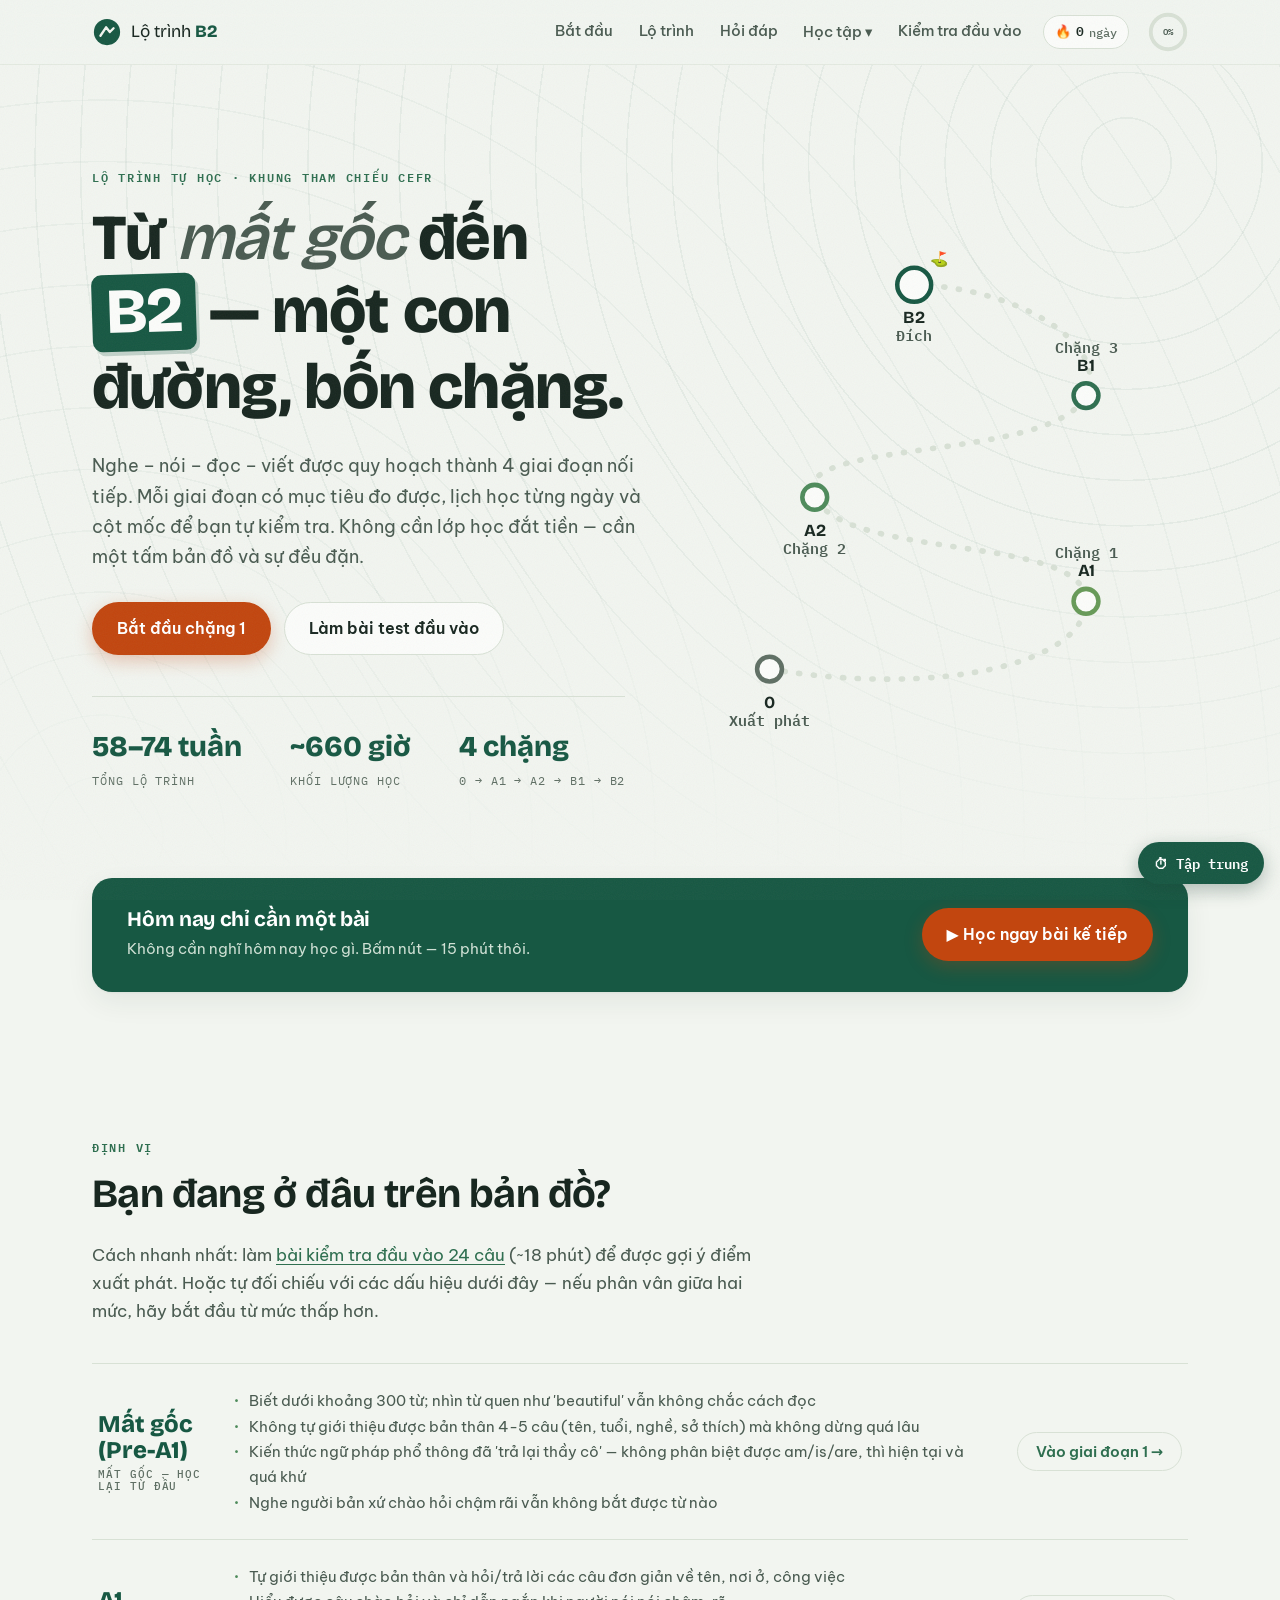
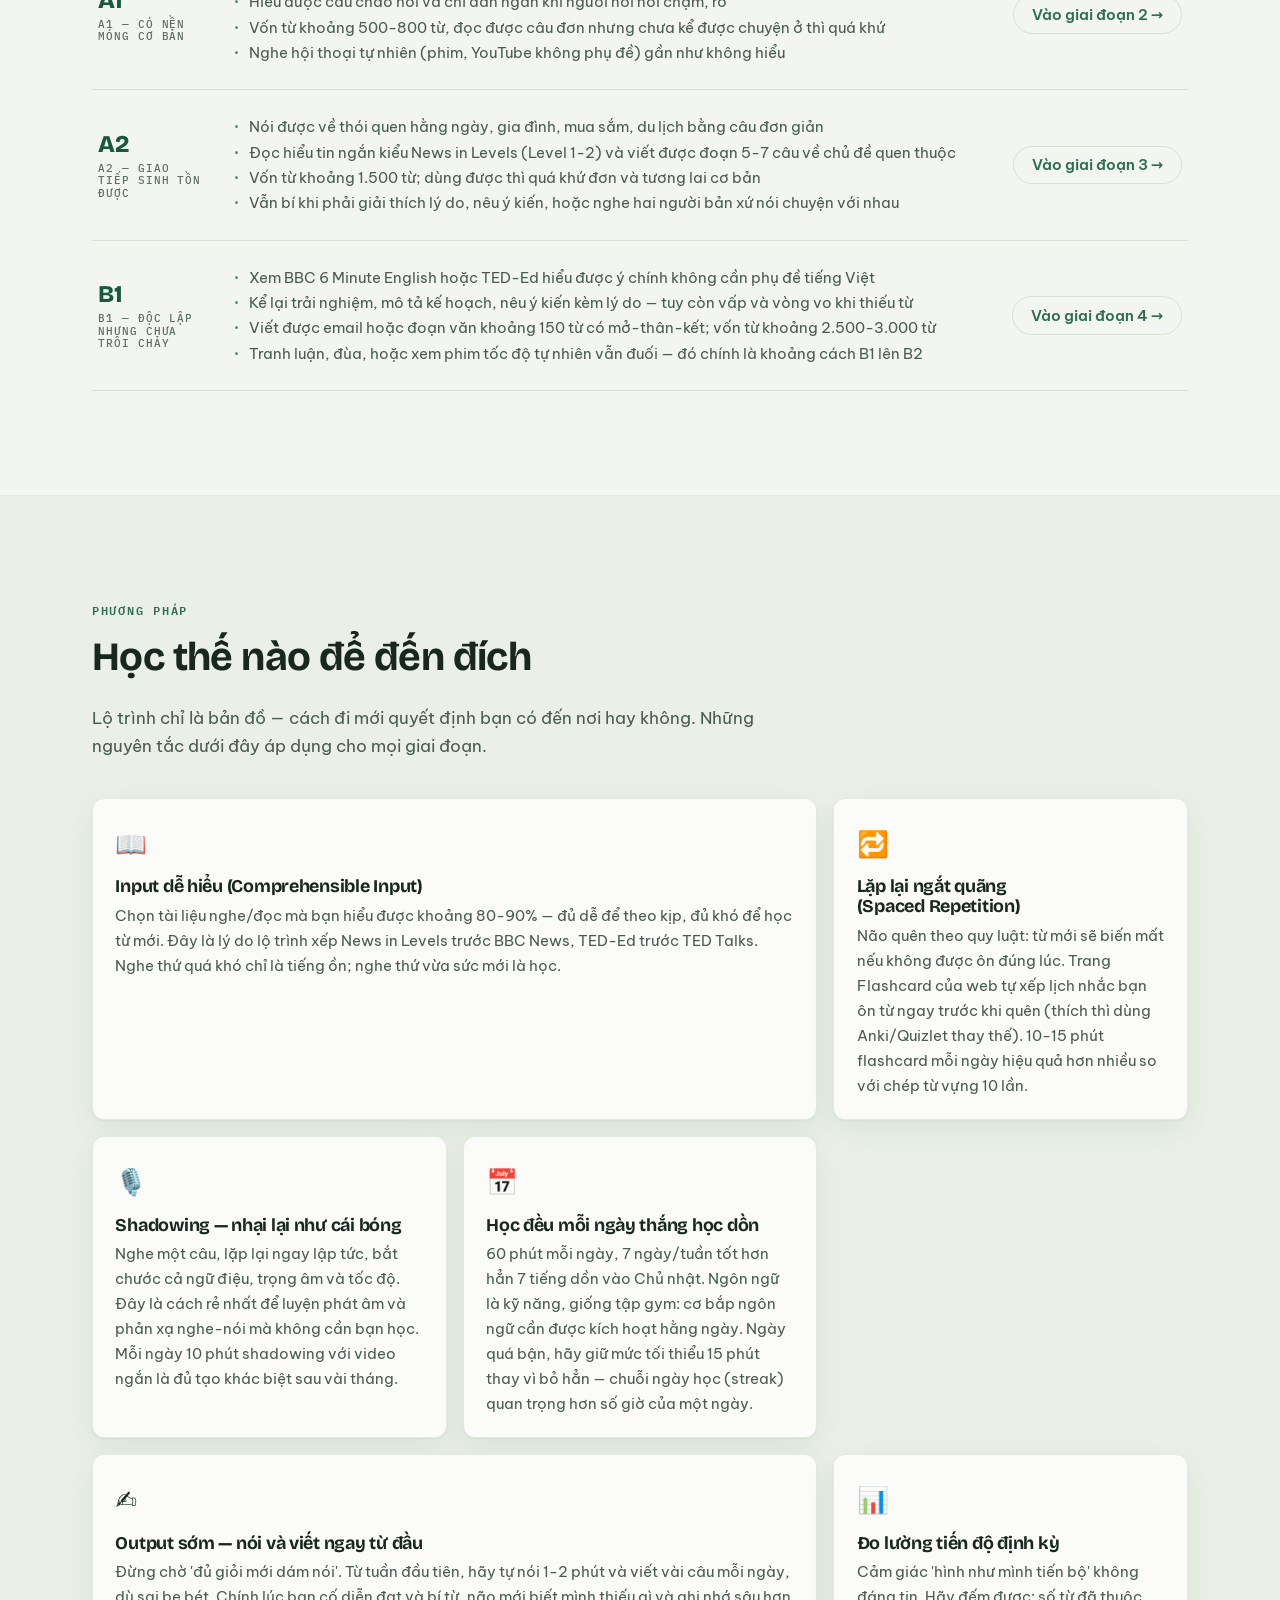
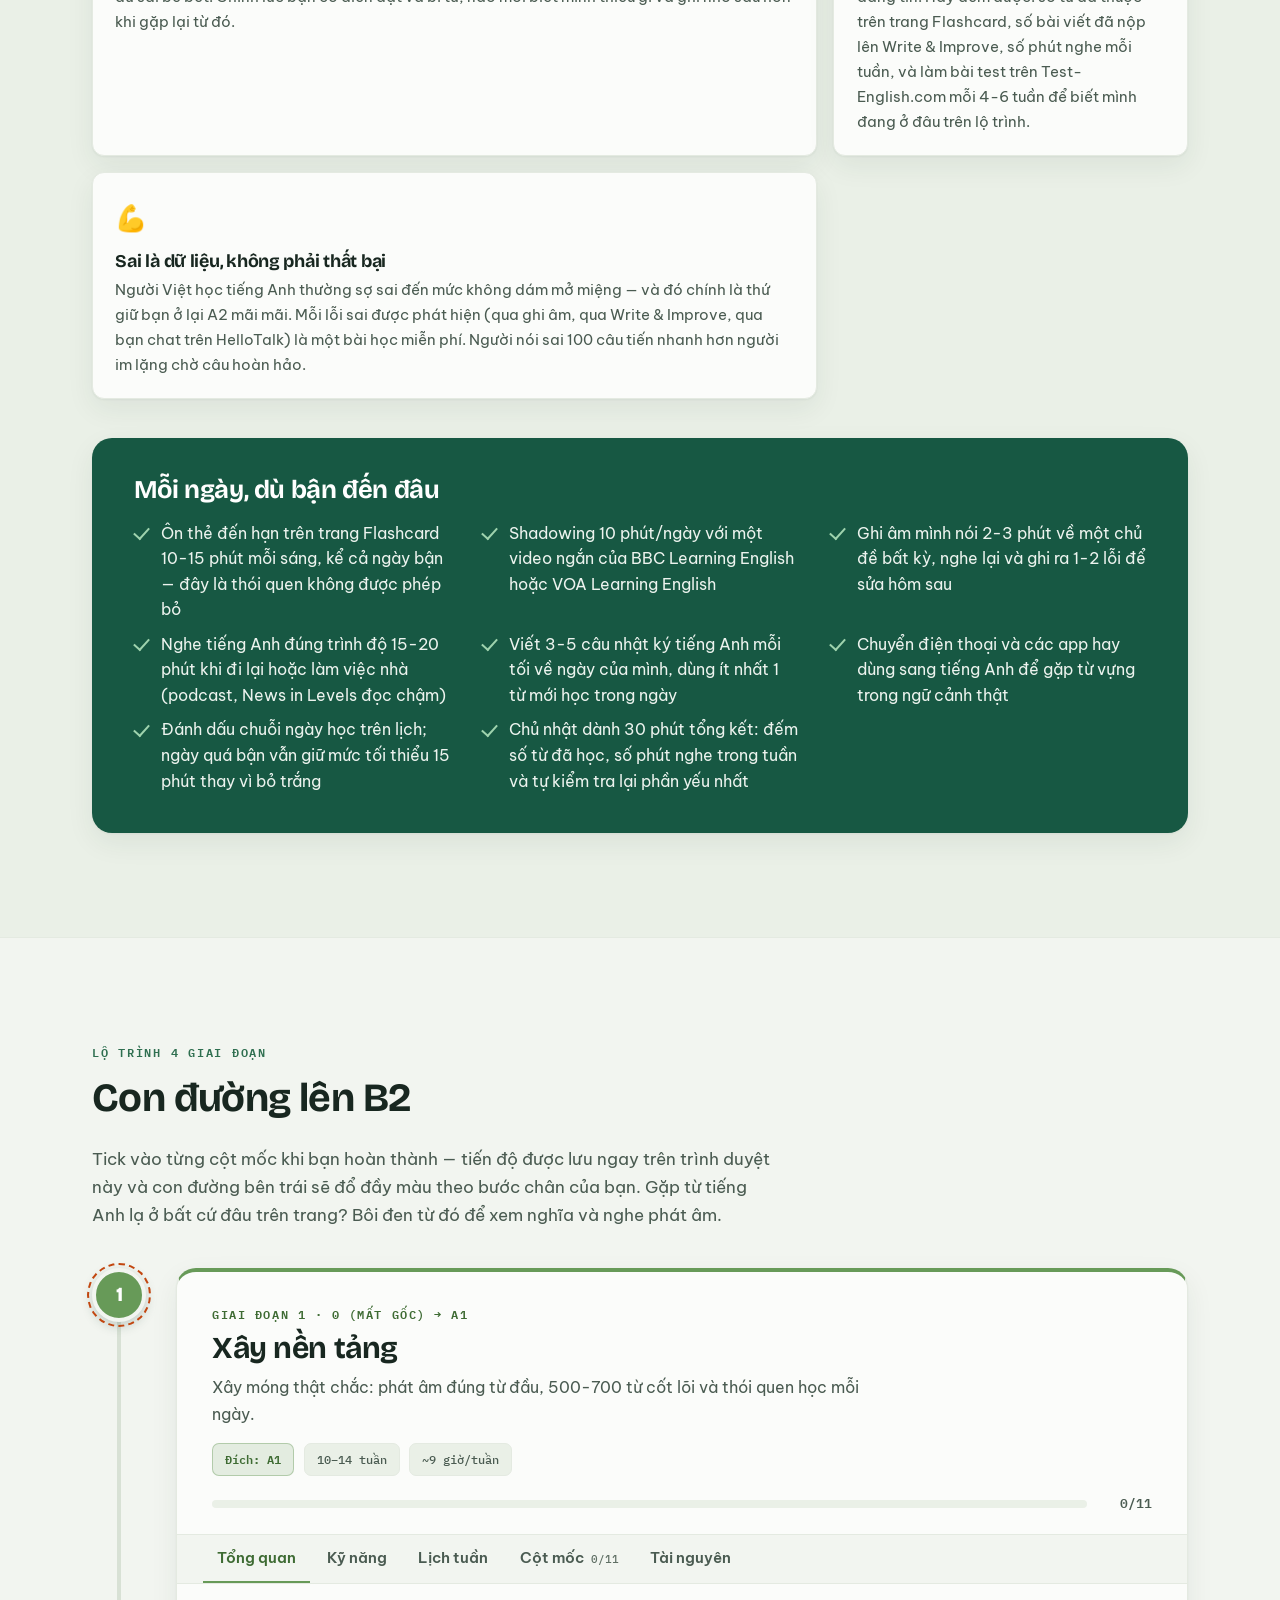
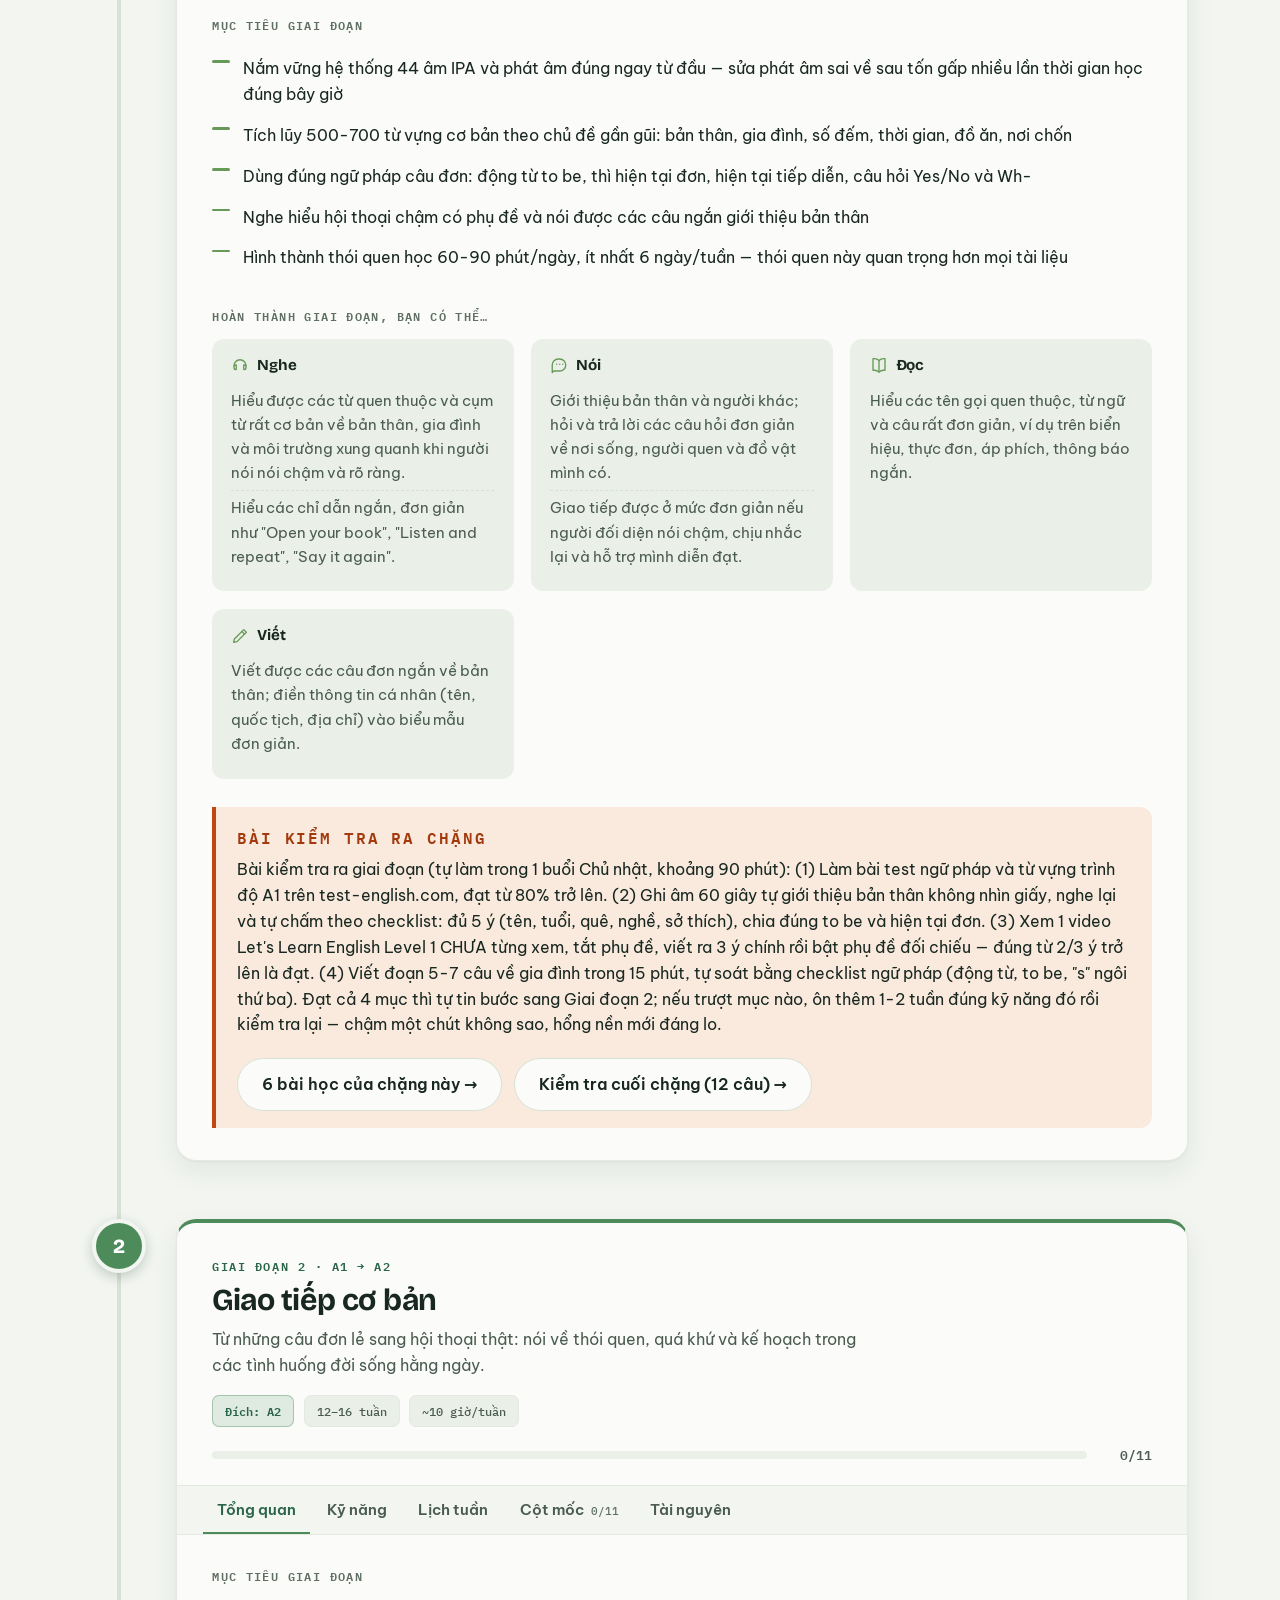
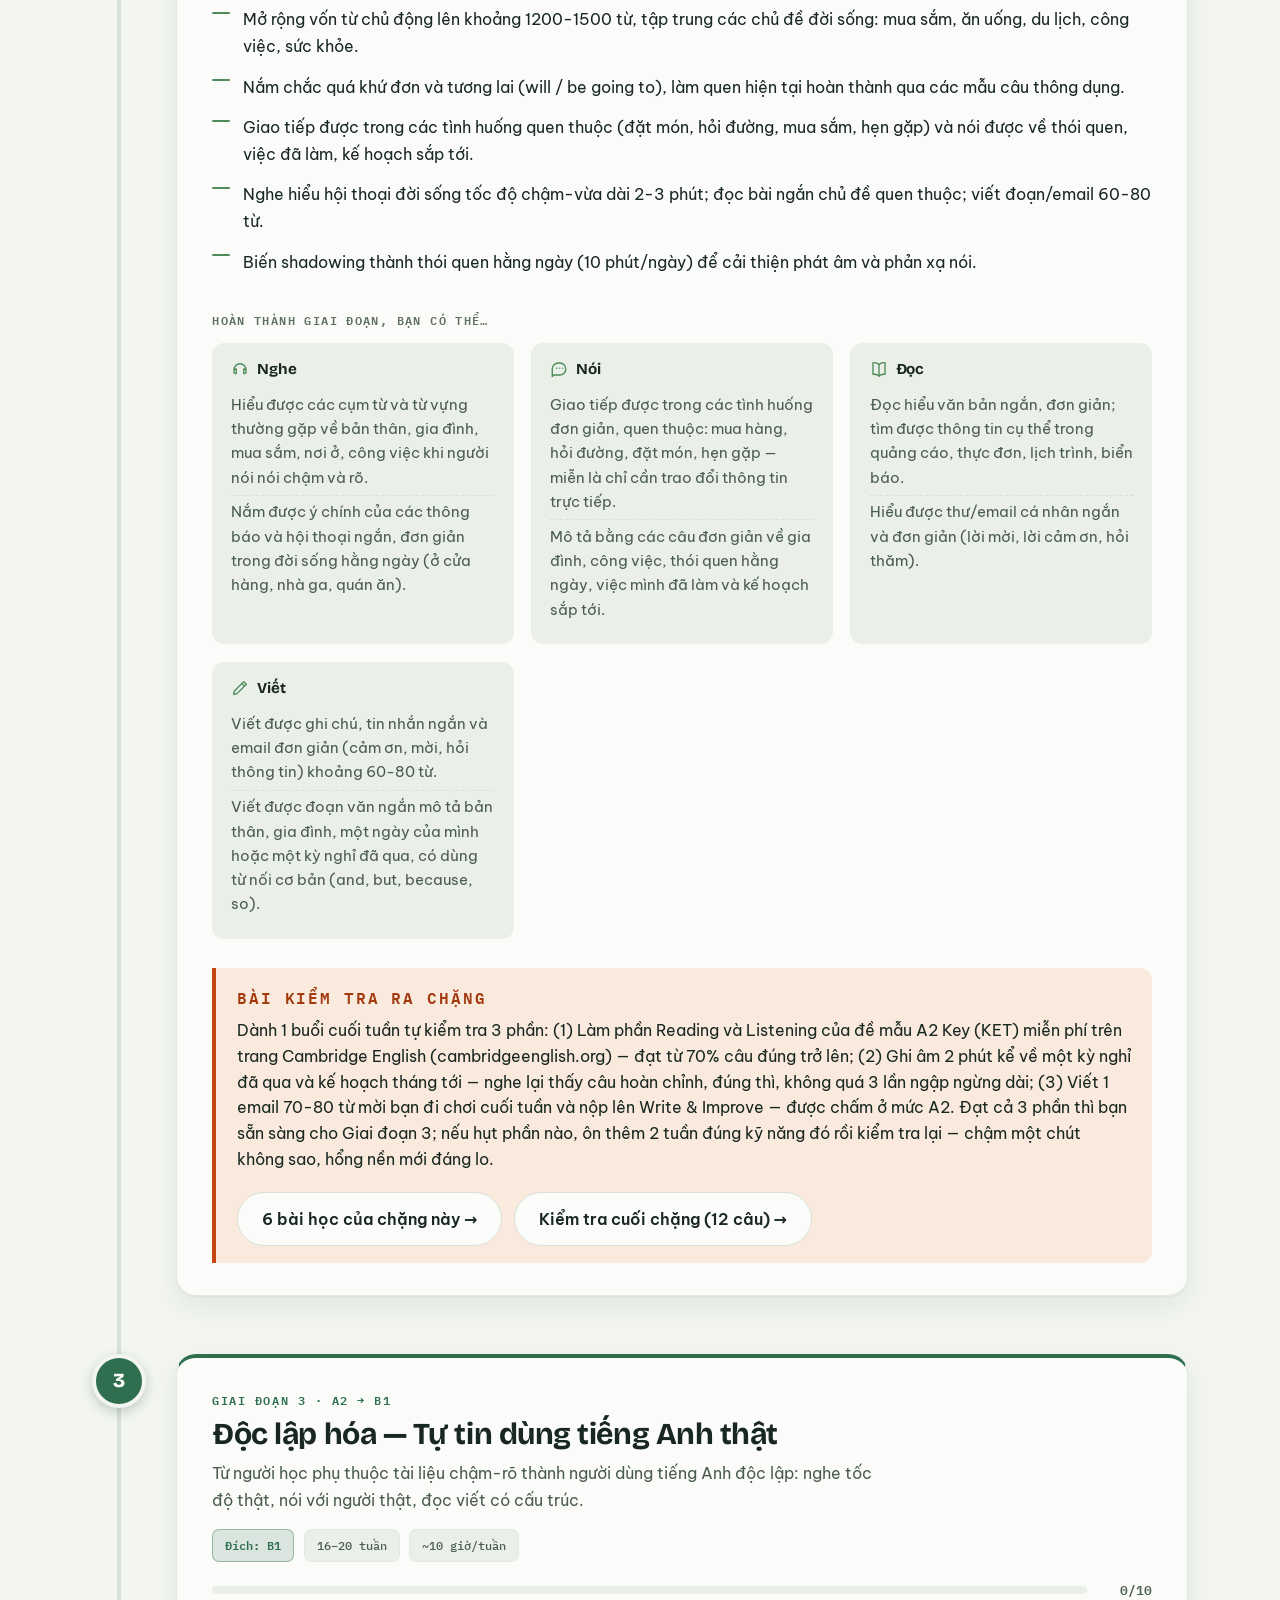
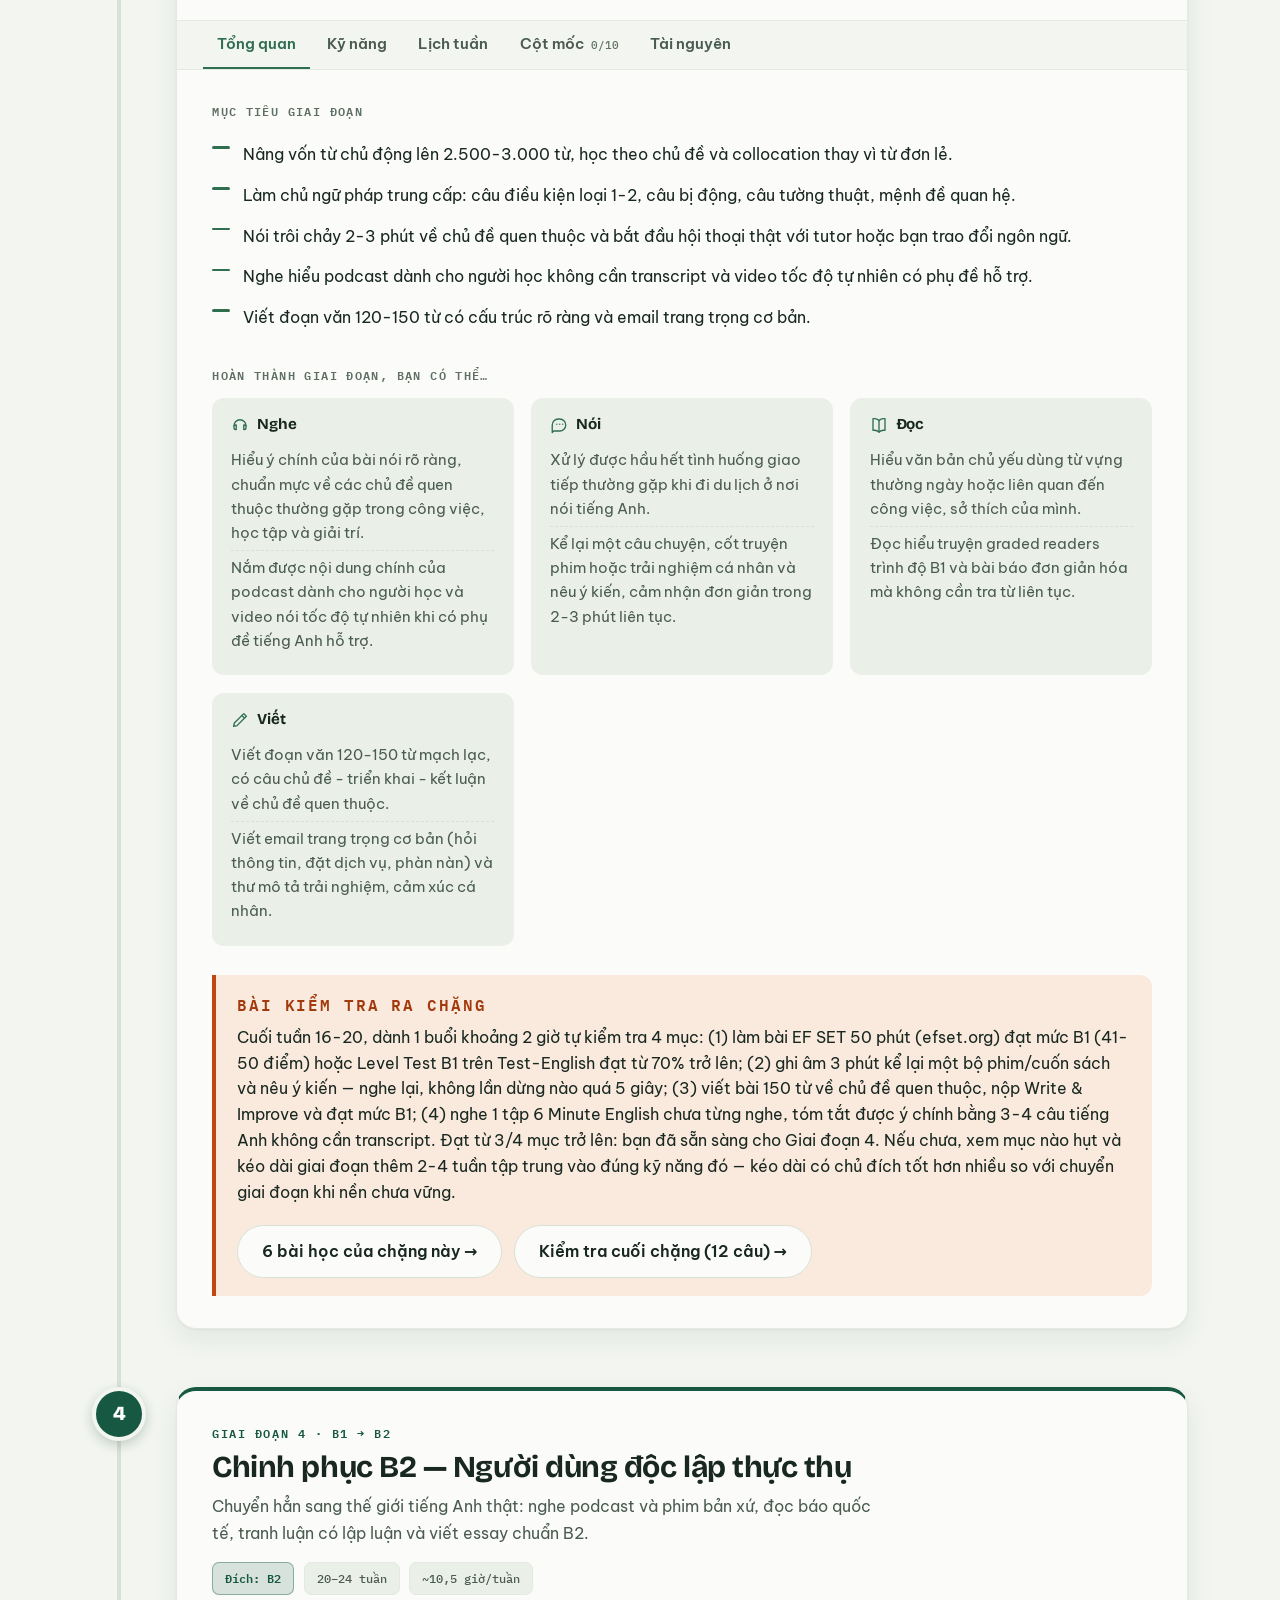
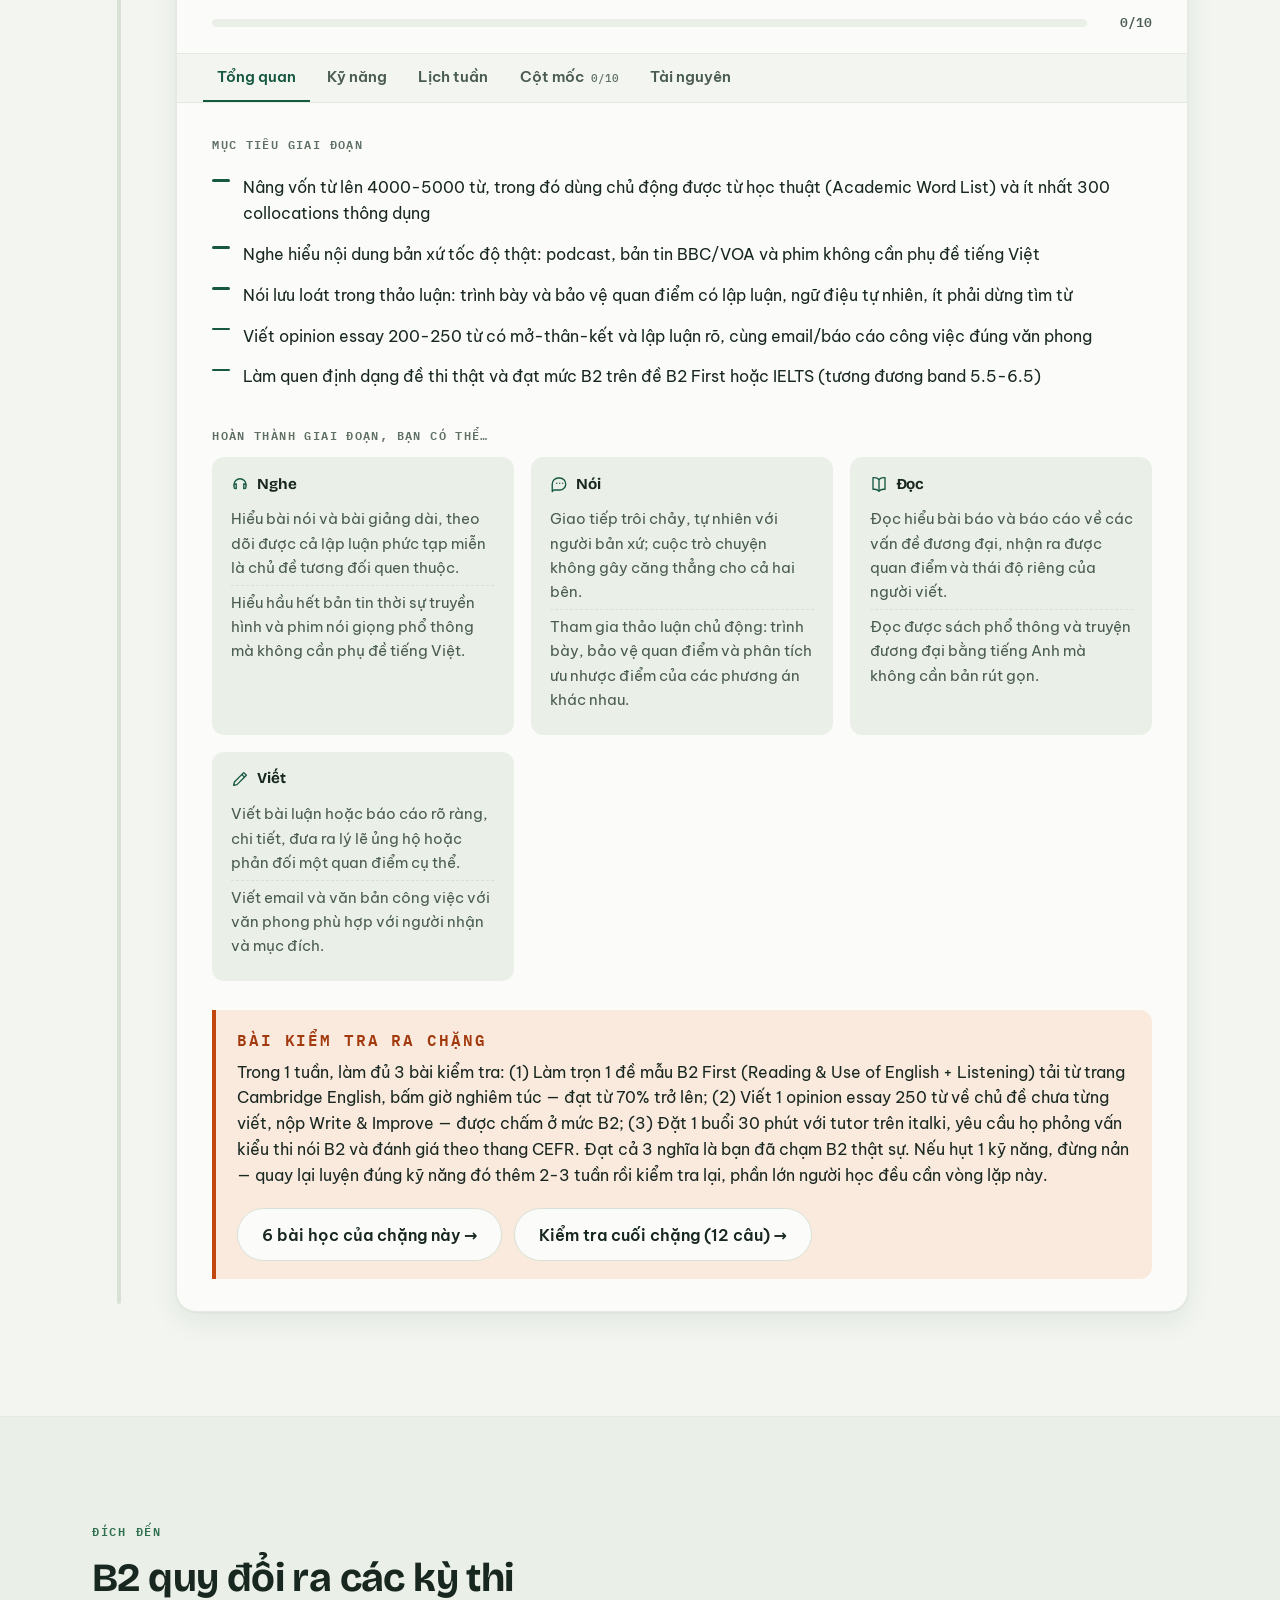
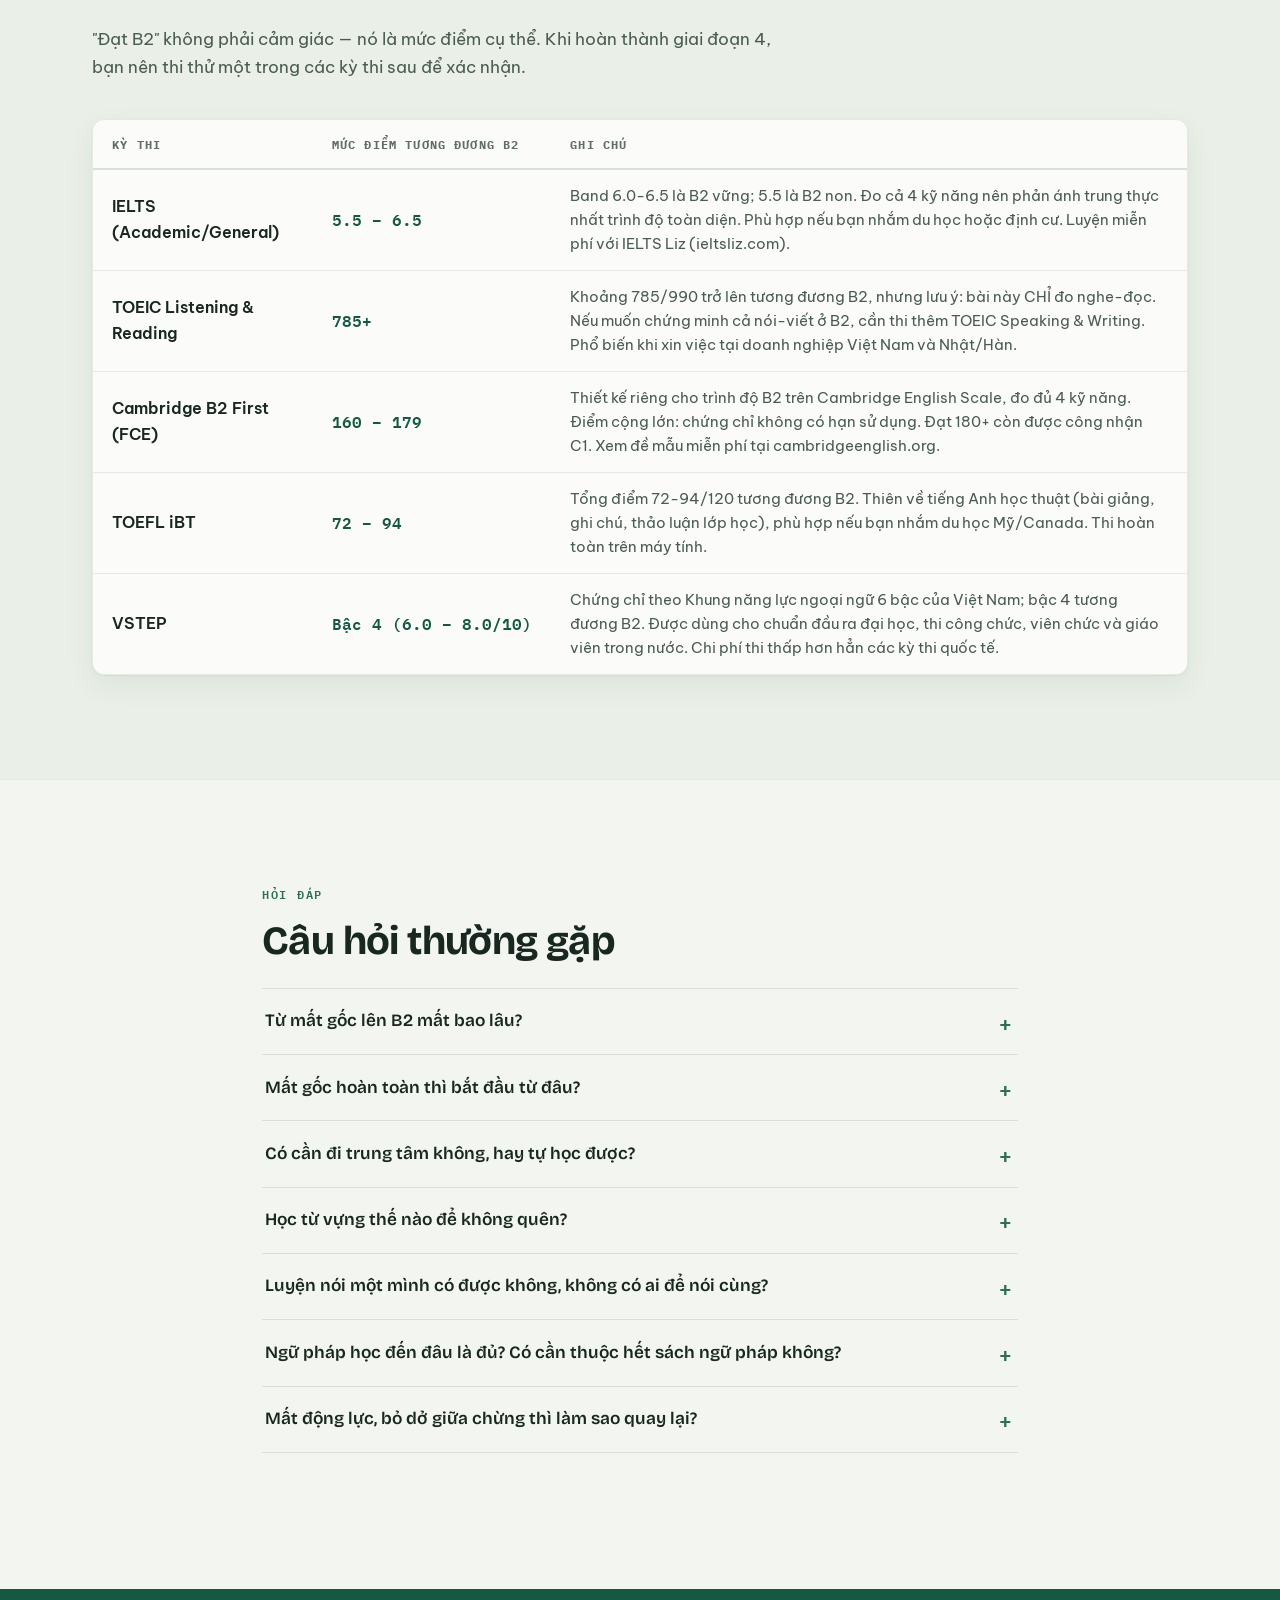
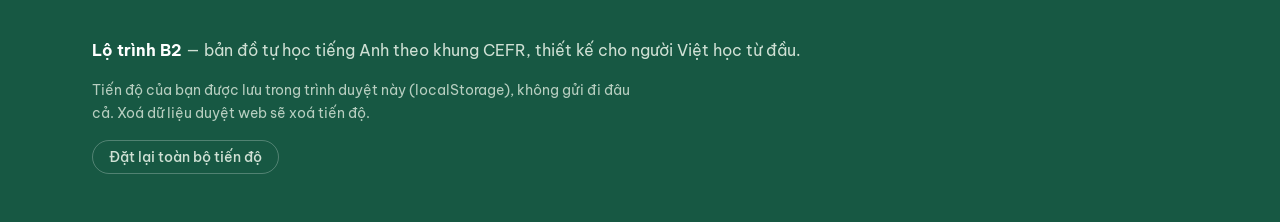
==== index.html @ 48dca8b5 "feat: english learning roadmap website (0 to B2)" ====
<!DOCTYPE html>
<html lang="vi">
<head>
  <meta charset="UTF-8">
  <meta name="viewport" content="width=device-width, initial-scale=1.0">
  <title>Lộ trình B2 — Tự học tiếng Anh từ mất gốc đến B2</title>
  <meta name="description" content="Lộ trình tự học tiếng Anh theo khung CEFR: 4 giai đoạn từ mất gốc đến B2, có lịch học từng ngày, cột mốc đo được và tài nguyên miễn phí.">
  <link rel="preconnect" href="https://fonts.googleapis.com">
  <link rel="preconnect" href="https://fonts.gstatic.com" crossorigin>
  <link href="https://fonts.googleapis.com/css2?family=Be+Vietnam+Pro:ital,wght@0,400;0,500;0,600;0,700;1,400&family=Bricolage+Grotesque:opsz,wght@12..96,400..800&family=IBM+Plex+Mono:wght@400;500;600&display=swap" rel="stylesheet">
  <link rel="stylesheet" href="styles.css">
  <link rel="icon" href="data:image/svg+xml,%3Csvg xmlns='http://www.w3.org/2000/svg' viewBox='0 0 32 32'%3E%3Ccircle cx='16' cy='16' r='14' fill='%23145A43'/%3E%3Cpath d='M9 20 L15 11 L19 16 L23 12' stroke='%23F3F6F2' stroke-width='2.5' fill='none' stroke-linecap='round' stroke-linejoin='round'/%3E%3C/svg%3E">
</head>
<body id="top">

  <header class="site-header">
    <div class="wrap header-inner">
      <a class="brand" href="#top" aria-label="Lộ trình B2 — về đầu trang">
        <svg class="brand-mark" viewBox="0 0 32 32" aria-hidden="true">
          <circle cx="16" cy="16" r="14" />
          <path d="M9 20 L15 11 L19 16 L23 12" />
        </svg>
        <span class="brand-name">Lộ trình <b>B2</b></span>
      </a>
      <nav class="site-nav" aria-label="Điều hướng chính">
        <a href="#bat-dau">Bắt đầu</a>
        <a href="#lo-trinh">Lộ trình</a>
        <a href="#faq">Hỏi đáp</a>
        <div class="nav-group">
          <button type="button" class="nav-group-btn" aria-expanded="false">Học tập ▾</button>
          <div class="nav-drop" hidden>
            <a href="lessons.html">Bài học</a>
            <a href="practice.html">Luyện kỹ năng</a>
            <a href="flashcards.html">Flashcard</a>
            <a href="ipa.html">Phát âm &amp; phương pháp</a>
            <a href="video.html">Video song ngữ</a>
          </div>
        </div>
        <a href="placement-test.html">Kiểm tra đầu vào</a>
      </nav>
      <div class="header-progress" id="header-progress" role="img" aria-label="Tiến độ toàn lộ trình: 0%" title="Tiến độ toàn lộ trình — lưu trên trình duyệt này">
        <svg viewBox="0 0 36 36" aria-hidden="true">
          <circle class="ring-track" cx="18" cy="18" r="15.5" />
          <circle class="ring-fill" cx="18" cy="18" r="15.5" />
        </svg>
        <span class="header-progress-num" id="header-progress-num">0%</span>
      </div>
    </div>
  </header>

  <main>
    <!-- ====== HERO ====== -->
    <section class="hero">
      <div class="hero-contours" aria-hidden="true"></div>
      <div class="wrap hero-grid">
        <div class="hero-copy">
          <p class="eyebrow">Lộ trình tự học · Khung tham chiếu CEFR</p>
          <h1>Từ <em>mất gốc</em> đến <span class="lvl-b2">B2</span> — một con đường, bốn chặng.</h1>
          <p class="lede">Nghe – nói – đọc – viết được quy hoạch thành 4 giai đoạn nối tiếp. Mỗi giai đoạn có mục tiêu đo được, lịch học từng ngày và cột mốc để bạn tự kiểm tra. Không cần lớp học đắt tiền — cần một tấm bản đồ và sự đều đặn.</p>
          <div class="hero-actions">
            <a class="btn btn-primary" href="#lo-trinh">Bắt đầu chặng 1</a>
            <a class="btn btn-ghost" href="placement-test.html">Làm bài test đầu vào</a>
          </div>
          <dl class="hero-stats" id="hero-stats">
            <!-- filled by app.js from roadmap data -->
          </dl>
        </div>
        <div class="hero-map" aria-hidden="true">
          <svg id="hero-trail" viewBox="0 0 420 462">
            <!-- trail drawn by app.js -->
          </svg>
        </div>
      </div>
    </section>

    <!-- ====== HÔM NAY: một việc duy nhất, không phải chọn ====== -->
    <section class="section" style="padding-block: 0;">
      <div class="wrap">
        <div class="today-card">
          <div style="flex:1; min-width: 240px;">
            <h2>Hôm nay chỉ cần một bài</h2>
            <p id="today-streak">Không cần nghĩ hôm nay học gì. Bấm nút — 15 phút thôi.</p>
          </div>
          <a class="btn btn-primary" href="lessons.html#next">▶ Học ngay bài kế tiếp</a>
        </div>
      </div>
    </section>

    <!-- ====== PLACEMENT ====== -->
    <section class="section" id="bat-dau">
      <div class="wrap">
        <p class="eyebrow">Định vị</p>
        <h2>Bạn đang ở đâu trên bản đồ?</h2>
        <p class="section-lede">Cách nhanh nhất: làm <a href="placement-test.html">bài kiểm tra đầu vào 24 câu</a> (~18 phút) để được gợi ý điểm xuất phát. Hoặc tự đối chiếu với các dấu hiệu dưới đây — nếu phân vân giữa hai mức, hãy bắt đầu từ mức thấp hơn.</p>
        <div class="placement-list" id="placement-list"></div>
        <div class="placement-saved" id="placement-saved" hidden></div>
      </div>
    </section>

    <!-- ====== METHOD ====== -->
    <section class="section section-tinted" id="phuong-phap">
      <div class="wrap">
        <p class="eyebrow">Phương pháp</p>
        <h2>Học thế nào để đến đích</h2>
        <p class="section-lede">Lộ trình chỉ là bản đồ — cách đi mới quyết định bạn có đến nơi hay không. Những nguyên tắc dưới đây áp dụng cho mọi giai đoạn.</p>
        <div class="principles-grid" id="principles-grid"></div>
        <div class="habits-strip" id="habits-strip">
          <h3>Mỗi ngày, dù bận đến đâu</h3>
          <ul id="habits-list"></ul>
        </div>
      </div>
    </section>

    <!-- ====== ROADMAP ====== -->
    <section class="section" id="lo-trinh">
      <div class="wrap">
        <p class="eyebrow">Lộ trình 4 giai đoạn</p>
        <h2>Con đường lên B2</h2>
        <p class="section-lede">Tick vào từng cột mốc khi bạn hoàn thành — tiến độ được lưu ngay trên trình duyệt này và con đường bên trái sẽ đổ đầy màu theo bước chân của bạn. Gặp từ tiếng Anh lạ ở bất cứ đâu trên trang? Bôi đen từ đó để xem nghĩa và nghe phát âm.</p>
      </div>
      <div class="wrap roadmap" id="roadmap">
        <div class="spine" aria-hidden="true">
          <div class="spine-fill" id="spine-fill"></div>
        </div>
        <div class="stages" id="stages"></div>
      </div>
    </section>

    <!-- ====== B2 BENCHMARKS ====== -->
    <section class="section section-tinted" id="chuan-b2">
      <div class="wrap">
        <p class="eyebrow">Đích đến</p>
        <h2>B2 quy đổi ra các kỳ thi</h2>
        <p class="section-lede">"Đạt B2" không phải cảm giác — nó là mức điểm cụ thể. Khi hoàn thành giai đoạn 4, bạn nên thi thử một trong các kỳ thi sau để xác nhận.</p>
        <div class="benchmark-table-wrap">
          <table class="benchmark-table" id="benchmark-table">
            <thead>
              <tr><th scope="col">Kỳ thi</th><th scope="col">Mức điểm tương đương B2</th><th scope="col">Ghi chú</th></tr>
            </thead>
            <tbody></tbody>
          </table>
        </div>
      </div>
    </section>

    <!-- ====== FAQ ====== -->
    <section class="section" id="faq">
      <div class="wrap wrap-narrow">
        <p class="eyebrow">Hỏi đáp</p>
        <h2>Câu hỏi thường gặp</h2>
        <div class="faq-list" id="faq-list"></div>
      </div>
    </section>
  </main>

  <footer class="site-footer">
    <div class="wrap footer-inner">
      <p><b>Lộ trình B2</b> — bản đồ tự học tiếng Anh theo khung CEFR, thiết kế cho người Việt học từ đầu.</p>
      <p class="footer-note">Tiến độ của bạn được lưu trong trình duyệt này (localStorage), không gửi đi đâu cả. Xoá dữ liệu duyệt web sẽ xoá tiến độ.</p>
      <button class="btn-reset" id="btn-reset-progress" type="button">Đặt lại toàn bộ tiến độ</button>
    </div>
  </footer>

  <script src="roadmap-data.js"></script>
  <script src="app.js"></script>
  <script src="focus-tools.js"></script>
  <script src="word-lookup.js"></script>
</body>
</html>
---- styles.css ----
/* ==========================================================================
   Lộ trình B2 — bản đồ tự học tiếng Anh (0 → B2)
   Aesthetic: bản đồ hành trình / trail map. Nền mist xanh nhạt, chữ ink rêu,
   1 accent cam "trail blaze". Màu 4 chặng đậm dần như vạch độ cao.
   ========================================================================== */

:root {
  --bg: #f2f5f0;
  --surface: #fbfcfa;
  --surface-2: #eaf0e7;
  --ink: #182720;
  --ink-soft: #4a5b51;
  --ink-faint: #5f6f64;
  --line: #d8e1d5;
  --line-soft: #e4eae1;

  --accent: #c2460f;      /* cam trail blaze — CTA & điểm nhấn duy nhất (trắng 5.0:1) */
  --accent-deep: #a23a0e;
  --accent-tint: #faeade;

  --s1: #679a58;          /* chặng 1 → 4: xanh đậm dần theo "độ cao" (nền/marker) */
  --s2: #4e8b5b;
  --s3: #2f6f50;
  --s4: #175843;
  --s1-ink: #3e6b33;      /* biến thể đậm để làm CHỮ nhỏ trên nền sáng (>=4.5:1) */
  --s2-ink: #2b6549;
  --s3-ink: #2f6f50;
  --s4-ink: #175843;

  --radius-lg: 20px;
  --radius-md: 12px;
  --radius-sm: 7px;

  --shadow-soft: 0 1px 2px rgba(23, 58, 45, 0.05), 0 10px 28px rgba(23, 58, 45, 0.07);

  --font-display: "Bricolage Grotesque", "Be Vietnam Pro", system-ui, sans-serif;
  --font-body: "Be Vietnam Pro", system-ui, -apple-system, sans-serif;
  --font-mono: "IBM Plex Mono", ui-monospace, "SF Mono", monospace;

  --ease-spring: cubic-bezier(0.22, 1, 0.36, 1);
}

* { box-sizing: border-box; }

html { scroll-behavior: smooth; scroll-padding-top: 84px; }

body {
  margin: 0;
  background: var(--bg);
  color: var(--ink);
  font-family: var(--font-body);
  font-size: 1rem;
  line-height: 1.65;
  -webkit-font-smoothing: antialiased;
}

/* Grain nhẹ toàn trang — giấy bản đồ, không phẳng lì */
body::after {
  content: "";
  position: fixed;
  inset: 0;
  pointer-events: none;
  z-index: 999;
  opacity: 0.05;
  background-image: url("data:image/svg+xml,%3Csvg xmlns='http://www.w3.org/2000/svg' width='140' height='140'%3E%3Cfilter id='n'%3E%3CfeTurbulence type='fractalNoise' baseFrequency='0.9' numOctaves='2'/%3E%3C/filter%3E%3Crect width='140' height='140' filter='url(%23n)'/%3E%3C/svg%3E");
}

.wrap { max-width: 1160px; margin-inline: auto; padding-inline: clamp(1.1rem, 4vw, 2rem); }
.wrap-narrow { max-width: 820px; }

h1, h2, h3, h4 {
  font-family: var(--font-display);
  line-height: 1.12;
  letter-spacing: -0.015em;
  margin: 0 0 0.6em;
  text-wrap: balance;
}
h2 { font-size: clamp(1.7rem, 3.6vw, 2.5rem); font-weight: 700; }
h3 { font-size: clamp(1.25rem, 2.4vw, 1.6rem); font-weight: 700; }
p { margin: 0 0 1em; }
a { color: var(--s3); text-decoration-thickness: 1px; text-underline-offset: 3px; }
a:hover { color: var(--accent-deep); }

:focus-visible { outline: 2.5px solid var(--accent); outline-offset: 2px; border-radius: 3px; }

.eyebrow {
  font-family: var(--font-mono);
  font-size: 0.78rem;
  font-weight: 600;
  letter-spacing: 0.14em;
  text-transform: uppercase;
  color: var(--s3);
  margin: 0 0 0.9rem;
}

.section { padding-block: clamp(4rem, 9vw, 6.5rem); }
.section-tinted { background: var(--surface-2); border-block: 1px solid var(--line-soft); }
.section-lede { max-width: 62ch; color: var(--ink-soft); font-size: 1.06rem; margin-bottom: 2.4rem; }

/* ====== Header ====== */
.site-header {
  position: sticky;
  top: 0;
  z-index: 50;
  background: color-mix(in srgb, var(--bg) 86%, transparent);
  backdrop-filter: blur(10px);
  -webkit-backdrop-filter: blur(10px);
  border-bottom: 1px solid var(--line-soft);
}
.header-inner {
  display: flex;
  align-items: center;
  gap: 1.2rem;
  min-height: 64px;
}
.brand {
  display: flex;
  align-items: center;
  gap: 0.55rem;
  text-decoration: none;
  color: var(--ink);
  font-family: var(--font-display);
  font-size: 1.08rem;
}
.brand-name b { color: var(--s4); font-weight: 800; }
.brand-mark { width: 30px; height: 30px; }
.brand-mark circle { fill: var(--s4); }
.brand-mark path { stroke: var(--bg); stroke-width: 2.5; fill: none; stroke-linecap: round; stroke-linejoin: round; }

.site-nav {
  display: flex;
  align-items: center;
  gap: clamp(0.6rem, 2vw, 1.4rem);
  margin-left: auto;
  /* desktop không giới hạn overflow để dropdown không bị cắt;
     mobile chuyển sang cuộn ngang trong media query */
  scrollbar-width: none;
}
.site-nav::-webkit-scrollbar { display: none; }
.site-nav a {
  color: var(--ink-soft);
  text-decoration: none;
  font-size: 0.92rem;
  font-weight: 500;
  white-space: nowrap;
  padding: 0.3rem 0.1rem;
  border-bottom: 2px solid transparent;
}
.site-nav a:hover { color: var(--ink); border-bottom-color: var(--accent); }

/* nhóm menu thả xuống */
.nav-group { position: relative; }
.nav-group-btn {
  font-family: var(--font-body);
  font-size: 0.92rem;
  font-weight: 500;
  color: var(--ink-soft);
  background: none;
  border: none;
  border-bottom: 2px solid transparent;
  padding: 0.3rem 0.1rem;
  cursor: pointer;
  white-space: nowrap;
}
.nav-group-btn:hover, .nav-group-btn[aria-expanded="true"] { color: var(--ink); border-bottom-color: var(--accent); }
.nav-drop[hidden] { display: none; } /* display:flex bên dưới sẽ đè hidden nếu thiếu dòng này */
.nav-drop {
  position: absolute;
  top: calc(100% + 8px);
  left: 50%;
  transform: translateX(-50%);
  min-width: 220px;
  background: var(--surface);
  border: 1px solid var(--line);
  border-radius: var(--radius-md);
  box-shadow: 0 10px 30px rgba(23, 58, 45, 0.18);
  padding: 0.4rem;
  z-index: 60;
  display: flex;
  flex-direction: column;
}
.nav-drop a {
  padding: 0.55rem 0.8rem;
  border-radius: var(--radius-sm);
  border-bottom: none;
  font-size: 0.95rem;
}
.nav-drop a:hover { background: var(--surface-2); border-bottom: none; }
.nav-drop a[aria-current="page"] { color: var(--s4); font-weight: 600; }

.header-progress {
  position: relative;
  width: 40px;
  height: 40px;
  flex: none;
  display: grid;
  place-items: center;
}
.header-progress svg { position: absolute; inset: 0; transform: rotate(-90deg); }
.ring-track { fill: none; stroke: var(--line); stroke-width: 3.5; }
.ring-fill {
  fill: none;
  stroke: var(--accent);
  stroke-width: 3.5;
  stroke-linecap: round;
  stroke-dasharray: 97.4;
  stroke-dashoffset: calc(97.4 - 97.4 * var(--p, 0));
  transition: stroke-dashoffset 0.7s var(--ease-spring);
}
.header-progress-num {
  font-family: var(--font-mono);
  font-size: 0.58rem;
  font-weight: 600;
  color: var(--ink-soft);
}

/* ====== Hero ====== */
.hero { position: relative; overflow: hidden; padding-block: clamp(3.5rem, 8vw, 6.5rem) clamp(3rem, 7vw, 5.5rem); }

/* đường đồng mức — chất liệu bản đồ địa hình */
.hero-contours {
  position: absolute;
  inset: 0;
  pointer-events: none;
  background:
    repeating-radial-gradient(circle at 88% 12%, transparent 0 44px, rgba(23, 88, 67, 0.055) 44px 45.5px),
    repeating-radial-gradient(circle at 8% 95%, transparent 0 60px, rgba(23, 88, 67, 0.04) 60px 61.5px);
  mask-image: linear-gradient(180deg, #000 55%, transparent);
  -webkit-mask-image: linear-gradient(180deg, #000 55%, transparent);
}

.hero-grid {
  position: relative;
  display: grid;
  grid-template-columns: 1.08fr 0.92fr;
  gap: clamp(2rem, 5vw, 4rem);
  align-items: center;
}

.hero h1 {
  font-size: clamp(2.35rem, 5.6vw, 4rem);
  font-weight: 800;
  margin-bottom: 0.45em;
}
.hero h1 em {
  font-style: italic;
  font-weight: 600;
  color: var(--ink-soft);
}
.lvl-b2 {
  display: inline-block;
  background: var(--s4);
  color: var(--surface);
  padding: 0.02em 0.22em 0.06em;
  border-radius: 0.16em;
  transform: rotate(-1.8deg);
  box-shadow: 3px 4px 0 rgba(23, 88, 67, 0.22);
}
.lede { font-size: clamp(1.02rem, 1.6vw, 1.15rem); color: var(--ink-soft); max-width: 56ch; }

.hero-actions { display: flex; flex-wrap: wrap; gap: 0.8rem; margin-top: 1.8rem; }

.btn {
  display: inline-flex;
  align-items: center;
  gap: 0.5rem;
  font-family: var(--font-body);
  font-weight: 600;
  font-size: 1rem;
  text-decoration: none;
  padding: 0.78rem 1.5rem;
  border-radius: 999px;
  border: 1.5px solid transparent;
  cursor: pointer;
  transition: transform 0.25s var(--ease-spring), box-shadow 0.25s var(--ease-spring), background 0.2s;
}
.btn-primary {
  background: var(--accent);
  color: #fff;
  box-shadow: 0 6px 18px rgba(194, 70, 15, 0.28);
}
.btn-primary:hover { background: var(--accent-deep); transform: translateY(-2px); color: #fff; }
.btn-primary:active { transform: translateY(0); }
.btn-ghost { border-color: var(--line); color: var(--ink); background: var(--surface); }
.btn-ghost:hover { border-color: var(--s3); color: var(--s3); transform: translateY(-2px); }

.hero-stats {
  display: grid;
  grid-template-columns: repeat(3, auto);
  gap: clamp(1.4rem, 4vw, 3rem);
  margin: 2.6rem 0 0;
  padding-top: 1.6rem;
  border-top: 1px solid var(--line);
  width: fit-content;
}
.hero-stats > div { display: flex; flex-direction: column-reverse; }
.hero-stats dt {
  font-family: var(--font-mono);
  font-size: 0.72rem;
  letter-spacing: 0.08em;
  text-transform: uppercase;
  color: var(--ink-faint);
}
.hero-stats dd {
  margin: 0;
  font-family: var(--font-display);
  font-size: clamp(1.3rem, 2.3vw, 1.8rem);
  font-weight: 800;
  color: var(--s4);
  white-space: nowrap;
}

.hero-map { min-width: 0; }
.hero-map svg { width: 100%; height: auto; display: block; }

/* trail SVG (vẽ bởi app.js) */
.trail-track { fill: none; stroke: var(--line); stroke-width: 5; stroke-linecap: round; stroke-dasharray: 1 12; }
.trail-done { fill: none; stroke: var(--s3); stroke-width: 5; stroke-linecap: round; transition: stroke-dashoffset 1s var(--ease-spring); }
.trail-node circle { fill: var(--surface); stroke-width: 4; }
.trail-node text {
  font-family: var(--font-mono);
  font-size: 13px;
  font-weight: 600;
  fill: var(--ink-soft);
}
.trail-node .trail-lvl {
  font-family: var(--font-display);
  font-weight: 700;
  font-size: 15px;
  fill: var(--ink);
}
.trail-flag { font-size: 26px; }

/* ====== Placement ====== */
.placement-list { border-top: 1px solid var(--line); }
.placement-row {
  display: grid;
  grid-template-columns: 110px 1fr auto;
  gap: 1.4rem;
  align-items: center;
  padding: 1.5rem 0.4rem;
  border-bottom: 1px solid var(--line);
  transition: background 0.2s;
}
.placement-row:hover { background: color-mix(in srgb, var(--surface) 70%, transparent); }
.placement-level {
  font-family: var(--font-display);
  font-size: 1.5rem;
  font-weight: 800;
  color: var(--s4);
  line-height: 1.1;
}
.placement-level small {
  display: block;
  font-family: var(--font-mono);
  font-size: 0.7rem;
  font-weight: 500;
  letter-spacing: 0.08em;
  text-transform: uppercase;
  color: var(--ink-faint);
  margin-top: 0.3rem;
}
.placement-signs { margin: 0; padding: 0; list-style: none; color: var(--ink-soft); font-size: 0.96rem; }
.placement-signs li { padding-left: 1.15rem; position: relative; }
.placement-signs li::before { content: "·"; position: absolute; left: 0.2rem; color: var(--s2); font-weight: 800; }
.placement-cta {
  font-family: var(--font-body);
  font-weight: 600;
  font-size: 0.92rem;
  color: var(--s3);
  background: none;
  border: 1.5px solid var(--line);
  border-radius: 999px;
  padding: 0.55rem 1.1rem;
  cursor: pointer;
  white-space: nowrap;
  transition: all 0.2s;
}
.placement-cta:hover { border-color: var(--accent); color: var(--accent-deep); background: var(--accent-tint); }

/* ====== Method / principles ====== */
.principles-grid {
  display: grid;
  grid-template-columns: repeat(6, 1fr);
  gap: 1rem;
}
.principle {
  grid-column: span 2;
  background: var(--surface);
  border: 1px solid var(--line-soft);
  border-radius: var(--radius-md);
  padding: 1.5rem 1.4rem 1.3rem;
  box-shadow: var(--shadow-soft);
}
.principle:nth-child(6n + 1), .principle:nth-child(6n + 5) { grid-column: span 4; }
.principle:nth-child(6n + 4) { grid-column: span 2; }
.principle-icon { font-size: 1.6rem; display: block; margin-bottom: 0.7rem; }
.principle h3 { font-size: 1.12rem; margin-bottom: 0.35em; }
.principle p { margin: 0; color: var(--ink-soft); font-size: 0.95rem; }

.habits-strip {
  margin-top: 2.4rem;
  background: var(--s4);
  color: #ecf3ee;
  border-radius: var(--radius-lg);
  padding: clamp(1.6rem, 4vw, 2.4rem) clamp(1.4rem, 4vw, 2.6rem);
  box-shadow: var(--shadow-soft);
}
.habits-strip h3 { color: #fff; margin-bottom: 1rem; }
.habits-strip ul {
  margin: 0;
  padding: 0;
  list-style: none;
  display: grid;
  grid-template-columns: repeat(auto-fit, minmax(280px, 1fr));
  gap: 0.55rem 2rem;
}
.habits-strip li { position: relative; padding-left: 1.7rem; font-size: 0.97rem; }
.habits-strip li::before {
  content: "";
  position: absolute;
  left: 0;
  top: 0.42em;
  width: 0.85em;
  height: 0.45em;
  border-left: 2.5px solid #9fd3ae;
  border-bottom: 2.5px solid #9fd3ae;
  transform: rotate(-48deg);
}

/* ====== Roadmap spine ====== */
.roadmap { position: relative; padding-left: calc(clamp(1.1rem, 4vw, 2rem) + 84px); margin-top: 1rem; }
.spine {
  position: absolute;
  left: calc(clamp(1.1rem, 4vw, 2rem) + 25px);
  top: 8px;
  bottom: 8px;
  width: 4px;
  background: var(--line);
  border-radius: 2px;
}
.spine-fill {
  position: absolute;
  inset-inline: 0;
  top: 0;
  height: 0%;
  border-radius: 2px;
  background: linear-gradient(180deg, var(--s1), var(--s4));
  transition: height 0.8s var(--ease-spring);
}
.stages { display: flex; flex-direction: column; gap: clamp(2.4rem, 5vw, 3.6rem); }

.stage { position: relative; }
.stage-marker {
  position: absolute;
  left: -84px;
  top: 0;
  width: 54px;
  height: 54px;
  border-radius: 50%;
  background: var(--stage-c, var(--s1));
  color: #fff;
  display: grid;
  place-items: center;
  font-family: var(--font-display);
  font-size: 1.25rem;
  font-weight: 800;
  border: 4px solid var(--bg);
  box-shadow: 0 4px 12px rgba(23, 58, 45, 0.22);
}
.stage.is-current .stage-marker::after {
  content: "";
  position: absolute;
  inset: -9px;
  border-radius: 50%;
  border: 2px dashed var(--accent);
  animation: spin 14s linear infinite;
}
@keyframes spin { to { transform: rotate(360deg); } }

.stage-card {
  background: var(--surface);
  border: 1px solid var(--line-soft);
  border-top: 4px solid var(--stage-c, var(--s1));
  border-radius: var(--radius-lg);
  box-shadow: var(--shadow-soft);
  overflow: hidden;
}
.stage-head { padding: clamp(1.4rem, 3.5vw, 2.1rem) clamp(1.2rem, 3.5vw, 2.2rem) 0; }
.stage-eyebrow {
  font-family: var(--font-mono);
  font-size: 0.74rem;
  font-weight: 600;
  letter-spacing: 0.13em;
  text-transform: uppercase;
  color: var(--stage-ink, var(--s4-ink));
  margin: 0 0 0.4rem;
}
.stage-head h3 { font-size: clamp(1.45rem, 3vw, 1.9rem); margin-bottom: 0.3em; }
.stage-tagline { color: var(--ink-soft); margin-bottom: 1rem; max-width: 60ch; }
.stage-meta {
  display: flex;
  flex-wrap: wrap;
  gap: 0.5rem 0.6rem;
  margin-bottom: 1.1rem;
}
.chip {
  font-family: var(--font-mono);
  font-size: 0.78rem;
  font-weight: 500;
  padding: 0.32rem 0.75rem;
  border-radius: var(--radius-sm);
  background: var(--surface-2);
  border: 1px solid var(--line-soft);
  color: var(--ink-soft);
  white-space: nowrap;
}
.chip-level {
  background: color-mix(in srgb, var(--stage-c, var(--s1)) 16%, var(--surface));
  border-color: color-mix(in srgb, var(--stage-c, var(--s1)) 40%, transparent);
  color: var(--stage-ink, var(--s4-ink));
  font-weight: 600;
}

.stage-progress { display: flex; align-items: center; gap: 0.8rem; padding-bottom: 1.2rem; }
.stage-progress-bar {
  flex: 1;
  height: 8px;
  border-radius: 999px;
  background: var(--surface-2);
  overflow: hidden;
}
.stage-progress-fill {
  height: 100%;
  width: 0%;
  border-radius: 999px;
  background: var(--stage-c, var(--s1));
  transition: width 0.6s var(--ease-spring);
}
.stage-progress-num {
  font-family: var(--font-mono);
  font-size: 0.8rem;
  font-weight: 600;
  color: var(--ink-soft);
  min-width: 6.5ch;
  text-align: right;
}

/* tabs */
.tabs {
  display: flex;
  gap: 0.15rem;
  border-top: 1px solid var(--line-soft);
  border-bottom: 1px solid var(--line-soft);
  background: color-mix(in srgb, var(--surface-2) 55%, var(--surface));
  padding-inline: clamp(0.6rem, 2.5vw, 1.6rem);
  overflow-x: auto;
  scrollbar-width: none;
}
.tabs::-webkit-scrollbar { display: none; }
.tab {
  appearance: none;
  background: none;
  border: none;
  border-bottom: 2.5px solid transparent;
  font-family: var(--font-body);
  font-size: 0.92rem;
  font-weight: 600;
  color: var(--ink-soft);
  padding: 0.85rem 0.9rem;
  cursor: pointer;
  white-space: nowrap;
  transition: color 0.15s;
}
.tab:hover { color: var(--ink); }
.tab[aria-selected="true"] { color: var(--stage-ink, var(--s4-ink)); border-bottom-color: var(--stage-c, var(--s1)); }
.tab .tab-count {
  font-family: var(--font-mono);
  font-size: 0.7rem;
  font-weight: 500;
  color: var(--ink-faint);
  margin-left: 0.25rem;
}

.stage-panel { padding: clamp(1.3rem, 3.5vw, 2rem) clamp(1.2rem, 3.5vw, 2.2rem); }
.stage-panel[hidden] { display: none; }
.panel-label {
  font-family: var(--font-mono);
  font-size: 0.72rem;
  font-weight: 600;
  letter-spacing: 0.12em;
  text-transform: uppercase;
  color: var(--ink-faint);
  margin: 0 0 0.8rem;
}

/* overview panel */
.goal-list { margin: 0 0 1.8rem; padding: 0; list-style: none; }
.goal-list li {
  position: relative;
  padding: 0.45rem 0 0.45rem 1.9rem;
  font-size: 1rem;
}
.goal-list li::before {
  content: "";
  position: absolute;
  left: 0;
  top: 0.78em;
  width: 1.1rem;
  height: 2.5px;
  border-radius: 2px;
  background: var(--stage-c, var(--s1));
}
.cando-grid {
  display: grid;
  grid-template-columns: repeat(auto-fit, minmax(240px, 1fr));
  gap: 1.1rem;
}
.cando-group {
  background: var(--surface-2);
  border-radius: var(--radius-md);
  padding: 1.1rem 1.2rem;
}
.cando-group h4 {
  display: flex;
  align-items: center;
  gap: 0.5rem;
  font-size: 0.95rem;
  margin-bottom: 0.6rem;
  color: var(--ink);
}
.cando-group svg { width: 18px; height: 18px; flex: none; stroke: var(--stage-c, var(--s1)); }
.cando-group ul { margin: 0; padding: 0; list-style: none; }
.cando-group li {
  font-size: 0.92rem;
  color: var(--ink-soft);
  padding: 0.3rem 0;
  border-top: 1px dashed var(--line);
}
.cando-group li:first-child { border-top: none; }

.exit-test {
  margin-top: 1.8rem;
  border-left: 4px solid var(--accent);
  background: var(--accent-tint);
  border-radius: 0 var(--radius-md) var(--radius-md) 0;
  padding: 1.1rem 1.3rem;
}
.exit-test .panel-label { color: var(--accent-deep); margin-bottom: 0.4rem; }
.exit-test p { margin: 0; font-size: 0.98rem; }

/* skills accordion */
.skill-acc { border-top: 1px solid var(--line-soft); }
.skill-acc details { border-bottom: 1px solid var(--line-soft); }
.skill-acc summary {
  display: flex;
  align-items: center;
  gap: 0.9rem;
  padding: 0.95rem 0.2rem;
  cursor: pointer;
  list-style: none;
  font-weight: 600;
}
.skill-acc summary::-webkit-details-marker { display: none; }
.skill-acc summary::after {
  content: "+";
  margin-left: auto;
  font-family: var(--font-mono);
  font-size: 1.15rem;
  color: var(--ink-faint);
  transition: transform 0.25s var(--ease-spring);
}
.skill-acc details[open] summary::after { transform: rotate(45deg); color: var(--stage-c, var(--s1)); }
.skill-dot {
  width: 10px;
  height: 10px;
  border-radius: 3px;
  background: var(--stage-c, var(--s1));
  flex: none;
  transform: rotate(45deg);
}
.skill-focus { color: var(--ink-soft); font-size: 0.96rem; margin: 0 0 0.7rem; }
.skill-body { padding: 0.1rem 0.2rem 1.2rem 1.9rem; }
.skill-body ul { margin: 0; padding: 0; list-style: none; }
.skill-body li {
  position: relative;
  padding: 0.28rem 0 0.28rem 1.4rem;
  font-size: 0.94rem;
}
.skill-body li::before {
  content: "→";
  position: absolute;
  left: 0;
  color: var(--stage-c, var(--s1));
  font-family: var(--font-mono);
  font-size: 0.85rem;
  top: 0.38rem;
}

/* weekly plan */
.week-table-wrap { overflow-x: auto; }
.week-table { width: 100%; border-collapse: collapse; font-size: 0.95rem; }
.week-table th {
  text-align: left;
  font-family: var(--font-mono);
  font-size: 0.72rem;
  font-weight: 600;
  letter-spacing: 0.1em;
  text-transform: uppercase;
  color: var(--ink-faint);
  padding: 0.5rem 0.9rem;
  border-bottom: 2px solid var(--line);
}
.week-table td { padding: 0.75rem 0.9rem; border-bottom: 1px solid var(--line-soft); vertical-align: top; }
.week-table tr:nth-child(even) td { background: color-mix(in srgb, var(--surface-2) 45%, transparent); }
.week-day { font-family: var(--font-mono); font-weight: 600; font-size: 0.85rem; white-space: nowrap; }
.week-min { font-family: var(--font-mono); font-size: 0.85rem; color: var(--ink-soft); white-space: nowrap; }
.week-table ul { margin: 0; padding-left: 1.1rem; }
.week-table li { padding: 0.08rem 0; }
.week-table tr.is-review td { background: var(--accent-tint); }
.week-table tr.is-review .week-day { color: var(--accent-deep); }

/* milestones checklist */
.milestone-list { margin: 0; padding: 0; list-style: none; border-top: 1px solid var(--line-soft); }
.milestone-list li { border-bottom: 1px dashed var(--line); }
.milestone {
  display: flex;
  align-items: flex-start;
  gap: 0.85rem;
  padding: 0.8rem 0.3rem;
  cursor: pointer;
  transition: background 0.15s;
}
.milestone:hover { background: color-mix(in srgb, var(--surface-2) 55%, transparent); }
.milestone input {
  appearance: none;
  -webkit-appearance: none;
  flex: none;
  width: 22px;
  height: 22px;
  margin: 0.1rem 0 0;
  border: 2px solid var(--stage-c, var(--s1));
  border-radius: 6px;
  background: var(--surface);
  cursor: pointer;
  display: grid;
  place-items: center;
  transition: background 0.2s, transform 0.2s var(--ease-spring);
}
.milestone input:checked {
  background: var(--stage-c, var(--s1));
  transform: scale(1.05);
}
.milestone input:checked::after {
  content: "";
  width: 11px;
  height: 6px;
  border-left: 2.5px solid #fff;
  border-bottom: 2.5px solid #fff;
  transform: rotate(-48deg) translate(0.5px, -1px);
}
.milestone span { font-size: 0.97rem; transition: color 0.2s, opacity 0.2s; }
.milestone input:checked + span { color: var(--ink-faint); text-decoration: line-through; text-decoration-thickness: 1px; }

/* resources */
.resource-list { margin: 0; padding: 0; list-style: none; border-top: 1px solid var(--line-soft); }
.resource-list li {
  display: grid;
  grid-template-columns: minmax(190px, 0.85fr) 1.3fr;
  gap: 0.4rem 1.6rem;
  padding: 0.95rem 0.2rem;
  border-bottom: 1px solid var(--line-soft);
}
.resource-name { font-weight: 600; }
.resource-name a { color: var(--ink); text-decoration-color: var(--line); }
.resource-name a:hover { color: var(--accent-deep); text-decoration-color: currentColor; }
.resource-badges { display: flex; gap: 0.4rem; margin-top: 0.35rem; flex-wrap: wrap; }
.badge {
  font-family: var(--font-mono);
  font-size: 0.66rem;
  font-weight: 600;
  letter-spacing: 0.07em;
  text-transform: uppercase;
  padding: 0.14rem 0.5rem;
  border-radius: 4px;
  border: 1px solid var(--line);
  color: var(--ink-faint);
}
.badge-free { border-color: color-mix(in srgb, var(--s2) 45%, transparent); color: var(--s3); background: color-mix(in srgb, var(--s2) 9%, transparent); }
.resource-note { color: var(--ink-soft); font-size: 0.93rem; align-self: center; }

/* ====== Benchmarks ====== */
.benchmark-table-wrap {
  overflow-x: auto;
  background: var(--surface);
  border: 1px solid var(--line-soft);
  border-radius: var(--radius-md);
  box-shadow: var(--shadow-soft);
}
.benchmark-table { width: 100%; border-collapse: collapse; font-size: 0.97rem; min-width: 560px; }
.benchmark-table th {
  text-align: left;
  font-family: var(--font-mono);
  font-size: 0.72rem;
  letter-spacing: 0.1em;
  text-transform: uppercase;
  color: var(--ink-faint);
  padding: 0.9rem 1.2rem;
  border-bottom: 2px solid var(--line);
}
.benchmark-table td { padding: 0.85rem 1.2rem; border-bottom: 1px solid var(--line-soft); }
.benchmark-table tr:last-child td { border-bottom: none; }
.benchmark-exam { font-weight: 600; }
.benchmark-score { font-family: var(--font-mono); font-weight: 600; color: var(--s4); white-space: nowrap; }
.benchmark-table .benchmark-note { color: var(--ink-soft); font-size: 0.92rem; }

/* ====== FAQ ====== */
.faq-list { border-top: 1px solid var(--line); }
.faq-list details { border-bottom: 1px solid var(--line); }
.faq-list summary {
  font-family: var(--font-display);
  font-size: 1.08rem;
  font-weight: 600;
  padding: 1.15rem 2.2rem 1.15rem 0.2rem;
  cursor: pointer;
  list-style: none;
  position: relative;
}
.faq-list summary::-webkit-details-marker { display: none; }
.faq-list summary::after {
  content: "+";
  position: absolute;
  right: 0.4rem;
  top: 50%;
  transform: translateY(-50%);
  font-family: var(--font-mono);
  font-size: 1.3rem;
  color: var(--s3);
  transition: transform 0.25s var(--ease-spring);
}
.faq-list details[open] summary::after { transform: translateY(-50%) rotate(45deg); color: var(--accent); }
.faq-answer { padding: 0 0.2rem 1.3rem; color: var(--ink-soft); max-width: 68ch; }
.faq-answer p { margin: 0; }

/* ====== Footer ====== */
.site-footer {
  background: var(--s4);
  color: #cfe0d4;
  margin-top: 2rem;
}
.footer-inner { padding-block: 3rem; }
.footer-inner b { color: #fff; }
.footer-note { font-size: 0.88rem; color: #b7cec0; max-width: 60ch; }
.site-footer :focus-visible { outline-color: #fff; }
.btn-reset {
  font-family: var(--font-body);
  font-size: 0.85rem;
  font-weight: 500;
  color: #cfe0d4;
  background: none;
  border: 1px solid rgba(255, 255, 255, 0.25);
  border-radius: 999px;
  padding: 0.45rem 1rem;
  cursor: pointer;
  transition: all 0.2s;
}
.btn-reset:hover { border-color: #fff; color: #fff; }

/* ====== Reveal on scroll ====== */
.reveal { opacity: 0; transform: translateY(22px); transition: opacity 0.7s var(--ease-spring), transform 0.7s var(--ease-spring); }
.reveal.in { opacity: 1; transform: none; }

/* ====== Responsive ====== */
@media (max-width: 900px) {
  .hero-grid { grid-template-columns: 1fr; }
  .hero-map { max-width: 460px; margin-inline: auto; width: 100%; }
  .principles-grid { grid-template-columns: 1fr 1fr; }
  .principle, .principle:nth-child(6n + 1), .principle:nth-child(6n + 4), .principle:nth-child(6n + 5) { grid-column: span 1; }
  .placement-row { grid-template-columns: 1fr; gap: 0.7rem; padding: 1.3rem 0.2rem; }
  .placement-cta { justify-self: start; }
}

@media (max-width: 680px) {
  /* giữ điều hướng trên mobile: nav xuống hàng riêng, cuộn ngang được */
  .header-inner { flex-wrap: wrap; row-gap: 0; padding-block: 0.55rem 0; }
  .brand { margin-right: auto; }
  .site-nav { order: 3; flex-basis: 100%; margin-left: 0; padding-bottom: 0.55rem; overflow-x: auto; }
  /* dropdown trong thanh cuộn ngang sẽ bị cắt → mở dạng inline trên mobile */
  .nav-drop { position: static; transform: none; min-width: 0; flex-direction: row; gap: 0.2rem; border: none; box-shadow: none; padding: 0; background: none; }
  .nav-drop a { white-space: nowrap; }
  .roadmap { padding-left: calc(clamp(1.1rem, 4vw, 2rem) + 46px); }
  .spine { left: calc(clamp(1.1rem, 4vw, 2rem) + 13px); }
  .stage-marker { left: -46px; width: 30px; height: 30px; font-size: 0.85rem; border-width: 3px; }
  .stage.is-current .stage-marker::after { inset: -6px; }
  .resource-list li { grid-template-columns: 1fr; }
  .principles-grid { grid-template-columns: 1fr; }
  .hero-stats { grid-template-columns: repeat(3, auto); gap: 1.1rem; }
  .tabs { flex-wrap: wrap; }
}

@media (max-width: 400px) {
  .hero-stats { grid-template-columns: repeat(2, auto); }
}

/* ====== Trang con: kiểm tra đầu vào & bài học ====== */
.subpage-hero { padding-block: clamp(2.4rem, 6vw, 4rem) clamp(1.6rem, 4vw, 2.6rem); }
.subpage-hero h1 { font-size: clamp(1.9rem, 4.2vw, 2.9rem); font-weight: 800; }
.subpage-hero .lede { margin-bottom: 0; }

.panel-card {
  background: var(--surface);
  border: 1px solid var(--line-soft);
  border-radius: var(--radius-lg);
  box-shadow: var(--shadow-soft);
  padding: clamp(1.4rem, 4vw, 2.4rem);
}

/* ----- quiz chung ----- */
.quiz-q {
  border: 1px solid var(--line-soft);
  border-radius: var(--radius-md);
  background: var(--surface);
  margin: 0 0 1.1rem;
  padding: 1.1rem 1.2rem 1.2rem;
}
.quiz-q-legend { display: flex; gap: 0.75rem; padding: 0; font-weight: 600; }
.quiz-q-num {
  flex: none;
  font-family: var(--font-mono);
  font-size: 0.78rem;
  font-weight: 600;
  color: var(--s3);
  background: var(--surface-2);
  border-radius: var(--radius-sm);
  padding: 0.2rem 0.55rem;
  height: fit-content;
}
.quiz-fieldset { border: 0; margin: 0; padding: 0; min-width: 0; }
.q-passage {
  font-style: italic;
  color: var(--ink-soft);
  border-left: 3px solid var(--line);
  padding-left: 0.8rem;
  margin: 0 0 1rem;
}
.q-passage p { margin: 0 0 0.4em; }
.q-passage p:last-child { margin-bottom: 0; }
.quiz-options { display: grid; gap: 0.45rem; margin-top: 0.9rem; }
.quiz-option {
  display: flex;
  align-items: center;
  gap: 0.7rem;
  border: 1.5px solid var(--line-soft);
  border-radius: var(--radius-sm);
  padding: 0.6rem 0.8rem;
  cursor: pointer;
  transition: border-color 0.15s, background 0.15s;
  font-size: 1rem;
}
.quiz-option:hover { border-color: var(--s2); }
.quiz-option input { accent-color: var(--s3); width: 17px; height: 17px; flex: none; }
.quiz-option-key {
  font-family: var(--font-mono);
  font-size: 0.75rem;
  font-weight: 600;
  color: var(--ink-faint);
  flex: none;
}
.quiz-option:has(input:checked) { border-color: var(--s3); background: color-mix(in srgb, var(--s2) 7%, var(--surface)); }
.is-graded .quiz-option { cursor: default; }
.is-graded .quiz-option-key { color: var(--ink-soft); }
.is-graded .quiz-option.is-correct { border-color: var(--s3); background: color-mix(in srgb, var(--s2) 14%, var(--surface)); }
.is-graded .quiz-option.is-wrong { border-color: #c04a2a; background: #f9ece6; }
.quiz-explain {
  margin-top: 0.85rem;
  font-size: 0.93rem;
  color: var(--ink-soft);
  border-left: 3px solid var(--s2);
  background: color-mix(in srgb, var(--s2) 7%, var(--surface));
  border-radius: 0 var(--radius-sm) var(--radius-sm) 0;
  padding: 0.65rem 0.9rem;
}
.quiz-explain.no { border-left-color: #c04a2a; background: #f9ece6; }
.quiz-footer { display: flex; align-items: center; justify-content: space-between; gap: 1rem; margin-top: 1.4rem; flex-wrap: wrap; }
.quiz-status { margin: 0; font-size: 0.92rem; color: var(--accent-deep); }

/* stepper (kiểm tra đầu vào) */
.quiz-counter { font-family: var(--font-mono); font-size: 0.8rem; font-weight: 600; color: var(--ink-soft); margin: 0 0 0.5rem; }
.quiz-stepper-bar { height: 6px; border-radius: 999px; background: var(--surface-2); overflow: hidden; margin-bottom: 1.4rem; }
.quiz-stepper-fill { height: 100%; width: 0%; background: var(--accent); border-radius: 999px; transition: width 0.4s var(--ease-spring); }

/* kết quả placement */
.result-level {
  font-family: var(--font-display);
  font-size: clamp(2.2rem, 6vw, 3.4rem);
  font-weight: 800;
  color: var(--s4);
  line-height: 1.05;
  margin: 0.2rem 0 0.6rem;
}
.band-bars { display: grid; gap: 0.7rem; margin: 1.6rem 0; }
.band-row { display: grid; grid-template-columns: 3.2rem 1fr 3.6rem; align-items: center; gap: 0.9rem; }
.band-label { font-family: var(--font-mono); font-weight: 600; font-size: 0.85rem; }
.band-track { height: 10px; border-radius: 999px; background: var(--surface-2); overflow: hidden; }
.band-fill { height: 100%; border-radius: 999px; background: var(--s2); transition: width 0.6s var(--ease-spring); }
.band-score { font-family: var(--font-mono); font-size: 0.82rem; color: var(--ink-soft); text-align: right; }
.result-reco {
  border-left: 4px solid var(--accent);
  background: var(--accent-tint);
  border-radius: 0 var(--radius-md) var(--radius-md) 0;
  padding: 1.1rem 1.3rem;
  margin: 1.4rem 0;
}
.result-reco p { margin: 0 0 0.4em; }
.result-actions { display: flex; gap: 0.7rem; flex-wrap: wrap; margin-top: 1.2rem; }

/* text chỉ dành cho screen reader */
.sr-only {
  position: absolute;
  width: 1px;
  height: 1px;
  margin: -1px;
  padding: 0;
  overflow: hidden;
  clip-path: inset(50%);
  white-space: nowrap;
  border: 0;
}

/* thẻ kết quả test gần nhất trên trang chủ */
.placement-saved[hidden] { display: none; }
.placement-saved {
  margin-top: 1.6rem;
  display: flex;
  align-items: center;
  gap: 0.9rem;
  flex-wrap: wrap;
  border: 1px dashed var(--line);
  border-radius: var(--radius-md);
  padding: 0.9rem 1.2rem;
  background: var(--surface);
  font-size: 0.95rem;
}
.placement-saved b { color: var(--s4); }

/* ----- trang bài học ----- */
.stage-switch { display: flex; gap: 0.5rem; flex-wrap: wrap; margin-bottom: 2rem; }
.stage-switch button {
  font-family: var(--font-body);
  font-weight: 600;
  font-size: 0.92rem;
  border: 1.5px solid var(--line);
  background: var(--surface);
  color: var(--ink-soft);
  border-radius: 999px;
  padding: 0.55rem 1.1rem;
  cursor: pointer;
  transition: all 0.2s;
}
.stage-switch button:hover { border-color: var(--sw-c, var(--s3)); color: var(--ink); }
.stage-switch button[aria-pressed="true"] {
  /* dùng biến thể ink để chữ trắng đạt AA ở cả chặng 1-2 */
  background: var(--sw-ink, var(--s3));
  border-color: var(--sw-ink, var(--s3));
  color: #fff;
}
.lesson-list { border-top: 1px solid var(--line); }
.lesson-row {
  display: grid;
  grid-template-columns: 44px 1fr auto;
  gap: 1.1rem;
  align-items: center;
  width: 100%;
  text-align: left;
  padding: 1.1rem 0.4rem;
  border: none;
  border-bottom: 1px solid var(--line);
  background: none;
  cursor: pointer;
  font-family: var(--font-body);
  font-size: 1rem;
  text-decoration: none;
  color: inherit;
  transition: background 0.15s;
}
.lesson-row:hover { color: inherit; }
.lesson-row:hover { background: color-mix(in srgb, var(--surface) 75%, transparent); }
.lesson-row-num {
  width: 40px;
  height: 40px;
  border-radius: 12px;
  display: grid;
  place-items: center;
  font-family: var(--font-display);
  font-weight: 700;
  background: color-mix(in srgb, var(--sw-c, var(--s3)) 14%, var(--surface));
  color: var(--sw-ink, var(--s4-ink));
}
.lesson-row.is-done .lesson-row-num { background: var(--sw-ink, var(--s3)); color: #fff; }
.lesson-row-title { font-weight: 600; color: var(--ink); }
.lesson-row-sub { display: block; font-weight: 400; font-size: 0.88rem; color: var(--ink-soft); margin-top: 0.15rem; }
.lesson-row-score { font-family: var(--font-mono); font-size: 0.82rem; color: var(--ink-soft); white-space: nowrap; }
.lesson-row.is-test .lesson-row-num { background: var(--accent-tint); color: var(--accent-deep); }
.lesson-row.is-test.is-done .lesson-row-num { background: var(--accent); color: #fff; }

.lesson-back { margin-bottom: 1.4rem; display: inline-flex; }
.lesson-article h1 { font-size: clamp(1.6rem, 3.6vw, 2.3rem); }
.lesson-objective { color: var(--ink-soft); font-size: 1.04rem; max-width: 62ch; }
.theory-block { margin: 1.8rem 0; }
.theory-block h3 { font-size: 1.15rem; margin-bottom: 0.4em; }
.theory-block .body { color: var(--ink-soft); max-width: 68ch; white-space: pre-line; }
.example-list { margin: 0.9rem 0 0; padding: 0; list-style: none; display: grid; gap: 0.5rem; }
.example-list li {
  border-left: 3px solid var(--s2);
  background: var(--surface);
  border-radius: 0 var(--radius-sm) var(--radius-sm) 0;
  padding: 0.6rem 0.95rem;
}
.example-en { font-weight: 600; }
.example-vi { display: block; font-size: 0.9rem; color: var(--ink-faint); margin-top: 0.1rem; }
.practice-head { margin-top: 2.6rem; padding-top: 1.6rem; border-top: 1px solid var(--line); }
.score-banner {
  border-radius: var(--radius-md);
  padding: 1rem 1.3rem;
  margin: 1.2rem 0;
  font-size: 1rem;
  border: 1px solid var(--line-soft);
  background: var(--surface-2);
}
.score-banner.pass { border-color: color-mix(in srgb, var(--s2) 40%, transparent); background: color-mix(in srgb, var(--s2) 12%, var(--surface)); }
.score-banner.fail { border-color: #e5b8a5; background: #f9ece6; }
.score-banner b { font-family: var(--font-display); }

@media (max-width: 680px) {
  .lesson-row { grid-template-columns: 40px 1fr; }
  .lesson-row-score { grid-column: 2; justify-self: start; }
  .band-row { grid-template-columns: 2.6rem 1fr 3.4rem; }
}

/* ====== Tra từ khi bôi đen ====== */
.lookup-btn {
  position: absolute;
  z-index: 90;
  font-family: var(--font-body);
  font-size: 0.85rem;
  font-weight: 600;
  color: #fff;
  background: var(--s4);
  border: none;
  border-radius: 999px;
  padding: 0.4rem 0.85rem;
  cursor: pointer;
  box-shadow: 0 4px 14px rgba(23, 58, 45, 0.3);
}
.lookup-btn:hover { background: var(--s3); }

.lookup-pop {
  position: absolute;
  z-index: 91;
  width: min(340px, calc(100vw - 24px));
  background: var(--surface);
  border: 1px solid var(--line);
  border-radius: var(--radius-md);
  box-shadow: 0 10px 34px rgba(23, 58, 45, 0.2);
  padding: 0.95rem 1.05rem 0.85rem;
}
.lookup-head { display: flex; align-items: flex-start; gap: 0.7rem; }
.lookup-term { font-family: var(--font-display); font-size: 1.05rem; overflow-wrap: anywhere; }
.lookup-close {
  margin-left: auto;
  flex: none;
  background: none;
  border: none;
  font-size: 1.25rem;
  line-height: 1;
  color: var(--ink-faint);
  cursor: pointer;
  padding: 0 0.15rem;
}
.lookup-close:hover { color: var(--ink); }
.lookup-ipa { font-family: var(--font-mono); font-size: 0.88rem; color: var(--ink-soft); margin: 0.15rem 0 0; }
.lookup-actions { display: flex; gap: 0.45rem; margin-top: 0.6rem; }
.lookup-say {
  font-family: var(--font-body);
  font-size: 0.82rem;
  font-weight: 600;
  color: var(--s3-ink);
  background: var(--surface-2);
  border: 1px solid var(--line);
  border-radius: 999px;
  padding: 0.32rem 0.75rem;
  cursor: pointer;
}
.lookup-say:hover { border-color: var(--s3); }
.lookup-vi { margin: 0.7rem 0 0; font-size: 0.98rem; overflow-wrap: anywhere; }
.lookup-loading { color: var(--ink-faint); }
.lookup-error { color: var(--accent-deep); }
.lookup-src {
  margin: 0.55rem 0 0;
  font-family: var(--font-mono);
  font-size: 0.68rem;
  letter-spacing: 0.05em;
  text-transform: uppercase;
  color: var(--ink-faint);
}

/* ====== Công cụ tập trung (ADHD-friendly) ====== */
.streak-chip {
  display: inline-flex;
  align-items: center;
  gap: 0.3rem;
  font-family: var(--font-mono);
  font-size: 0.82rem;
  font-weight: 600;
  color: var(--ink);
  background: var(--surface);
  border: 1px solid var(--line);
  border-radius: 999px;
  padding: 0.3rem 0.7rem;
  white-space: nowrap;
}
.streak-chip .streak-note { font-weight: 500; color: var(--ink-faint); font-size: 0.72rem; }

.confetti-box { position: fixed; inset: 0; pointer-events: none; z-index: 200; }
.confetti-box i {
  position: absolute;
  width: 8px;
  height: 12px;
  border-radius: 2px;
  animation: confetti-fly 0.9s var(--ease-spring) forwards;
  opacity: 0;
}
@keyframes confetti-fly {
  0% { transform: translate(0, 0) rotate(0); opacity: 1; }
  100% { transform: translate(var(--dx), var(--dy)) rotate(var(--rot)); opacity: 0; }
}

.focus-timer { position: fixed; right: 16px; bottom: 16px; z-index: 95; display: flex; flex-direction: column; align-items: flex-end; gap: 0.5rem; }
.timer-toggle {
  font-family: var(--font-mono);
  font-size: 0.88rem;
  font-weight: 600;
  color: #fff;
  background: var(--s4);
  border: none;
  border-radius: 999px;
  padding: 0.6rem 1rem;
  cursor: pointer;
  box-shadow: 0 6px 18px rgba(23, 58, 45, 0.3);
}
.timer-toggle:hover { background: var(--s3); }
.focus-timer[data-state="running"] .timer-toggle { background: var(--accent); }
.focus-timer[data-mode="break"] .timer-toggle { background: var(--s3); } /* trắng/s3 = 5.98:1, đạt AA */
.timer-panel {
  order: -1; /* panel mở lên phía trên nút */
  width: 230px;
  background: var(--surface);
  border: 1px solid var(--line);
  border-radius: var(--radius-md);
  box-shadow: 0 10px 34px rgba(23, 58, 45, 0.2);
  padding: 1rem 1.1rem;
}
.timer-state { margin: 0; font-size: 0.82rem; color: var(--ink-soft); }
.timer-time {
  margin: 0.15rem 0 0.6rem;
  font-family: var(--font-mono);
  font-size: 2rem;
  font-weight: 600;
  color: var(--ink);
}
.focus-timer[data-mode="break"] .timer-time { color: var(--s3); }
.timer-presets, .timer-actions { display: flex; gap: 0.4rem; margin-bottom: 0.5rem; }
.timer-preset, .timer-reset {
  font-family: var(--font-body);
  font-size: 0.8rem;
  font-weight: 600;
  color: var(--ink-soft);
  background: var(--surface-2);
  border: 1.5px solid var(--line);
  border-radius: 999px;
  padding: 0.3rem 0.7rem;
  cursor: pointer;
}
.timer-preset[aria-pressed="true"] { background: var(--s4); border-color: var(--s4); color: #fff; }
.timer-start {
  flex: 1;
  font-family: var(--font-body);
  font-size: 0.88rem;
  font-weight: 600;
  color: #fff;
  background: var(--accent);
  border: none;
  border-radius: 999px;
  padding: 0.45rem 0.9rem;
  cursor: pointer;
}
.timer-start:hover { background: var(--accent-deep); }
.timer-sound {
  display: flex;
  align-items: center;
  gap: 0.4rem;
  font-size: 0.8rem;
  color: var(--ink-soft);
  margin-bottom: 0.4rem;
  cursor: pointer;
}
.timer-sound input { accent-color: var(--s3); width: 15px; height: 15px; }
.timer-hint { margin: 0; font-size: 0.72rem; color: var(--ink-faint); }

/* thẻ "Hôm nay" — một việc duy nhất, không phải chọn */
.today-card {
  background: var(--s4);
  color: #ecf3ee;
  border-radius: var(--radius-lg);
  padding: clamp(1.3rem, 3.5vw, 1.9rem) clamp(1.3rem, 3.5vw, 2.2rem);
  box-shadow: var(--shadow-soft);
  display: flex;
  align-items: center;
  gap: 1.2rem 2rem;
  flex-wrap: wrap;
  margin: 0 0 2.6rem;
}
.today-card h2 { color: #fff; font-size: 1.3rem; margin: 0 0 0.25rem; }
.today-card p { margin: 0; font-size: 0.95rem; color: #cfe0d4; }
.today-card .btn-primary { flex: none; }

/* ====== Trang luyện kỹ năng ====== */
.skill-switch { display: flex; gap: 0.45rem; flex-wrap: wrap; margin: -0.8rem 0 1.8rem; }
.skill-switch button {
  font-family: var(--font-body);
  font-weight: 600;
  font-size: 0.9rem;
  border: 1.5px solid var(--line);
  background: var(--surface);
  color: var(--ink-soft);
  border-radius: var(--radius-sm);
  padding: 0.5rem 0.95rem;
  cursor: pointer;
}
.skill-switch button[aria-pressed="true"] { background: var(--ink); border-color: var(--ink); color: #fff; }
.practice-progress { font-family: var(--font-mono); font-size: 0.8rem; color: var(--ink-soft); margin: 0 0 1.2rem; }
.skill-switch .tab-count {
  font-family: var(--font-mono);
  font-size: 0.7rem;
  font-weight: 500;
  opacity: 0.85;
  margin-left: 0.25rem;
}

.exercise {
  background: var(--surface);
  border: 1px solid var(--line-soft);
  border-radius: var(--radius-md);
  padding: 1.15rem 1.25rem;
  margin-bottom: 1rem;
}
.exercise.is-done { border-color: color-mix(in srgb, var(--s2) 45%, transparent); }
.exercise-head { display: flex; align-items: baseline; gap: 0.7rem; flex-wrap: wrap; }
.exercise-num {
  font-family: var(--font-mono);
  font-size: 0.75rem;
  font-weight: 600;
  color: var(--s3-ink);
  background: var(--surface-2);
  border-radius: var(--radius-sm);
  padding: 0.18rem 0.5rem;
}
.exercise.is-done .exercise-num { background: var(--s3); color: #fff; }
.exercise-text { font-weight: 600; font-size: 1.02rem; }
.exercise-hint { font-size: 0.87rem; color: var(--ink-faint); margin: 0.25rem 0 0; }
.exercise-controls { display: flex; gap: 0.45rem; flex-wrap: wrap; margin-top: 0.7rem; }
.chip-btn {
  font-family: var(--font-body);
  font-size: 0.84rem;
  font-weight: 600;
  color: var(--s3-ink);
  background: var(--surface-2);
  border: 1px solid var(--line);
  border-radius: 999px;
  padding: 0.38rem 0.85rem;
  cursor: pointer;
}
.chip-btn:hover { border-color: var(--s3); }
.chip-btn.is-rec { color: #a11f1f; border-color: #d99; }
.exercise textarea, .exercise input[type="text"] {
  width: 100%;
  font-family: var(--font-body);
  font-size: 1rem; /* >=16px: tránh iOS zoom */
  color: var(--ink);
  background: var(--bg);
  border: 1.5px solid #74857a; /* 3.55:1 trên nền bg — đạt 1.4.11 cho ranh giới ô nhập */
  border-radius: var(--radius-sm);
  padding: 0.65rem 0.8rem;
  margin-top: 0.7rem;
  resize: vertical;
}
.exercise textarea:focus, .exercise input:focus { outline: none; border-color: var(--s3); }
.word-diff { margin-top: 0.8rem; line-height: 2; }
.word-diff .w-ok { background: color-mix(in srgb, var(--s2) 18%, transparent); border-radius: 4px; padding: 0.1rem 0.25rem; }
.word-diff .w-miss {
  background: #f9ece6;
  color: #9c3413;
  border-radius: 4px;
  padding: 0.1rem 0.25rem;
  text-decoration: underline wavy #c04a2a 1px;
}
.exercise-result { margin-top: 0.7rem; font-size: 0.92rem; }
.exercise-result b { font-family: var(--font-mono); }
.reading-passage { white-space: pre-line; max-width: 68ch; margin: 0.8rem 0 1.4rem; }
.model-answer {
  border-left: 3px solid var(--s2);
  background: color-mix(in srgb, var(--s2) 7%, var(--surface));
  border-radius: 0 var(--radius-sm) var(--radius-sm) 0;
  padding: 0.8rem 1rem;
  margin-top: 0.9rem;
  font-size: 0.95rem;
}
.model-answer .panel-label { margin-bottom: 0.3rem; }
.word-count { font-family: var(--font-mono); font-size: 0.78rem; color: var(--ink-faint); margin-top: 0.35rem; }
.self-checklist { margin: 0.8rem 0 0; padding: 0; list-style: none; }
.self-checklist label { display: flex; gap: 0.6rem; align-items: flex-start; padding: 0.3rem 0; cursor: pointer; font-size: 0.93rem; }
.self-checklist input { accent-color: var(--s3); width: 17px; height: 17px; flex: none; margin-top: 0.15rem; }

@media (max-width: 680px) {
  .focus-timer { right: 10px; bottom: 10px; }
  .today-card { flex-direction: column; align-items: stretch; text-align: left; }
}

/* ====== Flashcard ====== */
.flash-stats {
  display: grid;
  grid-template-columns: repeat(auto-fit, minmax(120px, 1fr));
  gap: 1rem;
}
.flash-stats > div { display: flex; flex-direction: column; }
.flash-stats b {
  font-family: var(--font-display);
  font-size: 1.9rem;
  font-weight: 800;
  color: var(--s4);
  line-height: 1.1;
}
.flash-stats span {
  font-family: var(--font-mono);
  font-size: 0.72rem;
  letter-spacing: 0.06em;
  text-transform: uppercase;
  color: var(--ink-faint);
}

.flash-card {
  display: block;
  width: 100%;
  min-height: 260px;
  background: none;
  border: none;
  padding: 0;
  cursor: pointer;
  perspective: 1200px;
  font-family: var(--font-body);
  text-align: center;
}
.flash-inner {
  position: relative;
  display: grid; /* 2 mặt chồng cùng ô — thẻ cao theo mặt dài nhất, không tràn khi zoom chữ */
  width: 100%;
  min-height: 260px;
  transition: transform 0.55s var(--ease-spring);
  transform-style: preserve-3d;
}
.flash-card.is-flipped .flash-inner { transform: rotateY(180deg); }
.flash-face {
  grid-area: 1 / 1;
  display: flex;
  flex-direction: column;
  align-items: center;
  justify-content: center;
  gap: 0.6rem;
  padding: 1.6rem;
  backface-visibility: hidden;
  -webkit-backface-visibility: hidden;
  background: var(--surface);
  border: 1px solid var(--line);
  border-radius: var(--radius-lg);
  box-shadow: var(--shadow-soft);
}
.flash-front b {
  font-family: var(--font-display);
  font-size: clamp(1.8rem, 5vw, 2.6rem);
  font-weight: 800;
  color: var(--ink);
  overflow-wrap: anywhere;
}
.flash-front .lookup-ipa { font-size: 1rem; }
.flash-hintline {
  position: absolute;
  bottom: 1rem;
  font-family: var(--font-mono);
  font-size: 0.7rem;
  letter-spacing: 0.08em;
  text-transform: uppercase;
  color: var(--ink-faint);
}
.flash-back { transform: rotateY(180deg); background: color-mix(in srgb, var(--s2) 7%, var(--surface)); }
.flash-back b { font-size: 1.35rem; color: var(--s4); }
.flash-example { font-size: 1rem; color: var(--ink); max-width: 46ch; }
.flash-example-vi { font-size: 0.9rem; color: var(--ink-faint); max-width: 46ch; }

.flash-controls { display: flex; justify-content: center; margin-top: 0.9rem; }
.flash-grade { display: flex; justify-content: center; gap: 0.8rem; margin-top: 1rem; flex-wrap: wrap; }
.flash-grade[hidden] { display: none; } /* display:flex sẽ đè thuộc tính hidden nếu thiếu dòng này */
.flash-grade .btn { min-width: 150px; justify-content: center; }
.flash-keys {
  flex-basis: 100%;
  text-align: center;
  font-family: var(--font-mono);
  font-size: 0.7rem;
  letter-spacing: 0.05em;
  color: var(--ink-faint);
}
@media (pointer: coarse) {
  .flash-keys { display: none; } /* phím tắt vô nghĩa trên màn hình chạm */
}

.custom-card-list { margin: 0; padding: 0; list-style: none; }
.custom-card-list li {
  display: flex;
  align-items: center;
  gap: 0.8rem;
  padding: 0.55rem 0.1rem;
  border-bottom: 1px dashed var(--line);
  font-size: 0.95rem;
}
.custom-card-list li > span:first-child { flex: 1; overflow-wrap: anywhere; }
.custom-card-meta {
  font-family: var(--font-mono);
  font-size: 0.7rem;
  color: var(--ink-faint);
  white-space: nowrap;
}
.custom-card-del {
  min-width: 28px;
  min-height: 28px;
  display: grid;
  place-items: center;
}

@media (prefers-reduced-motion: reduce) {
  .flash-inner { transition: none; }
}

/* ====== Trò chơi luyện tập ====== */
.game-best { margin: 0.5rem 0 0; font-size: 0.92rem; }
.game-best b { font-family: var(--font-mono); color: var(--s4); }

.blitz-hud {
  display: flex;
  align-items: baseline;
  gap: 1rem;
  margin-bottom: 0.5rem;
  font-family: var(--font-mono);
}
.blitz-score { font-family: var(--font-display); font-size: 2rem; font-weight: 800; color: var(--s4); }
.blitz-combo { color: var(--accent-deep); font-weight: 600; font-size: 0.9rem; }
.blitz-time { margin-left: auto; font-size: 1.1rem; font-weight: 600; color: var(--ink-soft); }
.blitz-question {
  font-size: 1.12rem;
  font-weight: 600;
  margin: 1.2rem 0 0.9rem;
  min-height: 3em;
}
.blitz-options { display: grid; grid-template-columns: 1fr 1fr; gap: 0.6rem; }
.blitz-opt {
  font-family: var(--font-body);
  font-size: 1rem;
  text-align: left;
  padding: 0.75rem 0.9rem;
  border: 1.5px solid var(--line);
  border-radius: var(--radius-sm);
  background: var(--surface);
  cursor: pointer;
}
.blitz-opt:hover:not(:disabled) { border-color: var(--s2); }
.blitz-opt span { font-family: var(--font-mono); font-size: 0.75rem; color: var(--ink-faint); margin-right: 0.3rem; }
.blitz-opt.is-right { border-color: var(--s3); background: color-mix(in srgb, var(--s2) 16%, var(--surface)); }
.blitz-opt.is-wrong { border-color: #c04a2a; background: #f9ece6; }
.blitz-opt:disabled { cursor: default; }
.blitz-opt:disabled:not(.is-right):not(.is-wrong) { opacity: 0.5; }
@media (max-width: 560px) { .blitz-options { grid-template-columns: 1fr; } }

.word-chip {
  font-family: var(--font-body);
  font-size: 1rem;
  font-weight: 500;
  padding: 0.5rem 0.85rem;
  margin: 0.22rem;
  border: 1.5px solid var(--line);
  border-radius: var(--radius-sm);
  background: var(--surface);
  cursor: pointer;
}
.word-chip:hover:not(:disabled) { border-color: var(--s2); }
.word-chip:disabled { opacity: 0.35; cursor: default; }
.word-chip.is-picked { background: color-mix(in srgb, var(--s2) 12%, var(--surface)); border-color: var(--s2); }
.word-chip.is-sel { border-color: var(--accent); background: var(--accent-tint); }
.word-chip.is-matched { opacity: 0.45; border-color: var(--s3); text-decoration: none; }
.word-chip.is-wrong-flash { border-color: #c04a2a; background: #f9ece6; }

.order-built {
  min-height: 3.4rem;
  border: 1.5px dashed var(--line);
  border-radius: var(--radius-md);
  padding: 0.5rem;
  margin-bottom: 0.8rem;
  background: var(--bg);
}
.order-bank { padding: 0.2rem 0 0.4rem; }

.match-grid {
  display: grid;
  grid-template-columns: 1fr 1fr;
  gap: 0.8rem;
  align-items: start;
}
.match-col { display: flex; flex-direction: column; }
.match-col .word-chip { text-align: left; margin: 0.22rem 0; }

/* ====== Trang IPA & phương pháp ====== */
.sound-grid {
  display: grid;
  grid-template-columns: repeat(auto-fill, minmax(290px, 1fr));
  gap: 1rem;
  margin-bottom: 2.6rem;
}
.sound-card {
  background: var(--surface);
  border: 1px solid var(--line-soft);
  border-radius: var(--radius-md);
  padding: 1.1rem 1.2rem;
}
.sound-head { display: flex; align-items: center; gap: 0.8rem; margin-bottom: 0.6rem; }
.sound-symbol {
  font-family: var(--font-mono);
  font-size: 1.7rem;
  font-weight: 600;
  color: var(--s4);
  background: var(--surface-2);
  border-radius: var(--radius-sm);
  padding: 0.1rem 0.6rem;
}
.sound-label { font-weight: 600; }
.sound-examples { display: flex; flex-wrap: wrap; gap: 0.35rem; margin-bottom: 0.7rem; }
.sound-examples .chip-btn span { font-family: var(--font-mono); font-size: 0.72rem; color: var(--ink-faint); font-weight: 400; }
.sound-tip { font-size: 0.92rem; color: var(--ink-soft); margin: 0 0 0.5rem; }
.sound-card details summary {
  font-size: 0.85rem;
  font-weight: 600;
  color: var(--accent-deep);
  cursor: pointer;
}
.sound-card details p { font-size: 0.9rem; color: var(--ink-soft); margin: 0.4rem 0 0; }

.pair-options {
  display: grid;
  grid-template-columns: 1fr 1fr;
  gap: 0.8rem;
  margin-top: 1rem;
}
.pair-opt {
  font-family: var(--font-body);
  background: var(--surface);
  border: 1.5px solid var(--line);
  border-radius: var(--radius-md);
  padding: 1rem;
  cursor: pointer;
  display: flex;
  flex-direction: column;
  align-items: center;
  gap: 0.2rem;
}
.pair-opt b { font-family: var(--font-display); font-size: 1.4rem; }
.pair-opt span { font-size: 0.85rem; color: var(--ink-faint); }
.pair-opt:hover:not(:disabled) { border-color: var(--s2); }
.pair-opt.is-right { border-color: var(--s3); background: color-mix(in srgb, var(--s2) 14%, var(--surface)); }
.pair-opt.is-wrong { border-color: #c04a2a; background: #f9ece6; }
.pair-opt:disabled { cursor: default; }

.method-article {
  background: var(--surface);
  border: 1px solid var(--line-soft);
  border-radius: var(--radius-md);
  margin-bottom: 0.8rem;
  box-shadow: var(--shadow-soft);
}
.method-article summary {
  display: flex;
  gap: 0.9rem;
  align-items: flex-start;
  padding: 1.1rem 1.3rem;
  cursor: pointer;
  list-style: none;
}
.method-article summary::-webkit-details-marker { display: none; }
.method-icon { font-size: 1.5rem; flex: none; }
.method-body { padding: 0 1.3rem 1.3rem; max-width: 72ch; }
.method-body h3 { font-size: 1.05rem; margin: 1.1rem 0 0.35rem; }
.method-body p { color: var(--ink-soft); font-size: 0.96rem; margin: 0 0 0.6rem; }

/* ====== Trang thành tích ====== */
.achievement-stats { grid-template-columns: repeat(auto-fit, minmax(140px, 1fr)); }
.heat-grid { display: flex; gap: 4px; overflow-x: auto; padding-bottom: 0.3rem; }
.heat-col { display: flex; flex-direction: column; gap: 4px; }
.heat-cell {
  width: 14px;
  height: 14px;
  border-radius: 3px;
  background: var(--surface-2);
  border: 1px solid var(--line-soft);
}
.heat-cell.is-on { background: var(--s2); border-color: var(--s3); }
.heat-cell.is-future { background: transparent; border-style: dashed; }
.stage-progress-row { padding: 0.9rem 0; border-top: 1px solid var(--line-soft); }
.stage-progress-row:first-of-type { border-top: none; }
.stage-progress-row.is-locked { opacity: 0.6; }
.spr-head { display: flex; align-items: center; gap: 0.6rem; margin-bottom: 0.4rem; }

/* ====== Trang video song ngữ ====== */
.video-embed {
  position: relative;
  width: 100%;
  aspect-ratio: 16 / 9;
  border-radius: var(--radius-lg);
  overflow: hidden;
  box-shadow: var(--shadow-soft);
  background: var(--ink);
}
.video-embed iframe { position: absolute; inset: 0; width: 100%; height: 100%; border: 0; }
.video-textarea {
  width: 100%;
  font-family: var(--font-body);
  font-size: 1rem;
  color: var(--ink);
  background: var(--bg);
  border: 1.5px solid #74857a;
  border-radius: var(--radius-sm);
  padding: 0.75rem 0.9rem;
  margin-bottom: 0.8rem;
  resize: vertical;
}
.video-textarea:focus { outline: none; border-color: var(--s3); }
.bilingual-list { margin-top: 1.2rem; border-top: 1px solid var(--line); }
.bilingual-row {
  display: flex;
  gap: 0.8rem;
  align-items: flex-start;
  padding: 0.75rem 0.2rem;
  border-bottom: 1px solid var(--line-soft);
}
.bilingual-row .chip-btn { flex: none; margin-top: 0.1rem; }
.bi-en { margin: 0 0 0.2rem; font-weight: 500; }
.bi-vi { margin: 0; color: var(--ink-soft); font-size: 0.94rem; }

/* streak chip giờ là link tới trang thành tích */
a.streak-chip { text-decoration: none; cursor: pointer; }
a.streak-chip:hover { border-color: var(--s3); color: var(--ink); }

/* badge % trên bài luyện đã đạt */
.exercise-best {
  margin-left: auto;
  flex: none;
  align-self: flex-start;
}

/* xem lại kết quả game */
.game-review { margin-top: 1.2rem; border-top: 1px solid var(--line); padding-top: 0.4rem; }
.game-review-row {
  display: flex;
  gap: 0.7rem;
  align-items: flex-start;
  padding: 0.7rem 0.2rem;
  border-bottom: 1px dashed var(--line);
}
.game-review-row .chip-btn { flex: none; }
.grev-main { flex: 1; min-width: 0; }
.grev-en { margin: 0; font-weight: 600; }
.grev-sub { margin: 0.15rem 0 0; font-size: 0.9rem; color: var(--ink-soft); }
.grev-bad { color: #9c3413; }

/* ====== Reduced motion ====== */
@media (prefers-reduced-motion: reduce) {
  html { scroll-behavior: auto; }
  *, *::before, *::after { animation: none !important; transition: none !important; }
  .reveal { opacity: 1; transform: none; }
}
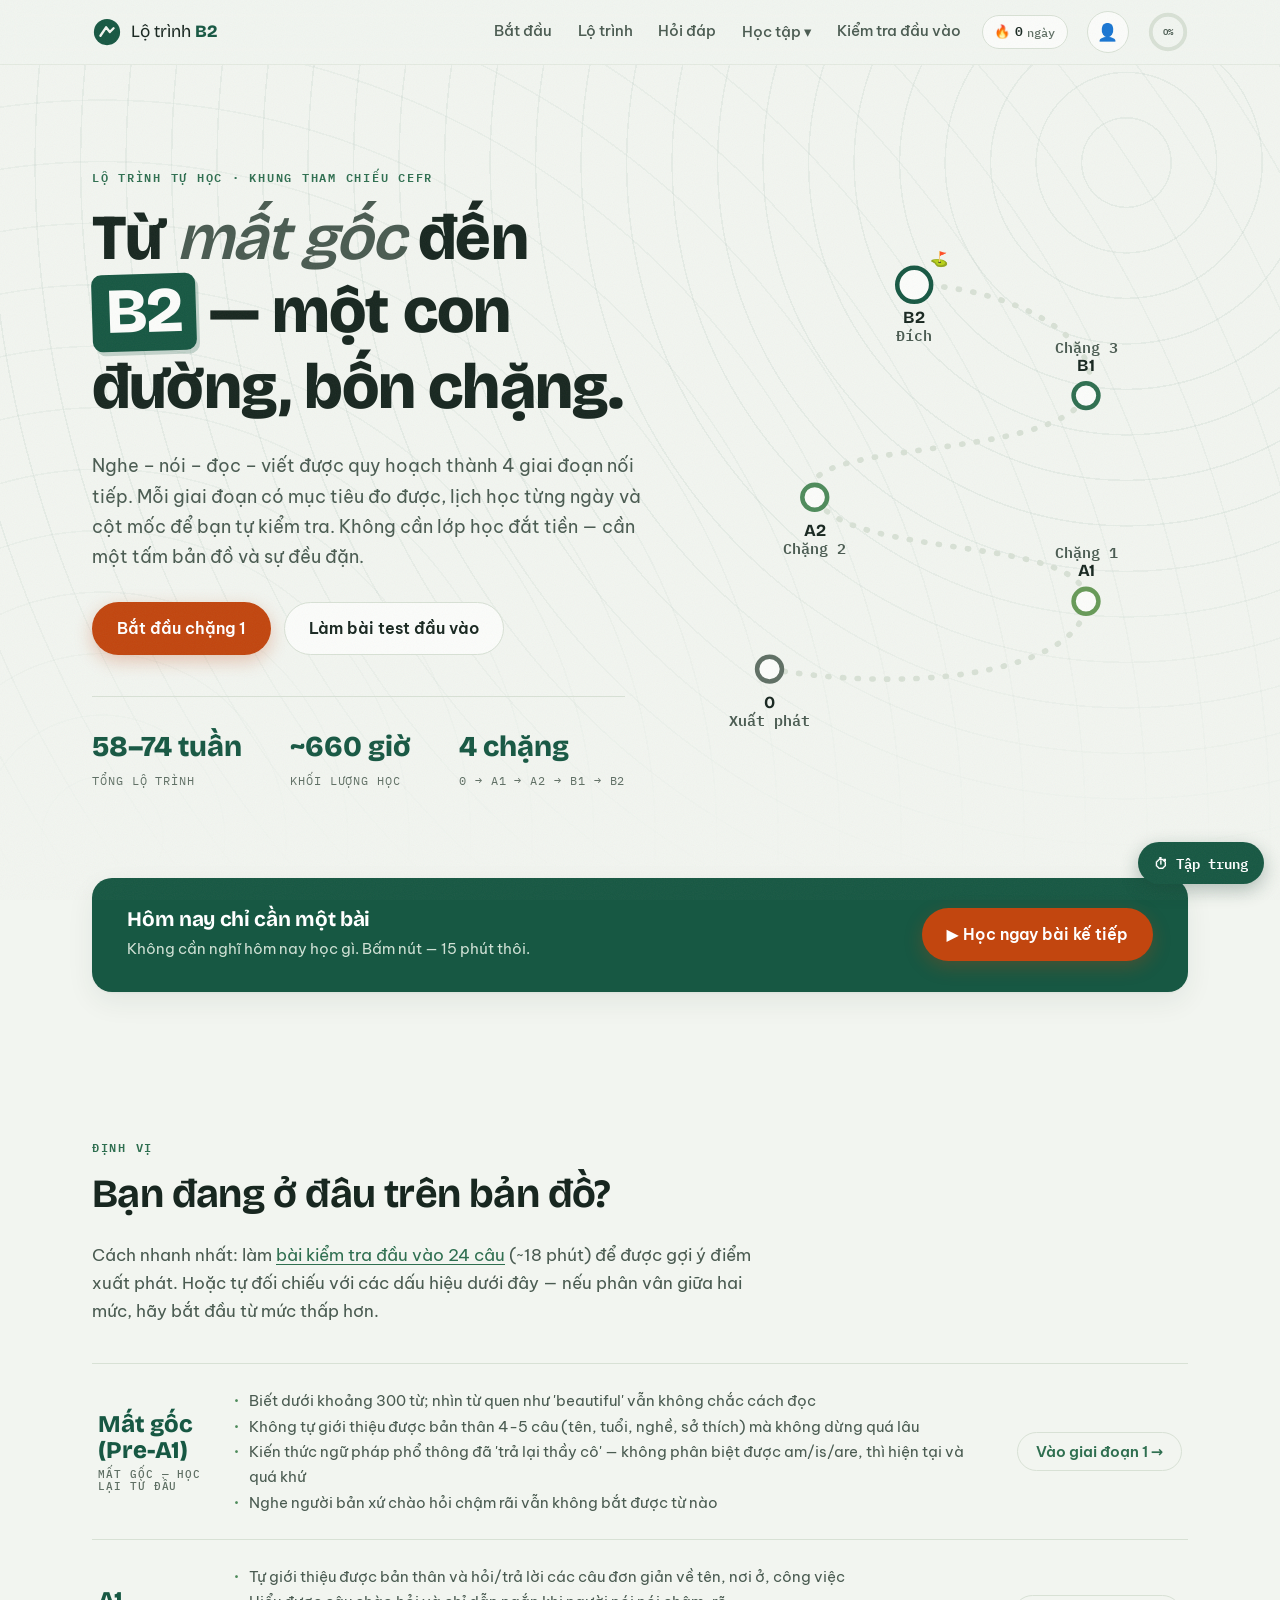
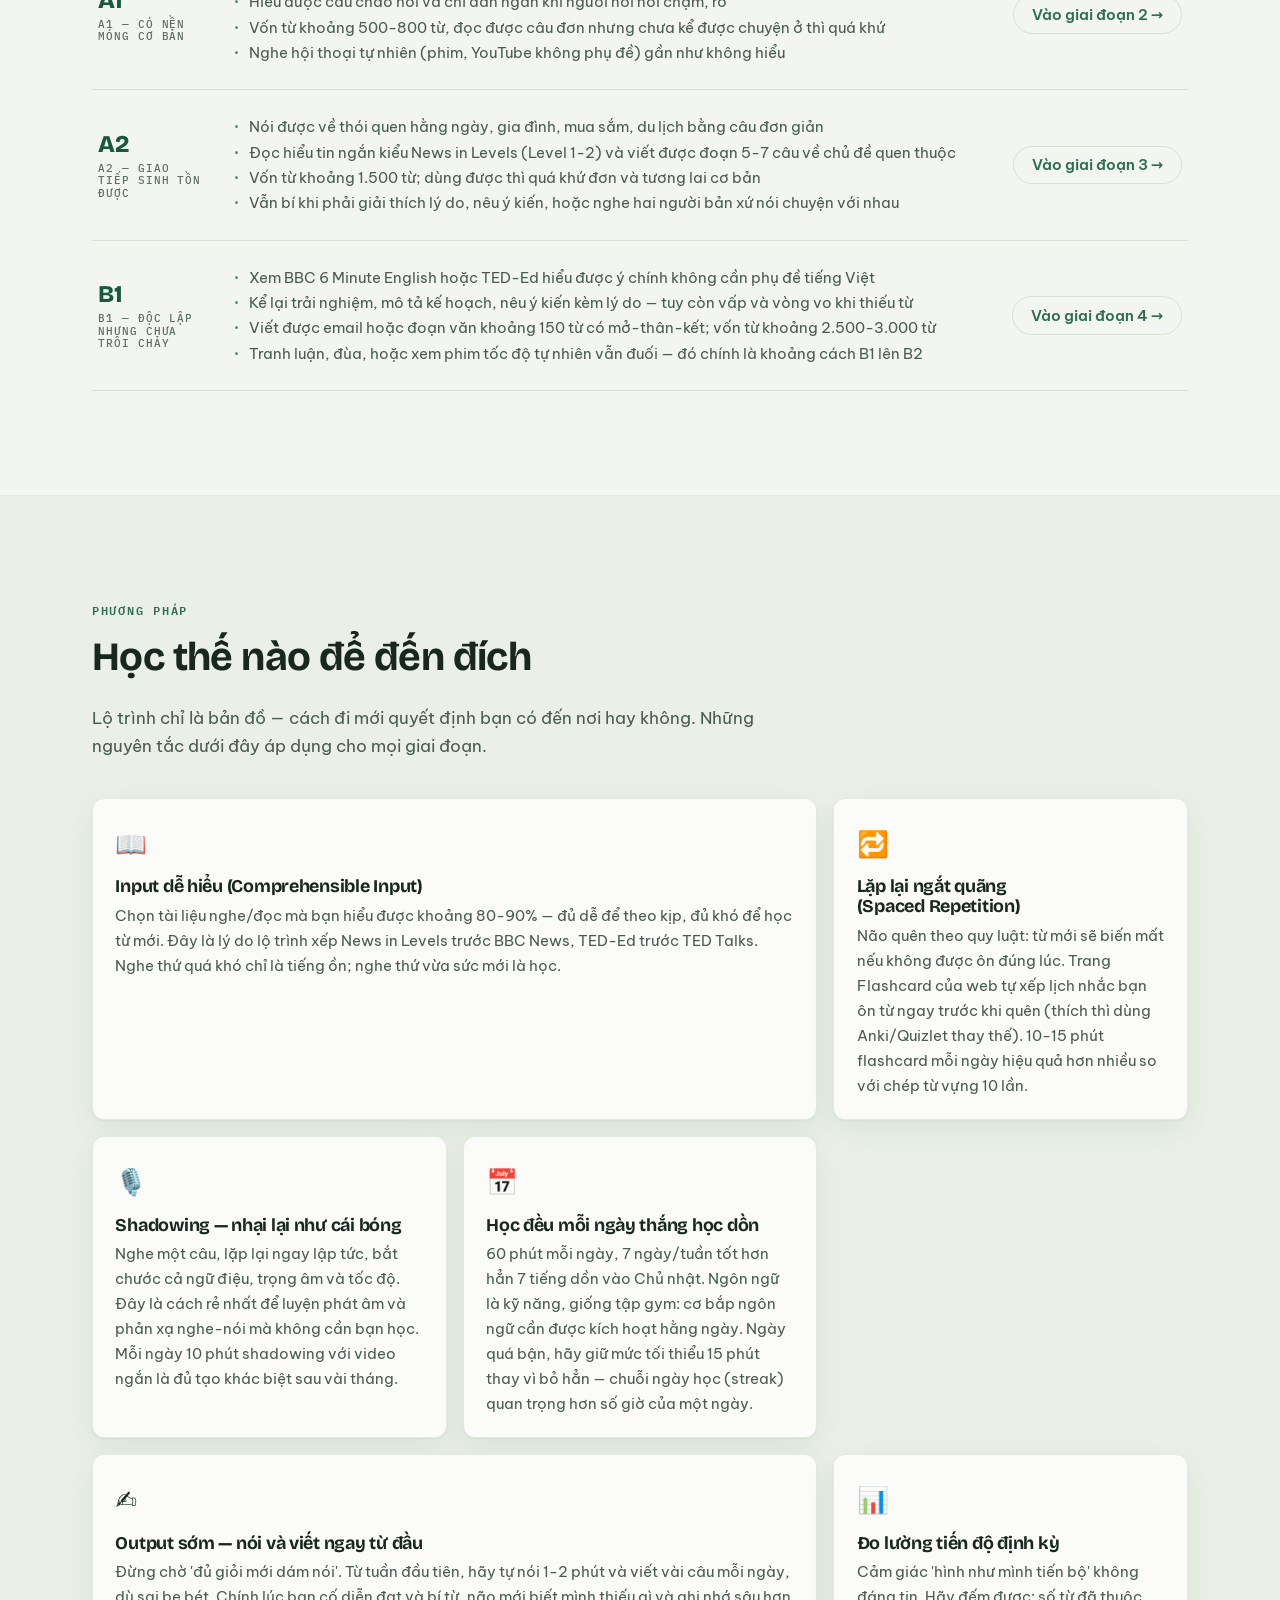
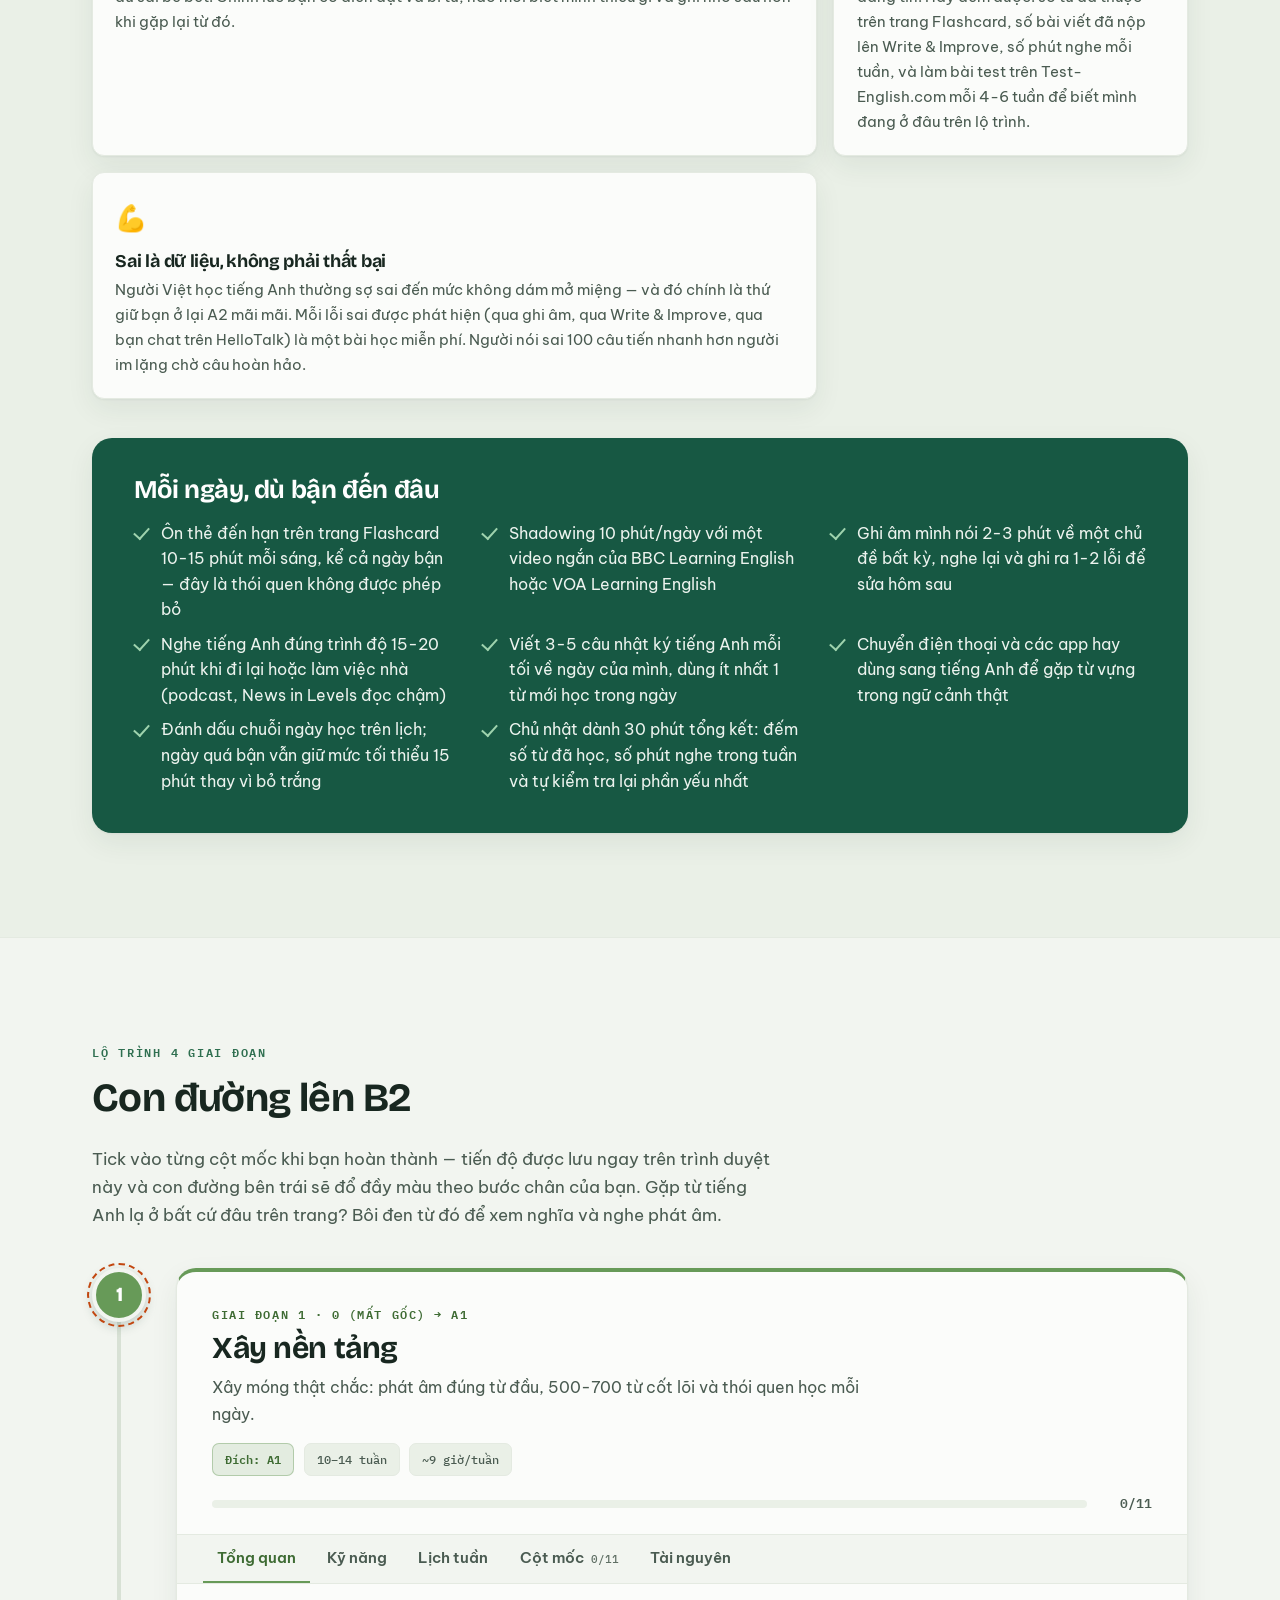
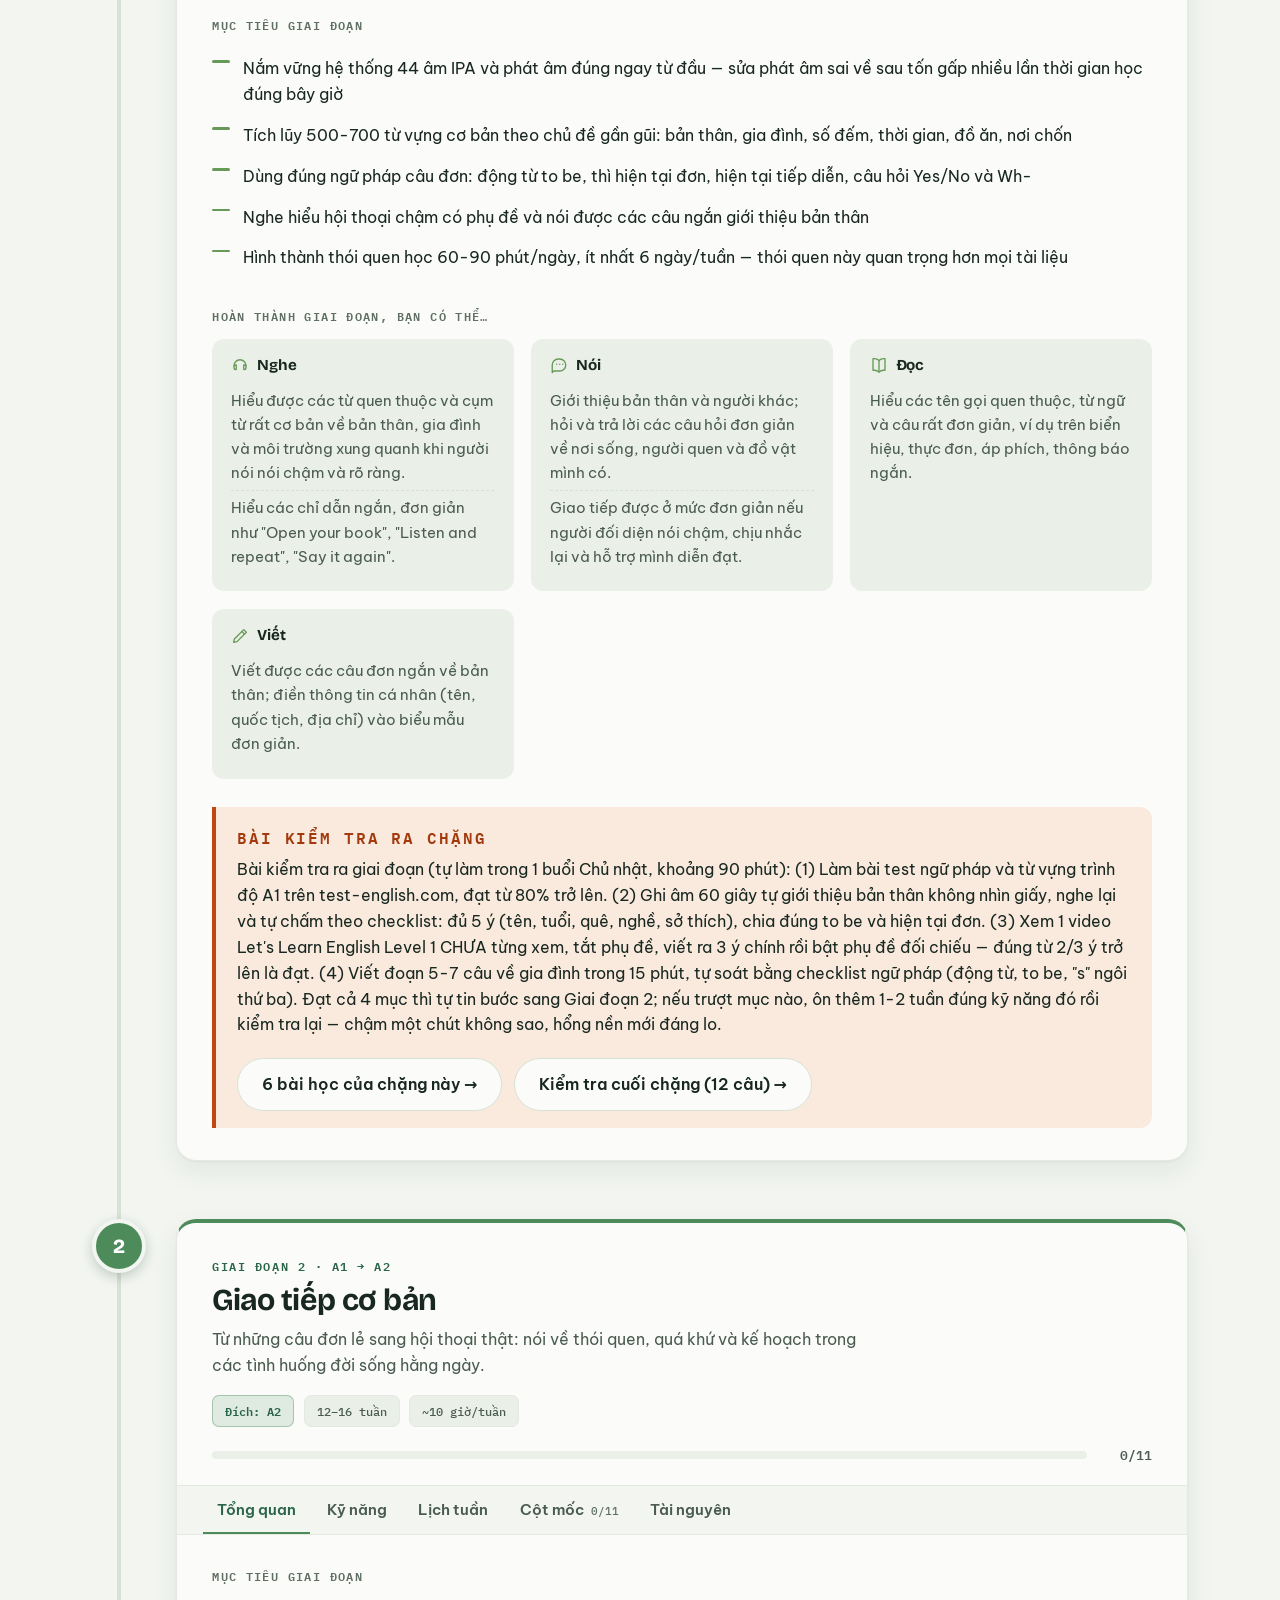
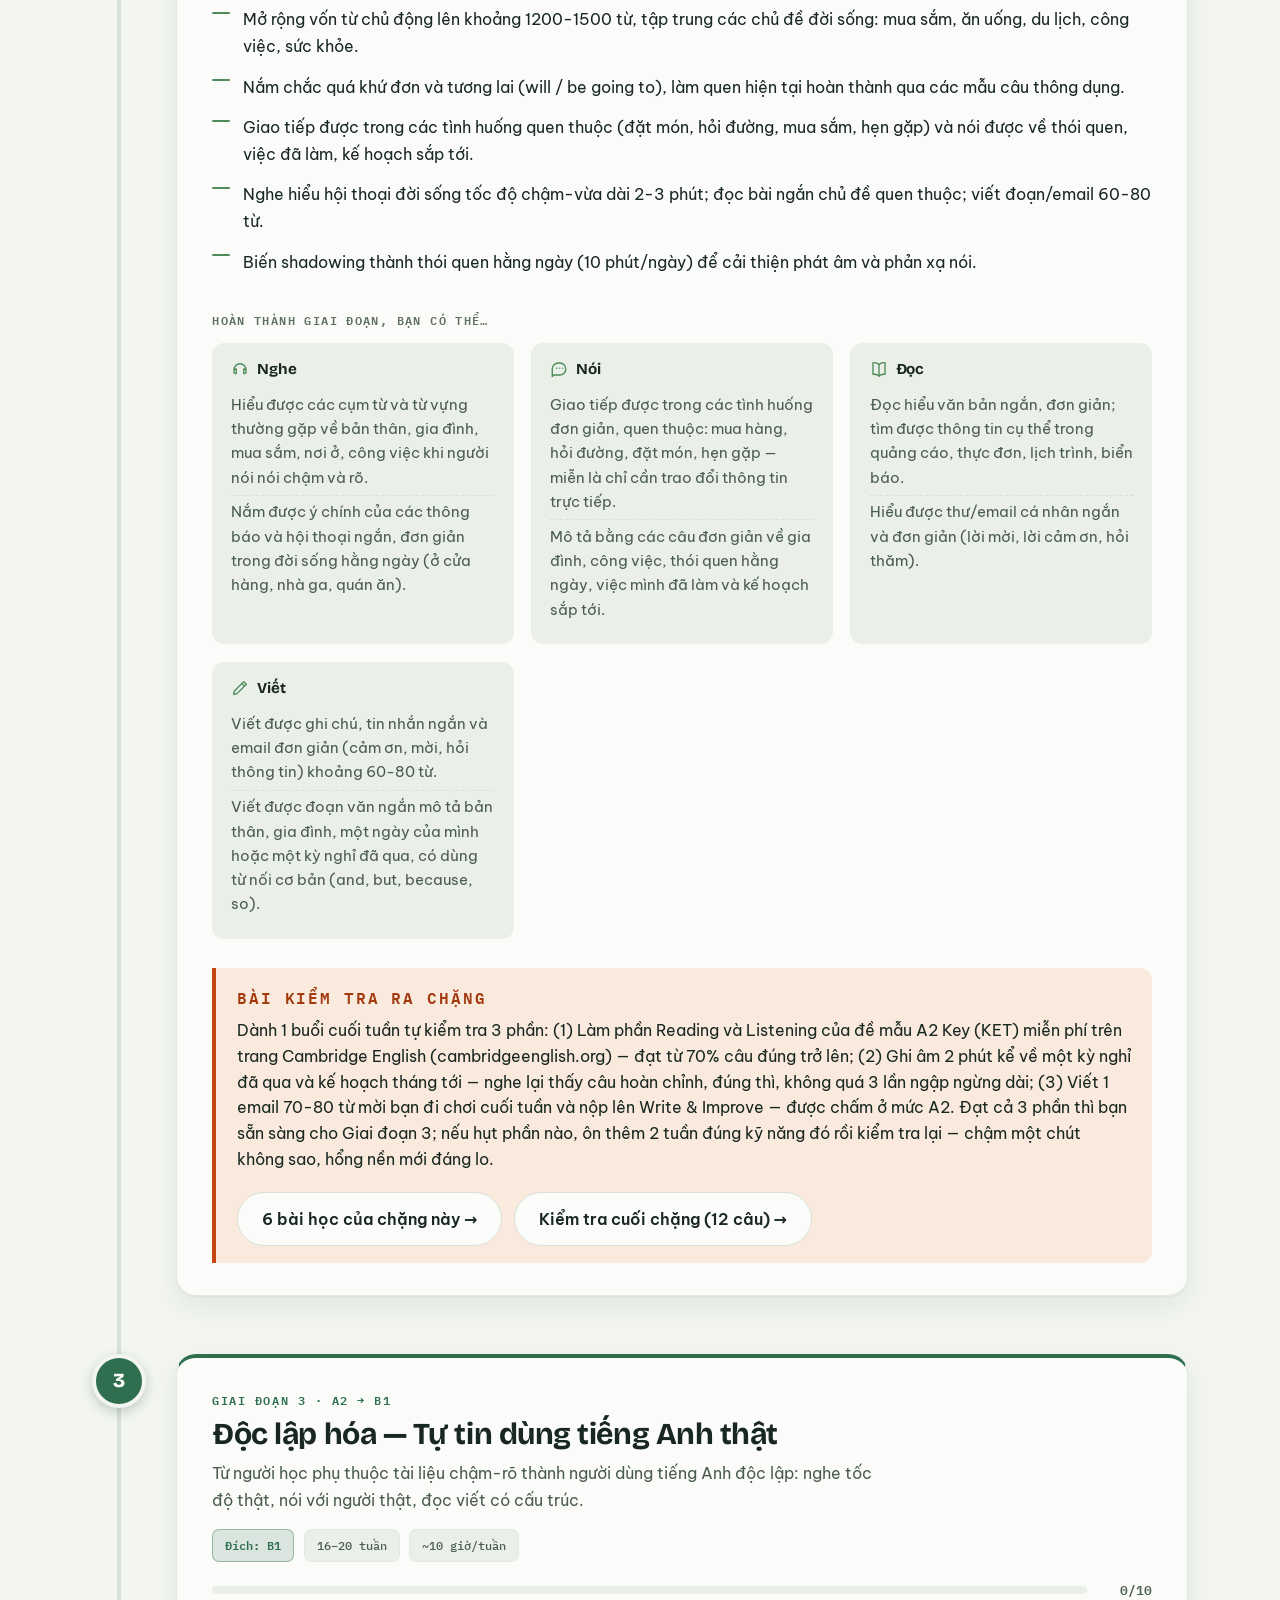
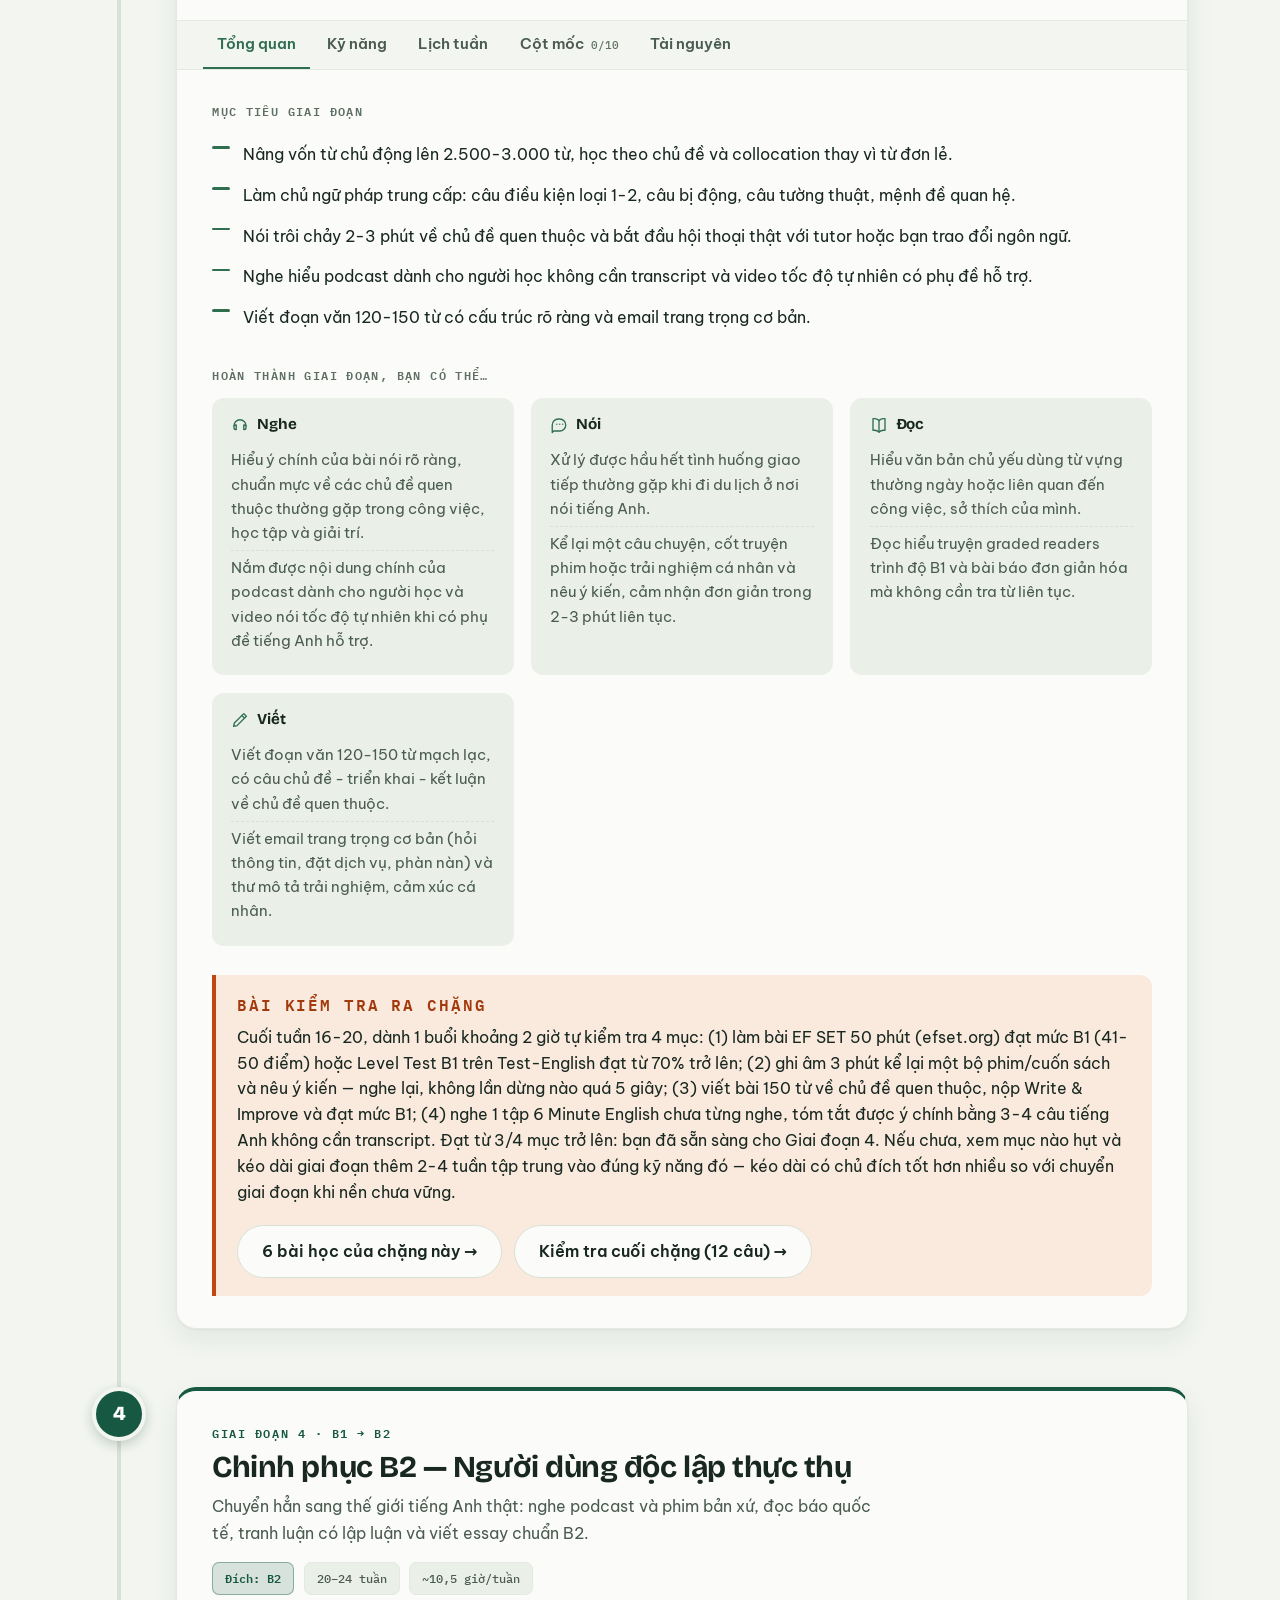
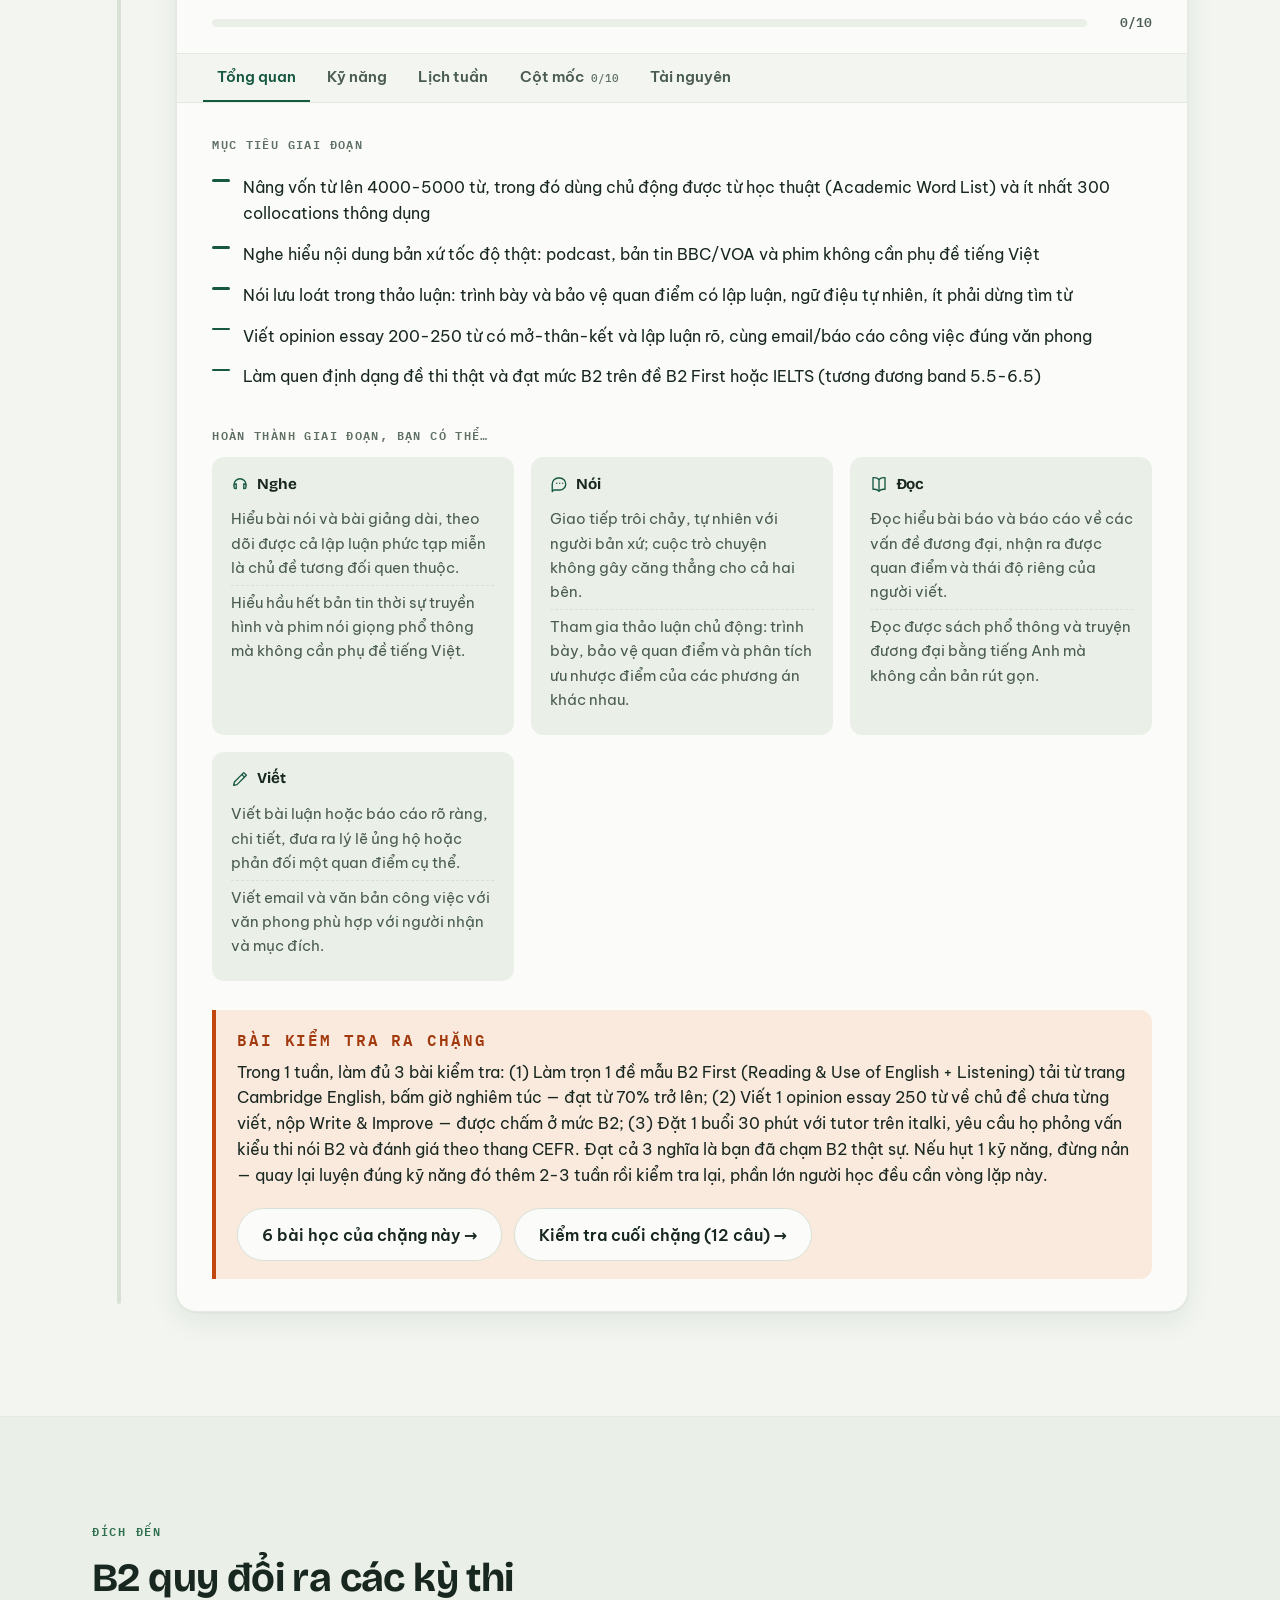
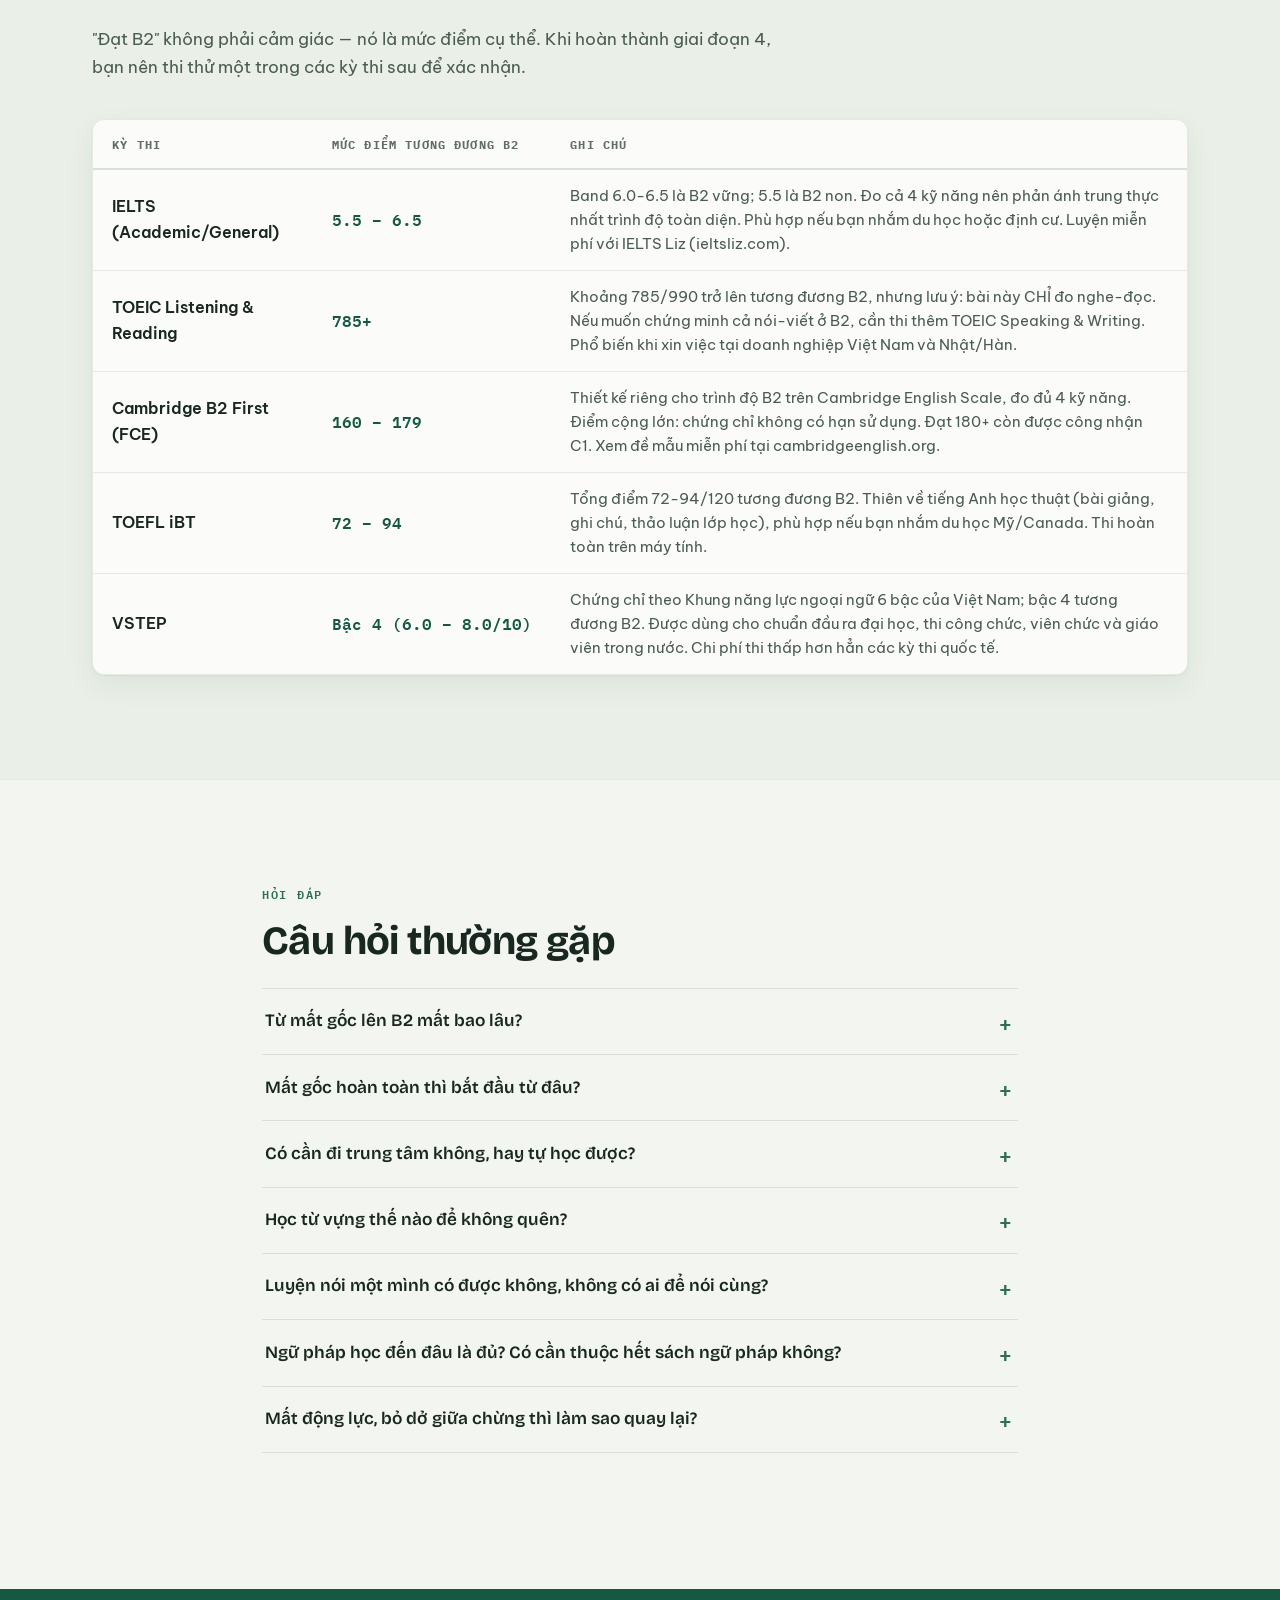
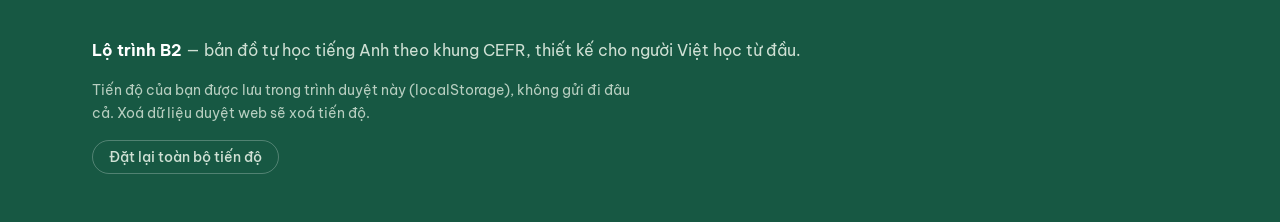
==== commit 1a19d4d3: "feat: account login + cross-device sync (Supabase) with file backup fallback" ====
--- a/index.html
+++ b/index.html
@@ -164,6 +164,8 @@
   <script src="roadmap-data.js"></script>
   <script src="app.js"></script>
   <script src="focus-tools.js"></script>
+  <script src="sync-config.js"></script>
+  <script src="sync.js"></script>
   <script src="word-lookup.js"></script>
 </body>
 </html>
--- a/styles.css
+++ b/styles.css
@@ -187,6 +187,37 @@
 }
 .nav-drop a:hover { background: var(--surface-2); border-bottom: none; }
 .nav-drop a[aria-current="page"] { color: var(--s4); font-weight: 600; }
+
+/* nút hamburger — chỉ hiện trên mobile (bật ở media query) */
+.nav-toggle {
+  display: none;
+  flex: none;
+  width: 42px;
+  height: 42px;
+  border: 1px solid var(--line);
+  border-radius: var(--radius-sm);
+  background: var(--surface);
+  cursor: pointer;
+  padding: 0;
+  align-items: center;
+  justify-content: center;
+}
+.nav-toggle span, .nav-toggle span::before, .nav-toggle span::after {
+  display: block;
+  width: 20px;
+  height: 2px;
+  background: var(--ink);
+  border-radius: 2px;
+  transition: transform 0.25s var(--ease-spring), opacity 0.2s;
+}
+.nav-toggle span { position: relative; }
+.nav-toggle span::before, .nav-toggle span::after { content: ""; position: absolute; left: 0; }
+.nav-toggle span::before { top: -6px; }
+.nav-toggle span::after { top: 6px; }
+.nav-toggle[aria-expanded="true"] span { background: transparent; }
+.nav-toggle[aria-expanded="true"] span::before { transform: translateY(6px) rotate(45deg); }
+.nav-toggle[aria-expanded="true"] span::after { transform: translateY(-6px) rotate(-45deg); }
+.nav-label-group { display: none; } /* nhãn "Học tập" trong panel mobile, ẩn trên desktop */
 
 .header-progress {
   position: relative;
@@ -881,13 +912,66 @@
 }
 
 @media (max-width: 680px) {
-  /* giữ điều hướng trên mobile: nav xuống hàng riêng, cuộn ngang được */
-  .header-inner { flex-wrap: wrap; row-gap: 0; padding-block: 0.55rem 0; }
+  /* MOBILE: hamburger mở panel dọc toàn chiều rộng dưới header */
+  .header-inner { gap: 0.6rem; }
   .brand { margin-right: auto; }
-  .site-nav { order: 3; flex-basis: 100%; margin-left: 0; padding-bottom: 0.55rem; overflow-x: auto; }
-  /* dropdown trong thanh cuộn ngang sẽ bị cắt → mở dạng inline trên mobile */
-  .nav-drop { position: static; transform: none; min-width: 0; flex-direction: row; gap: 0.2rem; border: none; box-shadow: none; padding: 0; background: none; }
-  .nav-drop a { white-space: nowrap; }
+  .nav-toggle { display: inline-flex; order: 5; }
+
+  .site-nav {
+    position: absolute;
+    top: 100%;
+    left: 0;
+    right: 0;
+    flex-direction: column;
+    align-items: stretch;
+    gap: 0;
+    margin: 0;
+    padding: 0.5rem clamp(1.1rem, 4vw, 2rem) 1rem;
+    background: var(--surface);
+    border-bottom: 1px solid var(--line);
+    box-shadow: 0 12px 24px rgba(23, 58, 45, 0.12);
+    max-height: calc(100dvh - 64px);
+    overflow-y: auto;
+    /* ẩn mượt: gập lại khi chưa mở */
+    transform: translateY(-8px);
+    opacity: 0;
+    visibility: hidden;
+    transition: transform 0.22s var(--ease-spring), opacity 0.18s, visibility 0.18s;
+  }
+  .site-header.nav-open .site-nav { transform: none; opacity: 1; visibility: visible; }
+
+  .site-nav > a {
+    padding: 0.85rem 0.4rem;
+    font-size: 1.02rem;
+    border-bottom: 1px solid var(--line-soft);
+  }
+  .site-nav > a:hover { border-bottom-color: var(--line-soft); }
+
+  /* nhóm "Học tập" phẳng ra thành mục có nhãn, không cần bấm mở */
+  .nav-group { position: static; }
+  .nav-group-btn { display: none; }
+  .nav-label-group {
+    display: block;
+    font-family: var(--font-mono);
+    font-size: 0.72rem;
+    letter-spacing: 0.1em;
+    text-transform: uppercase;
+    color: var(--ink-faint);
+    padding: 0.9rem 0.4rem 0.3rem;
+  }
+  .nav-drop, .nav-drop[hidden] {
+    display: flex !important;
+    position: static;
+    transform: none;
+    min-width: 0;
+    flex-direction: column;
+    border: none;
+    box-shadow: none;
+    padding: 0;
+    background: none;
+  }
+  .nav-drop a { padding: 0.75rem 0.9rem; font-size: 1rem; border-bottom: 1px solid var(--line-soft); border-radius: 0; }
+
   .roadmap { padding-left: calc(clamp(1.1rem, 4vw, 2rem) + 46px); }
   .spine { left: calc(clamp(1.1rem, 4vw, 2rem) + 13px); }
   .stage-marker { left: -46px; width: 30px; height: 30px; font-size: 0.85rem; border-width: 3px; }
@@ -1786,6 +1870,79 @@
 .grev-sub { margin: 0.15rem 0 0; font-size: 0.9rem; color: var(--ink-soft); }
 .grev-bad { color: #9c3413; }
 
+/* ====== Tài khoản & đồng bộ ====== */
+.account-btn {
+  flex: none;
+  width: 42px;
+  height: 42px;
+  border: 1px solid var(--line);
+  border-radius: 50%;
+  background: var(--surface);
+  cursor: pointer;
+  display: grid;
+  place-items: center;
+  font-size: 1.05rem;
+  padding: 0;
+  position: relative;
+}
+.account-btn:hover { border-color: var(--s3); }
+.account-btn.is-in { border-color: var(--s3); background: color-mix(in srgb, var(--s2) 14%, var(--surface)); }
+.account-btn.is-in::after {
+  content: "";
+  position: absolute;
+  right: 3px;
+  top: 3px;
+  width: 9px;
+  height: 9px;
+  border-radius: 50%;
+  background: var(--s3);
+  border: 1.5px solid var(--surface);
+}
+
+.sync-modal { position: fixed; inset: 0; z-index: 120; display: grid; place-items: center; padding: 1rem; }
+.sync-modal[hidden] { display: none; }
+.sync-backdrop { position: absolute; inset: 0; background: rgba(23, 40, 32, 0.4); backdrop-filter: blur(2px); }
+.sync-card {
+  position: relative;
+  width: min(460px, 100%);
+  max-height: 90dvh;
+  overflow-y: auto;
+}
+.sync-x { position: absolute; top: 0.8rem; right: 0.9rem; }
+.sync-form { display: grid; gap: 0.6rem; margin-top: 0.4rem; }
+.sync-input {
+  width: 100%;
+  font-family: var(--font-body);
+  font-size: 1rem; /* >=16px tránh iOS zoom */
+  color: var(--ink);
+  background: var(--bg);
+  border: 1.5px solid #74857a;
+  border-radius: var(--radius-sm);
+  padding: 0.65rem 0.8rem;
+}
+.sync-input:focus { outline: none; border-color: var(--s3); }
+.sync-msg { margin: 0.2rem 0 0; font-size: 0.9rem; color: var(--accent-deep); min-height: 1.2em; }
+.sync-last { font-size: 0.85rem; }
+
+.sync-toast {
+  position: fixed;
+  left: 50%;
+  bottom: 20px;
+  transform: translate(-50%, 20px);
+  background: var(--s4);
+  color: #fff;
+  padding: 0.7rem 1.2rem;
+  border-radius: 999px;
+  font-size: 0.92rem;
+  box-shadow: 0 8px 24px rgba(23, 58, 45, 0.3);
+  z-index: 130;
+  opacity: 0;
+  pointer-events: none;
+  transition: transform 0.25s var(--ease-spring), opacity 0.2s;
+}
+.sync-toast.is-show { opacity: 1; transform: translate(-50%, 0); }
+.sync-toast.is-bad { background: #9c3413; }
+
 /* ====== Reduced motion ====== */
 @media (prefers-reduced-motion: reduce) {
   html { scroll-behavior: auto; }
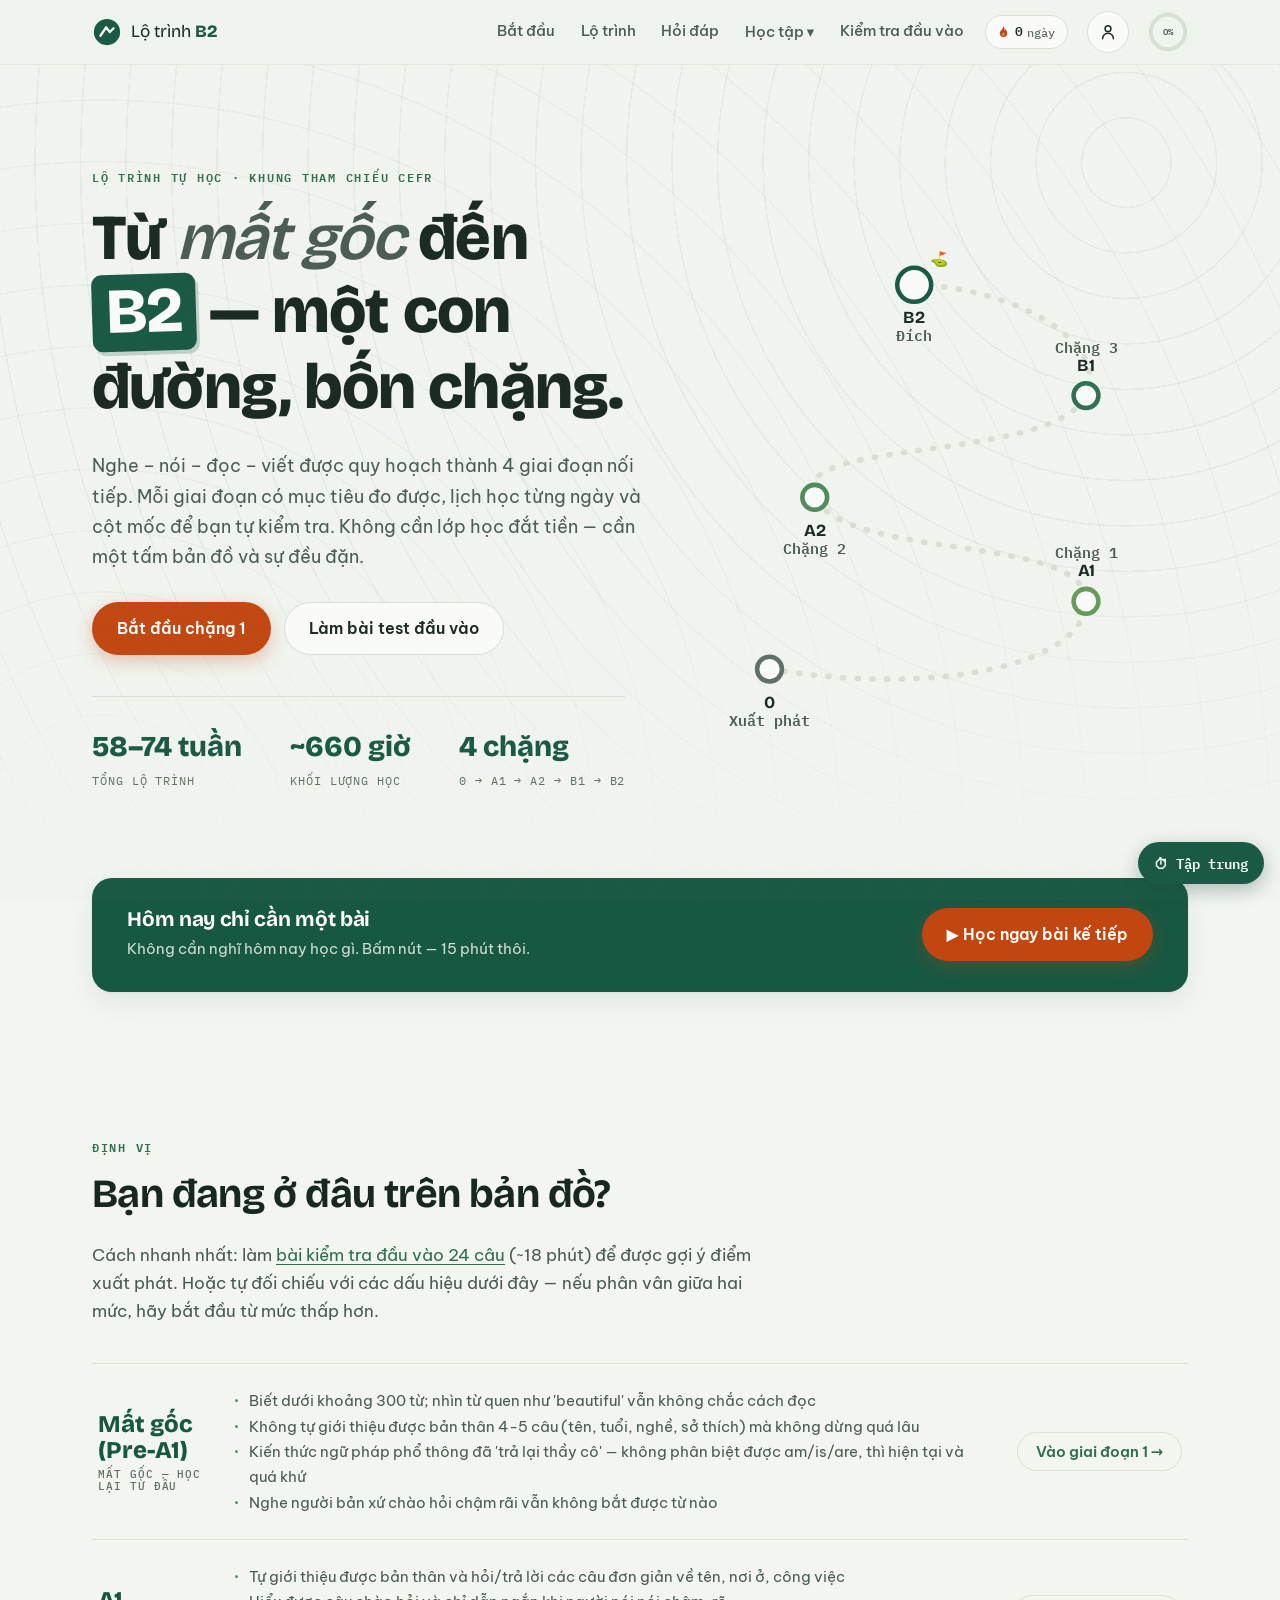
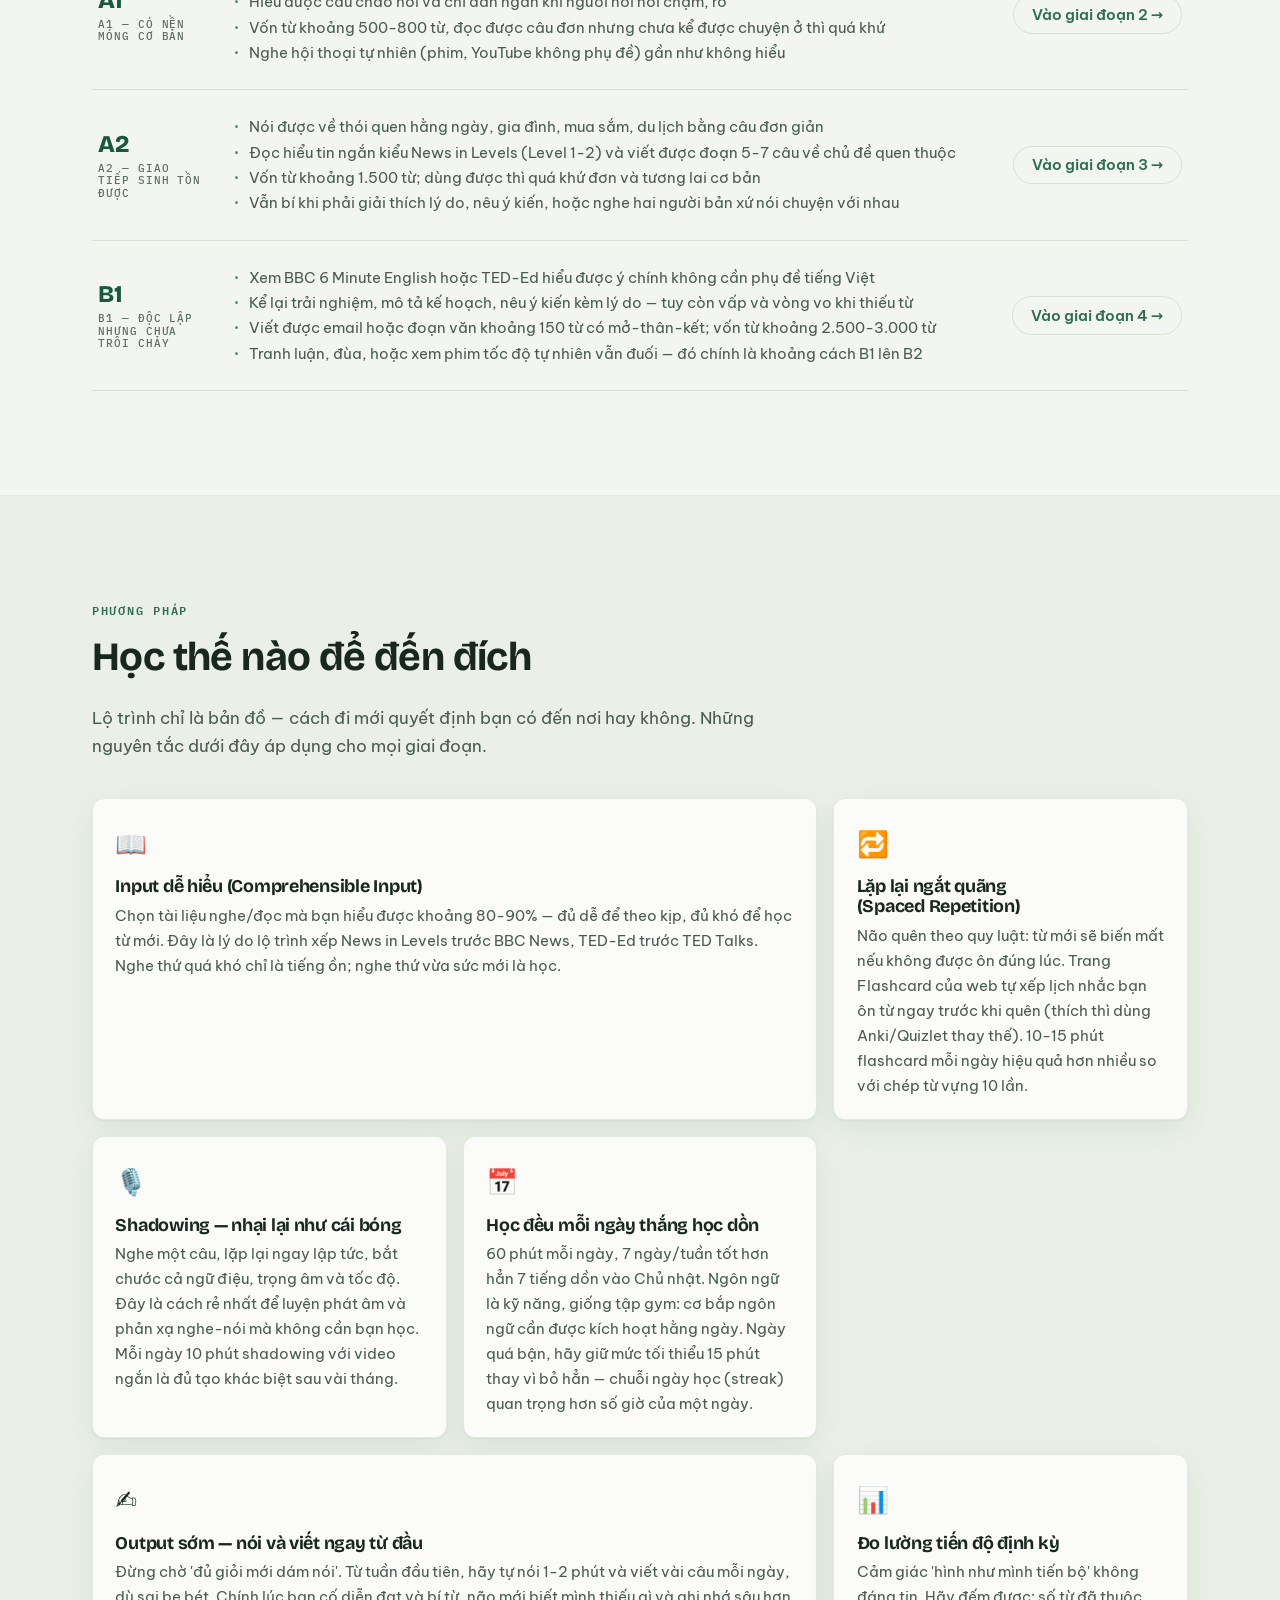
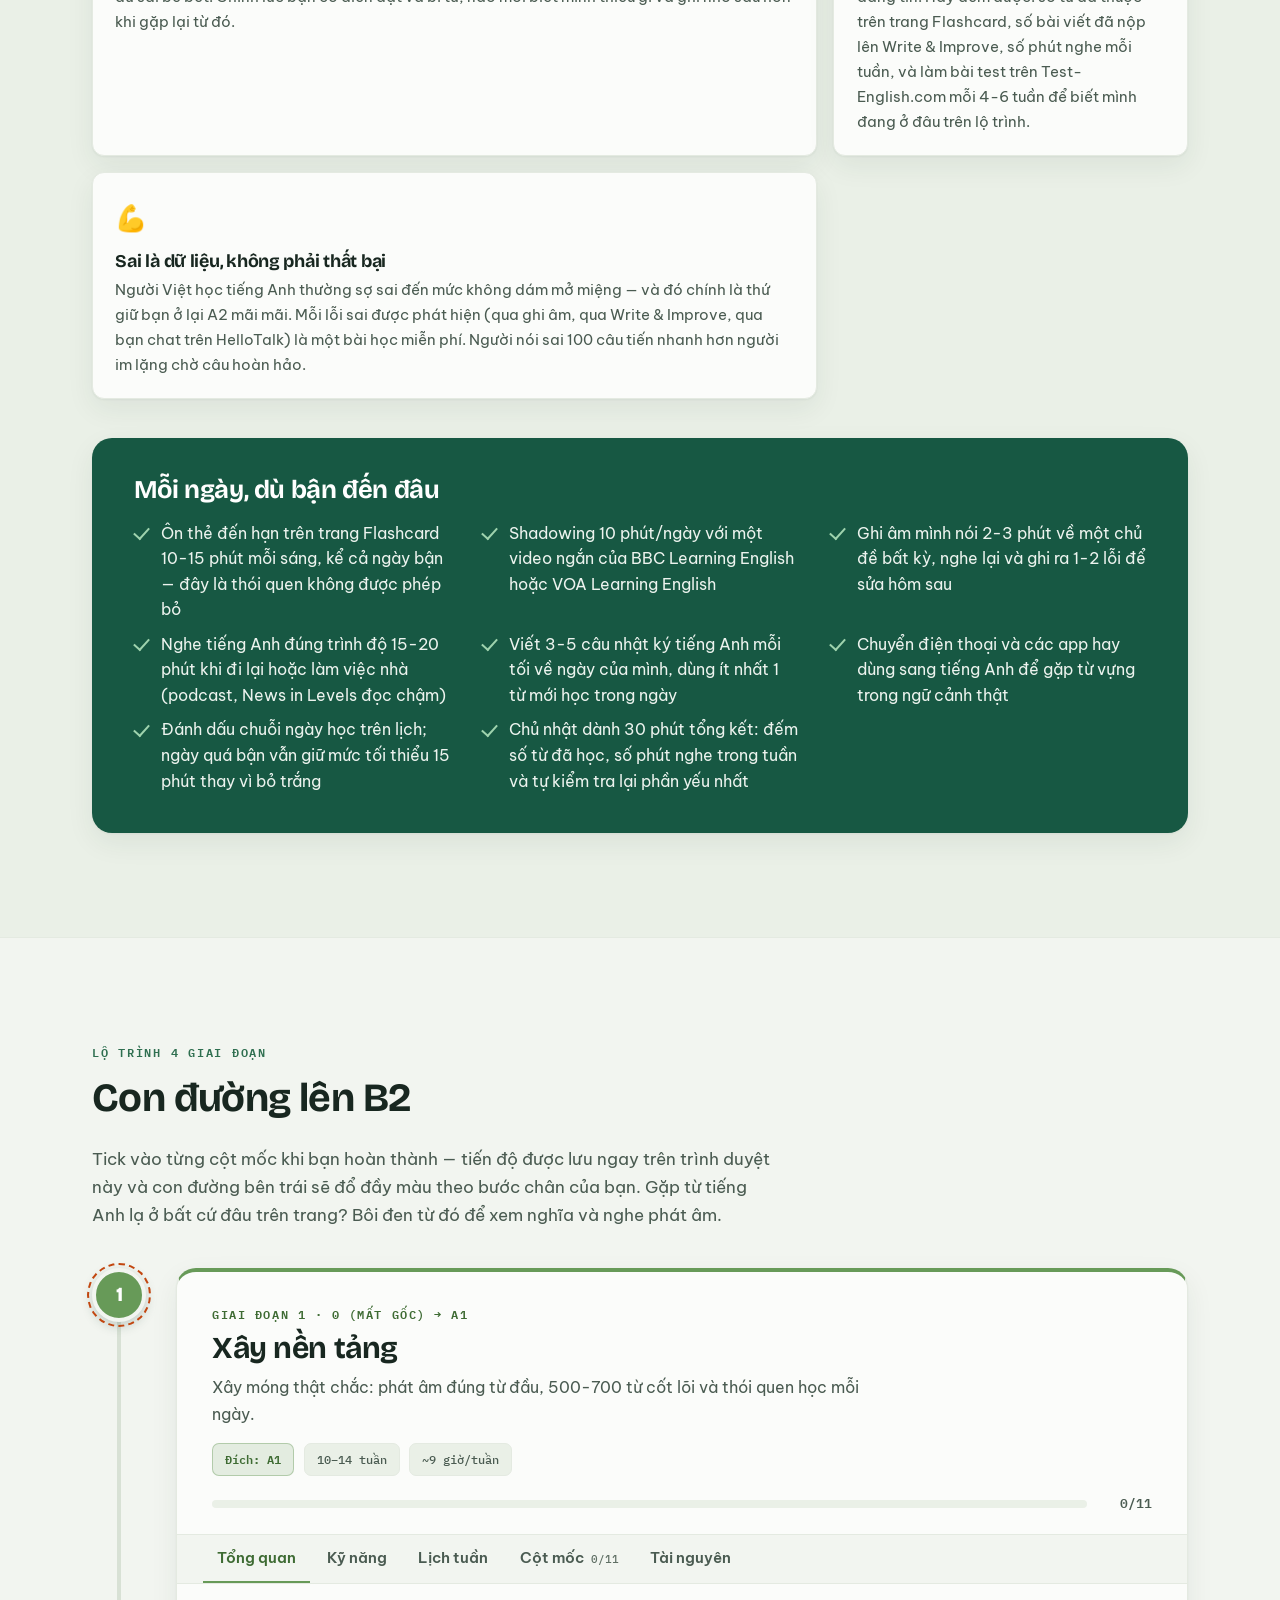
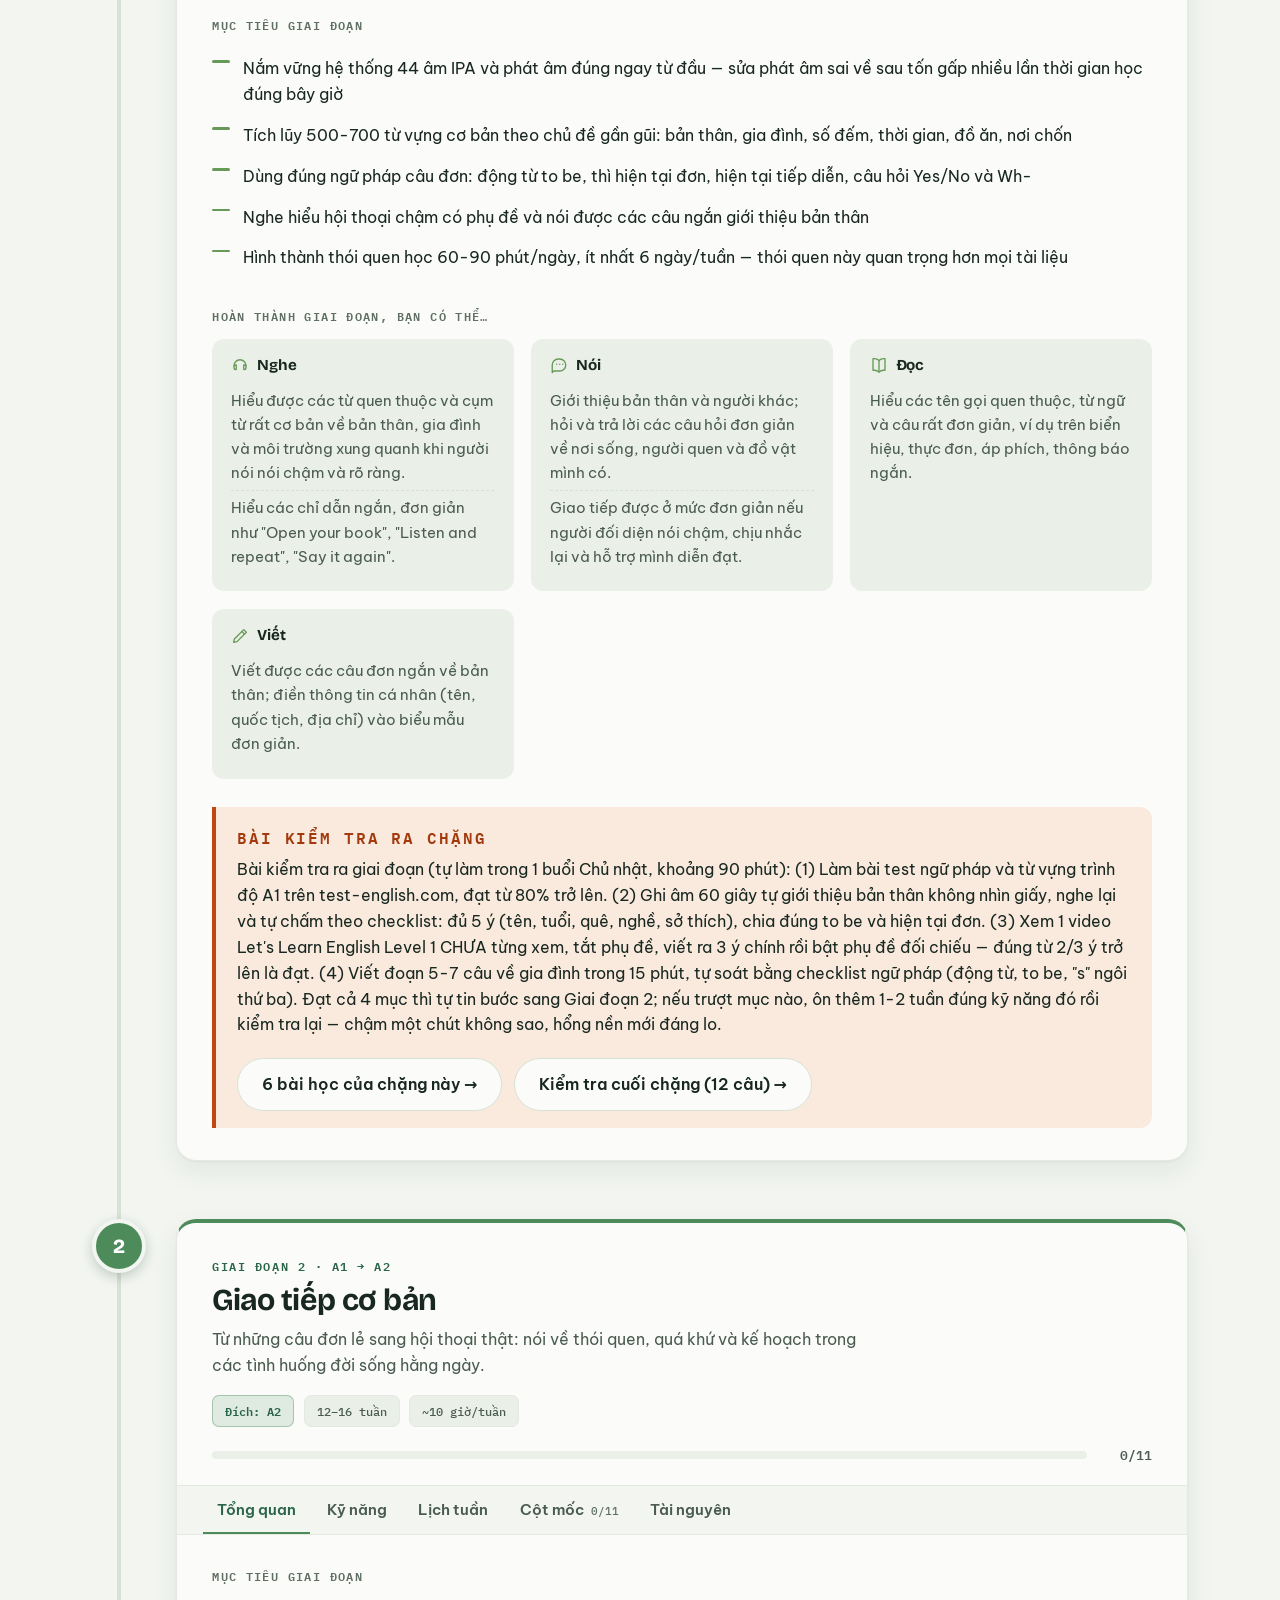
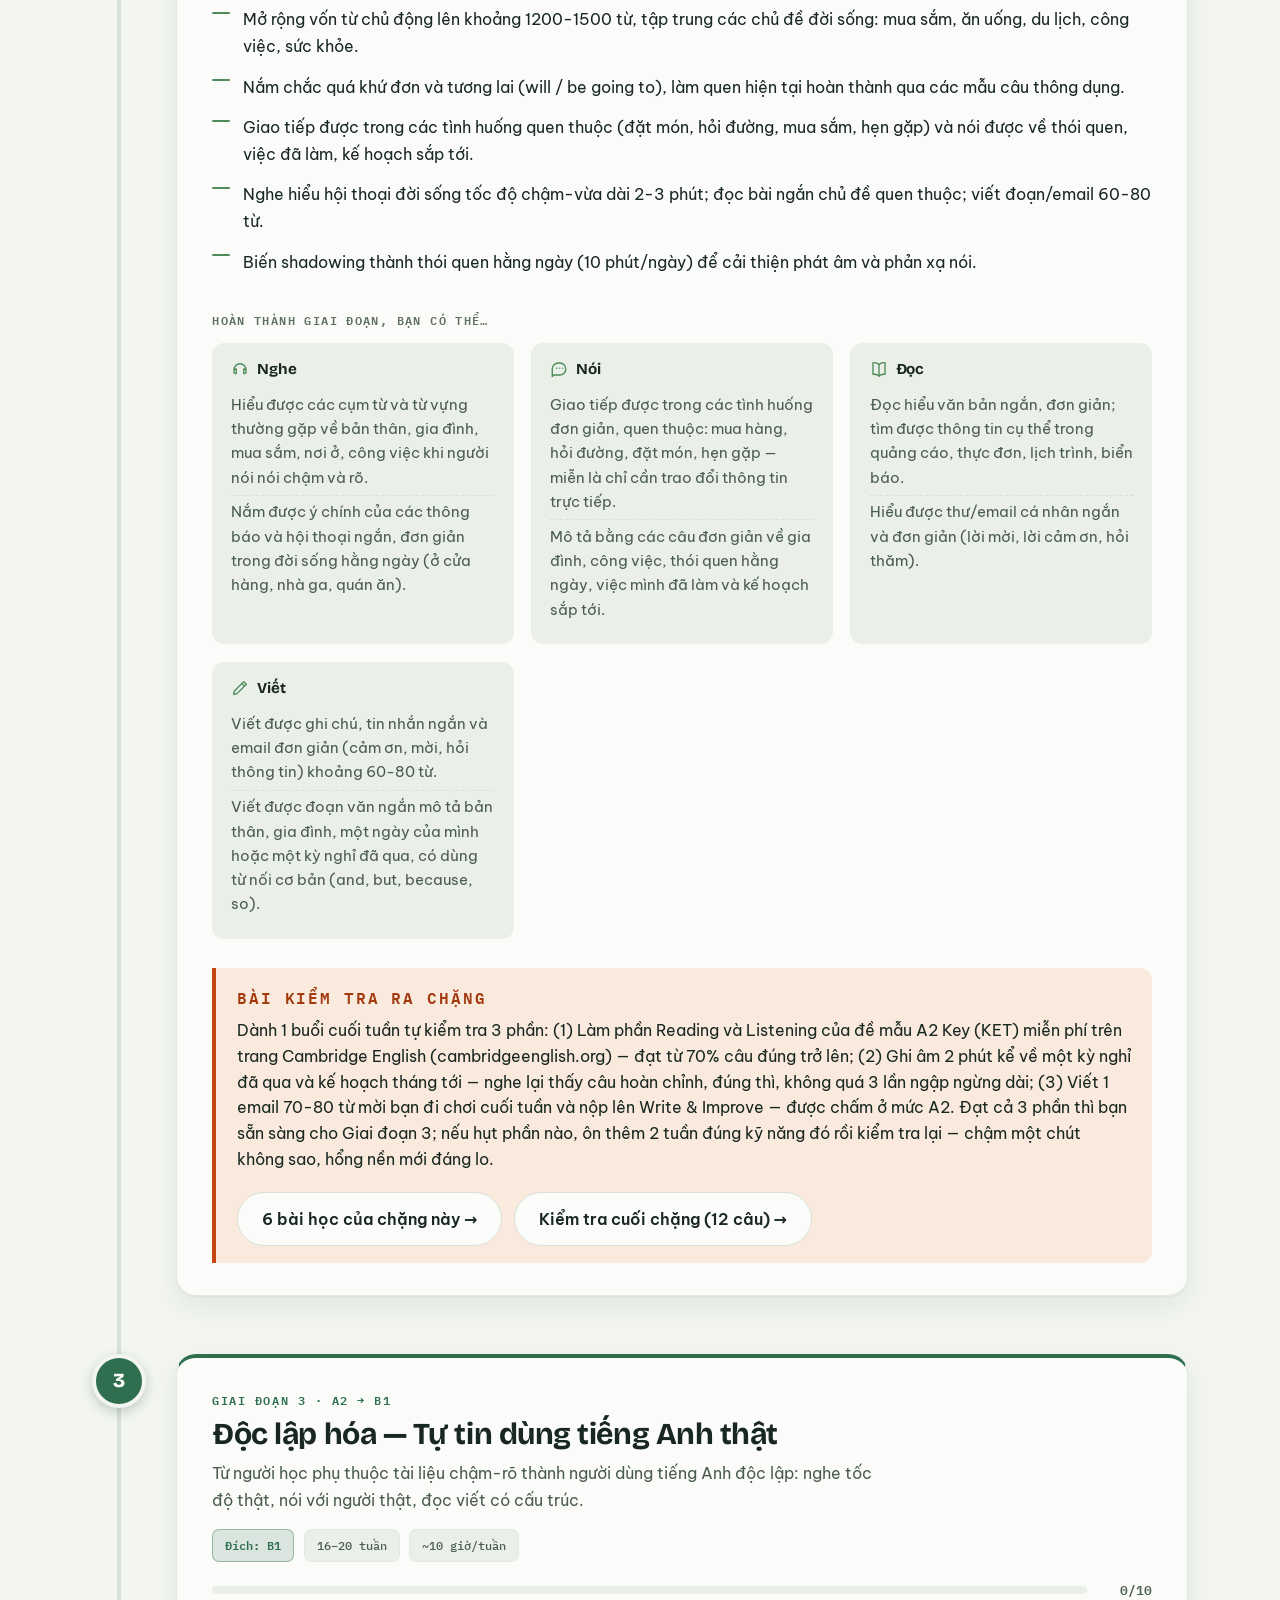
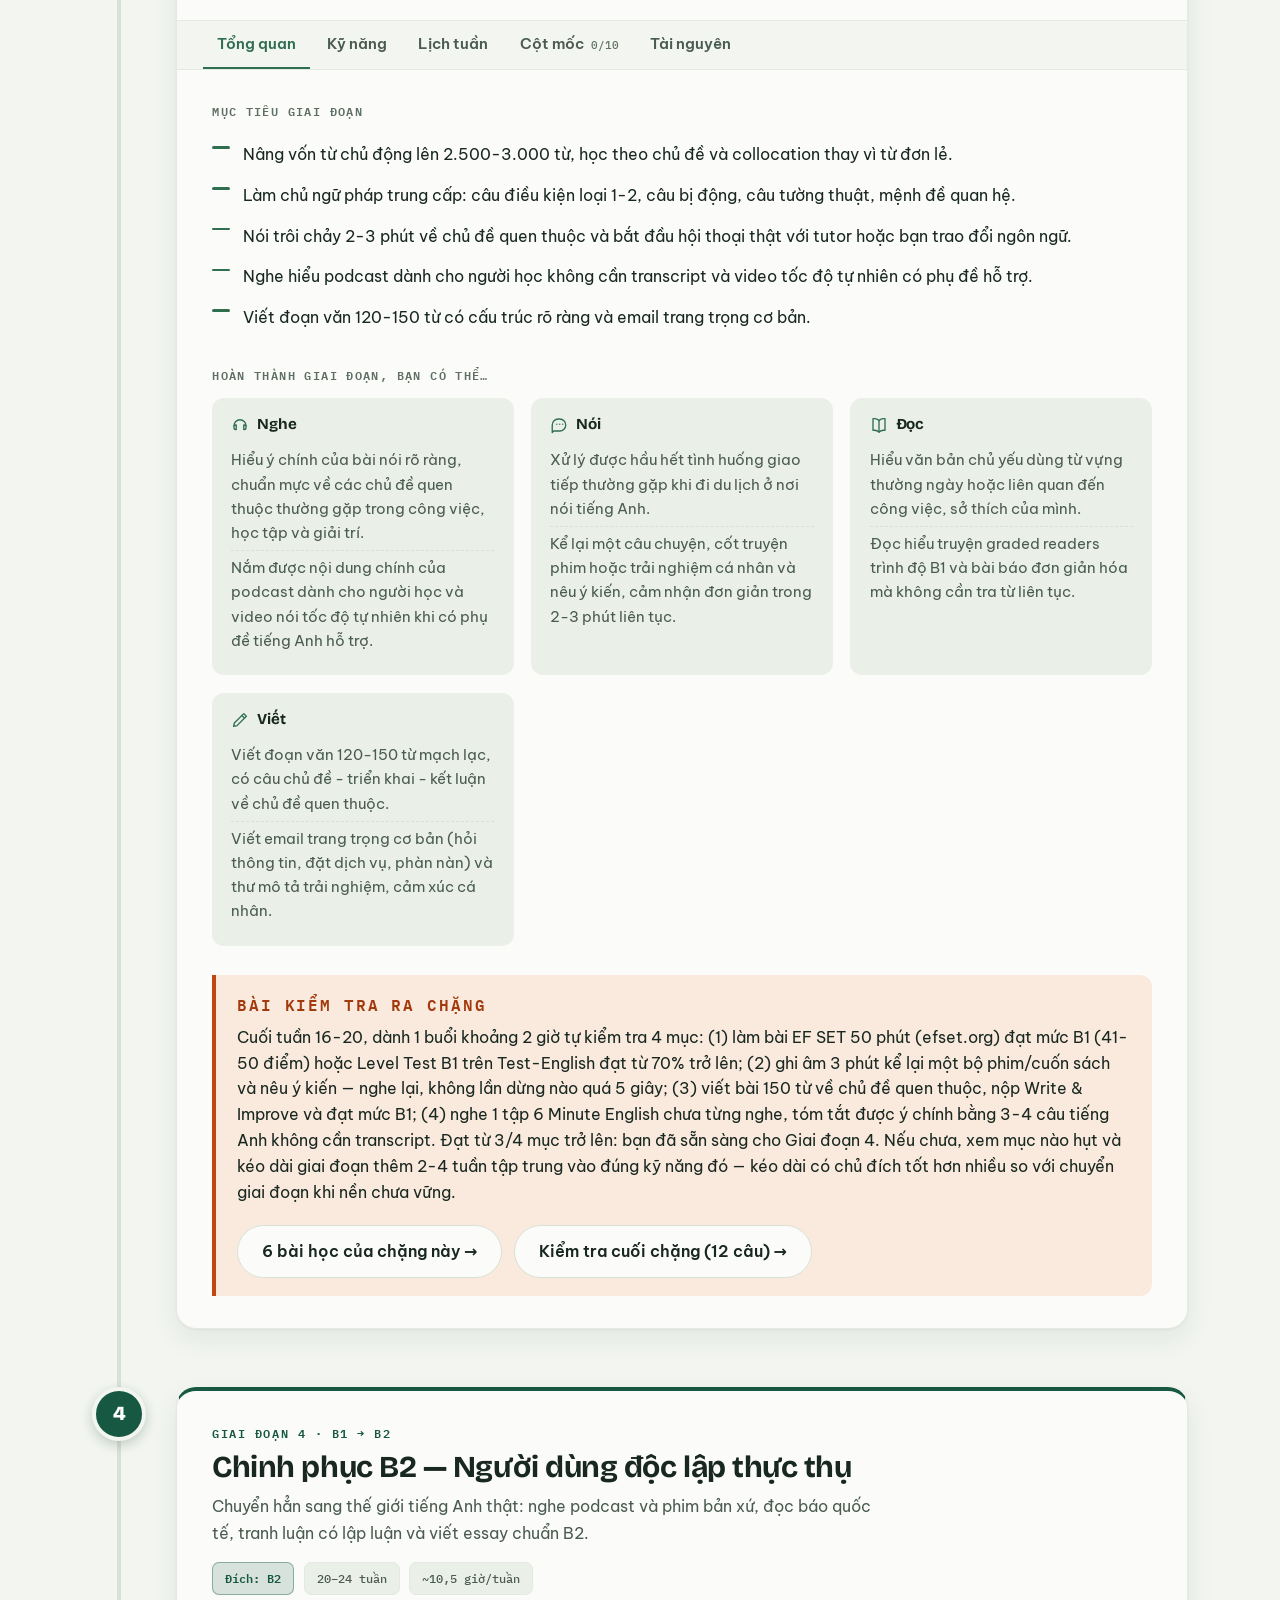
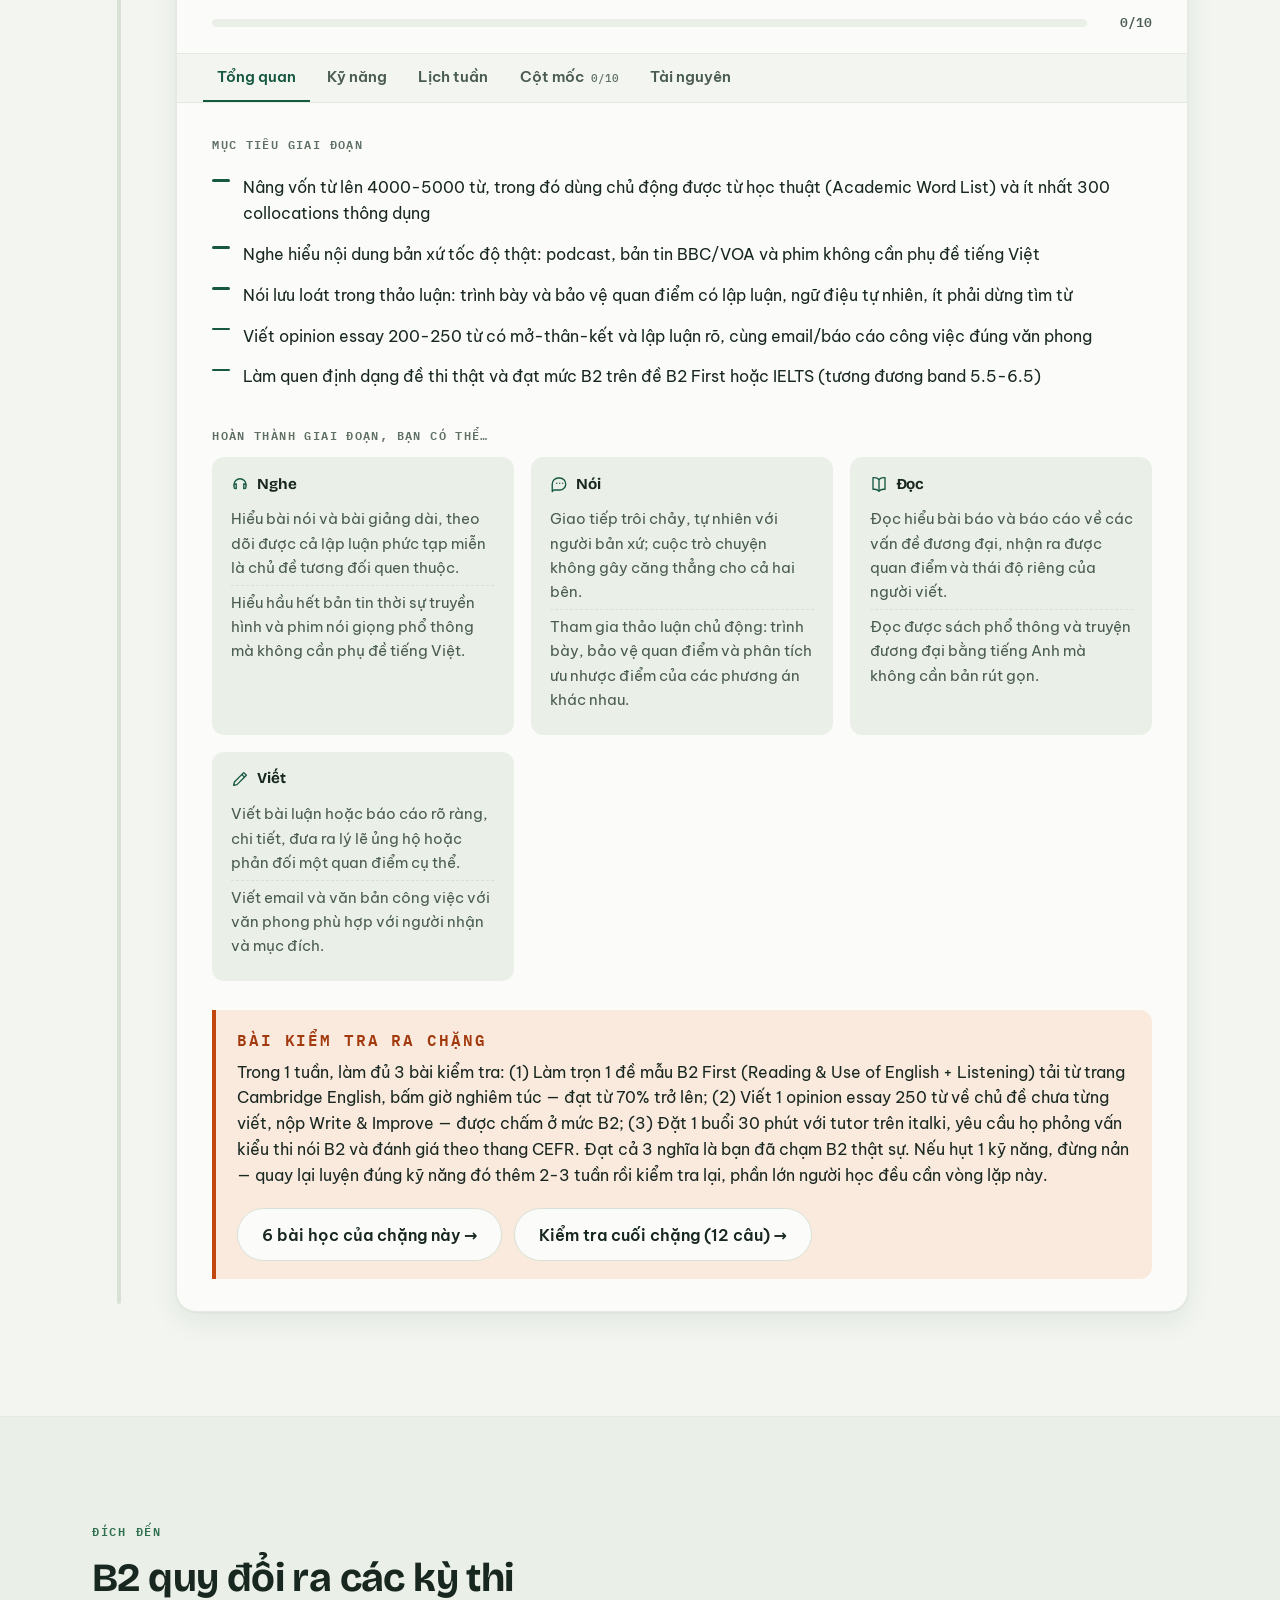
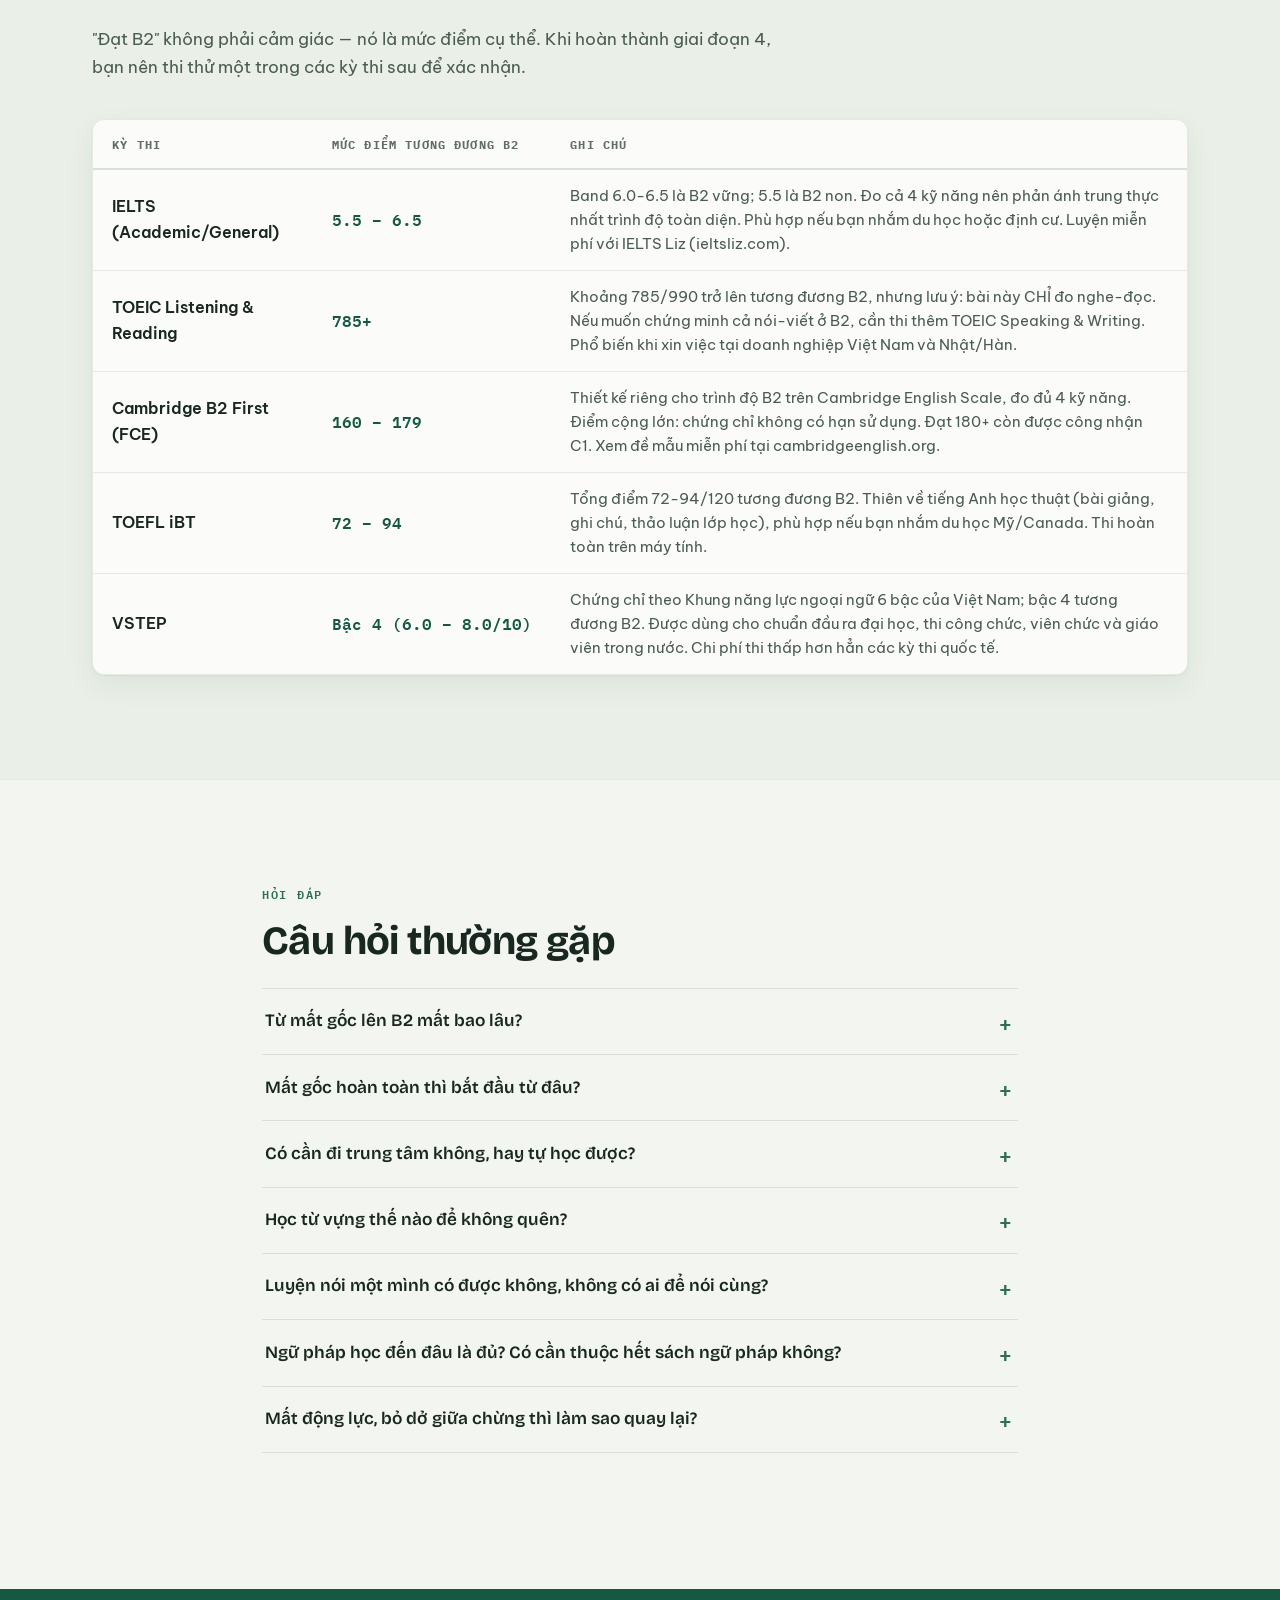
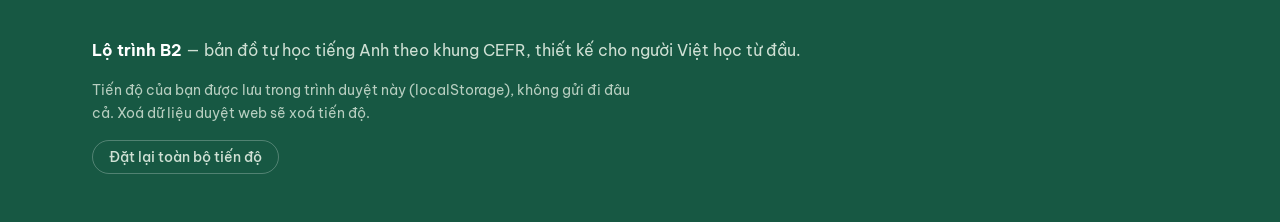
==== commit 2db25011: "fix: prevent iOS Safari status-bar bleed under the sticky header iOS Safari tints the top status/too" ====
--- a/index.html
+++ b/index.html
@@ -3,6 +3,7 @@
 <head>
   <meta charset="UTF-8">
   <meta name="viewport" content="width=device-width, initial-scale=1.0">
+  <meta name="theme-color" content="#f2f5f0">
   <title>Lộ trình B2 — Tự học tiếng Anh từ mất gốc đến B2</title>
   <meta name="description" content="Lộ trình tự học tiếng Anh theo khung CEFR: 4 giai đoạn từ mất gốc đến B2, có lịch học từng ngày, cột mốc đo được và tài nguyên miễn phí.">
   <link rel="preconnect" href="https://fonts.googleapis.com">
--- a/styles.css
+++ b/styles.css
@@ -102,10 +102,22 @@
   position: sticky;
   top: 0;
   z-index: 50;
+  isolation: isolate; /* stacking context để ::before nền nằm sau nội dung header */
+  border-bottom: 1px solid var(--line-soft);
+}
+/* Nền kính mờ đặt trên PSEUDO-ELEMENT, KHÔNG trên chính phần tử sticky. iOS
+   Safari (nhất là iOS 26) lấy màu thanh trạng thái từ background của phần tử
+   fixed/sticky sát mép trên; nếu header trong suốt + backdrop-filter thì màu
+   status bar bị "hở"/nhòe khi cuộn. Header không có background → Safari lấy nền
+   body (đặc #f2f5f0) cho status bar; kính mờ vẫn hiện nhờ ::before. */
+.site-header::before {
+  content: "";
+  position: absolute;
+  inset: 0;
+  z-index: -1;
   background: color-mix(in srgb, var(--bg) 86%, transparent);
+  -webkit-backdrop-filter: blur(10px);
   backdrop-filter: blur(10px);
-  -webkit-backdrop-filter: blur(10px);
-  border-bottom: 1px solid var(--line-soft);
 }
 .header-inner {
   display: flex;
@@ -217,7 +229,6 @@
 .nav-toggle[aria-expanded="true"] span { background: transparent; }
 .nav-toggle[aria-expanded="true"] span::before { transform: translateY(6px) rotate(45deg); }
 .nav-toggle[aria-expanded="true"] span::after { transform: translateY(-6px) rotate(-45deg); }
-.nav-label-group { display: none; } /* nhãn "Học tập" trong panel mobile, ẩn trên desktop */
 
 .header-progress {
   position: relative;
@@ -914,8 +925,16 @@
 @media (max-width: 680px) {
   /* MOBILE: hamburger mở panel dọc toàn chiều rộng dưới header */
   .header-inner { gap: 0.6rem; }
-  .brand { margin-right: auto; }
+  .brand { margin-right: auto; white-space: nowrap; }
   .nav-toggle { display: inline-flex; order: 5; }
+  /* vòng % tổng dư thừa trên mobile (đã có ở trang Thành tích) — ẩn cho gọn header */
+  .header-progress { display: none; }
+  /* nút tài khoản chuyển vào trong menu trên mobile (đặc tả cao hơn base để
+     thắng bất kể thứ tự nguồn) */
+  .site-header .account-btn { display: none; }
+  /* Safari iOS: nền ĐẶC trên mobile (khớp màu status bar Safari lấy từ body),
+     bỏ blur vì không còn xuyên thấu — chặn hẳn "hở" mép trên khi cuộn */
+  .site-header::before { background: var(--bg); -webkit-backdrop-filter: none; backdrop-filter: none; }
 
   .site-nav {
     position: absolute;
@@ -929,6 +948,7 @@
     padding: 0.5rem clamp(1.1rem, 4vw, 2rem) 1rem;
     background: var(--surface);
     border-bottom: 1px solid var(--line);
+    border-radius: 0 0 var(--radius-lg) var(--radius-lg); /* bo 2 góc dưới của menu */
     box-shadow: 0 12px 24px rgba(23, 58, 45, 0.12);
     max-height: calc(100dvh - 64px);
     overflow-y: auto;
@@ -940,27 +960,48 @@
   }
   .site-header.nav-open .site-nav { transform: none; opacity: 1; visibility: visible; }
 
-  .site-nav > a {
+  .site-nav > a,
+  .nav-account {
     padding: 0.85rem 0.4rem;
     font-size: 1.02rem;
     border-bottom: 1px solid var(--line-soft);
   }
   .site-nav > a:hover { border-bottom-color: var(--line-soft); }
-
-  /* nhóm "Học tập" phẳng ra thành mục có nhãn, không cần bấm mở */
+  /* mục Tài khoản trong panel mobile (đặc tả cao hơn base .nav-account) */
+  .site-nav .nav-account {
+    display: flex;
+    align-items: center;
+    gap: 0.6rem;
+    width: 100%;
+    text-align: left;
+    background: none;
+    border-top: none;
+    border-left: none;
+    border-right: none;
+    font-family: var(--font-body);
+    font-weight: 500;
+    color: var(--ink-soft);
+    cursor: pointer;
+  }
+  .nav-account.is-in { color: var(--s4); }
+  .nav-account.is-in svg { color: var(--s4); }
+
+  /* nhóm "Học tập" = accordion thu gọn được (bấm nút để mở/đóng) */
   .nav-group { position: static; }
-  .nav-group-btn { display: none; }
-  .nav-label-group {
-    display: block;
-    font-family: var(--font-mono);
-    font-size: 0.72rem;
-    letter-spacing: 0.1em;
-    text-transform: uppercase;
-    color: var(--ink-faint);
-    padding: 0.9rem 0.4rem 0.3rem;
+  .site-nav .nav-group-btn {
+    display: flex;
+    align-items: center;
+    width: 100%;
+    padding: 0.85rem 0.4rem;
+    font-size: 1.02rem;
+    color: var(--ink-soft);
+    border-bottom: 1px solid var(--line-soft);
+    border-top: none;
   }
-  .nav-drop, .nav-drop[hidden] {
-    display: flex !important;
+  .nav-caret { margin-left: auto; transition: transform 0.2s var(--ease-spring); }
+  .nav-group-btn[aria-expanded="true"] .nav-caret { transform: rotate(180deg); }
+  .nav-group-btn[aria-expanded="true"] { border-bottom-color: transparent; }
+  .nav-drop {
     position: static;
     transform: none;
     min-width: 0;
@@ -968,9 +1009,13 @@
     border: none;
     box-shadow: none;
     padding: 0;
-    background: none;
+    background: var(--surface-2); /* nền nhạt để phân biệt mục con đang mở */
+    border-radius: var(--radius-sm);
+    margin-bottom: 0.3rem;
   }
-  .nav-drop a { padding: 0.75rem 0.9rem; font-size: 1rem; border-bottom: 1px solid var(--line-soft); border-radius: 0; }
+  .nav-drop[hidden] { display: none; } /* thu gọn khi chưa mở */
+  .nav-drop a { padding: 0.7rem 1rem; font-size: 1rem; border-bottom: 1px solid var(--line-soft); border-radius: 0; }
+  .nav-drop a:last-child { border-bottom: none; }
 
   .roadmap { padding-left: calc(clamp(1.1rem, 4vw, 2rem) + 46px); }
   .spine { left: calc(clamp(1.1rem, 4vw, 2rem) + 13px); }
@@ -1277,6 +1322,46 @@
 }
 .lookup-say:hover { border-color: var(--s3); }
 .lookup-vi { margin: 0.7rem 0 0; font-size: 0.98rem; overflow-wrap: anywhere; }
+
+/* cách dùng từ (dictionaryapi) — 1 gợi ý, bấm xổ thêm */
+.lookup-uses { margin-top: 0.7rem; padding-top: 0.6rem; border-top: 1px dashed var(--line); }
+.use-label {
+  margin: 0 0 0.3rem;
+  font-family: var(--font-mono);
+  font-size: 0.68rem;
+  letter-spacing: 0.07em;
+  text-transform: uppercase;
+  color: var(--ink-faint);
+}
+.use-hint { margin: 0; font-size: 0.92rem; color: var(--ink-soft); overflow-wrap: anywhere; }
+.use-pos {
+  display: inline-block;
+  font-family: var(--font-mono);
+  font-size: 0.72rem;
+  font-weight: 600;
+  color: var(--s3-ink);
+  background: var(--surface-2);
+  border-radius: 4px;
+  padding: 0.05rem 0.4rem;
+  margin-right: 0.3rem;
+}
+.use-more {
+  margin-top: 0.5rem;
+  font-family: var(--font-body);
+  font-size: 0.82rem;
+  font-weight: 600;
+  color: var(--s3-ink);
+  background: none;
+  border: none;
+  padding: 0.2rem 0;
+  cursor: pointer;
+}
+.use-more:hover { color: var(--accent-deep); }
+.use-full { margin-top: 0.5rem; }
+.use-block { margin-bottom: 0.5rem; }
+.use-block ul { margin: 0.25rem 0 0; padding-left: 1.1rem; }
+.use-block li { font-size: 0.9rem; color: var(--ink-soft); margin-bottom: 0.2rem; }
+.use-ex { color: var(--ink); font-style: italic; }
 .lookup-loading { color: var(--ink-faint); }
 .lookup-error { color: var(--accent-deep); }
 .lookup-src {
@@ -1304,6 +1389,10 @@
   white-space: nowrap;
 }
 .streak-chip .streak-note { font-weight: 500; color: var(--ink-faint); font-size: 0.72rem; }
+/* ngọn lửa chuỗi ngày — SVG 2 tông thay emoji 🔥, co giãn theo cỡ chữ (1em) */
+.streak-flame { width: 1em; height: 1em; vertical-align: -0.13em; flex: none; }
+.streak-flame .flame-body { fill: var(--accent); }
+.streak-flame .flame-core { fill: color-mix(in srgb, var(--accent) 55%, #ffd68f); } /* lõi lửa ấm sáng */
 
 .confetti-box { position: fixed; inset: 0; pointer-events: none; z-index: 200; }
 .confetti-box i {
@@ -1532,6 +1621,27 @@
   color: var(--ink-faint);
 }
 
+/* lưới chủ đề flashcard */
+.topic-grid { display: flex; flex-wrap: wrap; gap: 0.5rem; max-height: 14.5rem; overflow-y: auto; overscroll-behavior: contain; padding: 2px; margin: -2px; }
+.topic-chip {
+  font-family: var(--font-body);
+  font-size: 0.9rem;
+  font-weight: 600;
+  color: var(--ink-soft);
+  background: var(--surface);
+  border: 1.5px solid var(--line);
+  border-radius: 999px;
+  padding: 0.45rem 0.9rem;
+  cursor: pointer;
+  display: inline-flex;
+  align-items: center;
+  gap: 0.15rem;
+}
+.topic-chip:hover { border-color: var(--s3); color: var(--ink); }
+.topic-chip[aria-pressed="true"] { background: var(--s4); border-color: var(--s4); color: #fff; }
+.topic-chip[aria-pressed="true"] .tab-count { color: rgba(255,255,255,0.8); }
+.topic-ico { font-size: 1rem; }
+
 .flash-card {
   display: block;
   width: 100%;
@@ -1886,6 +1996,14 @@
   position: relative;
 }
 .account-btn:hover { border-color: var(--s3); }
+.account-btn svg { width: 20px; height: 20px; color: var(--ink); }
+.account-btn.is-in svg { color: var(--s4); }
+/* icon nét mảnh trong các nút của hộp thoại tài khoản */
+.btn-ico { width: 18px; height: 18px; flex: none; }
+
+/* bản "Tài khoản" trong menu — chỉ hiện trên mobile (xem media query ≤680px) */
+.nav-account { display: none; }
+.nav-account svg { width: 20px; height: 20px; }
 .account-btn.is-in { border-color: var(--s3); background: color-mix(in srgb, var(--s2) 14%, var(--surface)); }
 .account-btn.is-in::after {
   content: "";
@@ -1901,28 +2019,100 @@
 
 .sync-modal { position: fixed; inset: 0; z-index: 120; display: grid; place-items: center; padding: 1rem; }
 .sync-modal[hidden] { display: none; }
-.sync-backdrop { position: absolute; inset: 0; background: rgba(23, 40, 32, 0.4); backdrop-filter: blur(2px); }
+.sync-backdrop { position: absolute; inset: 0; background: rgba(23, 40, 32, 0.42); backdrop-filter: blur(3px); }
 .sync-card {
   position: relative;
-  width: min(460px, 100%);
+  width: min(452px, 100%);
   max-height: 90dvh;
   overflow-y: auto;
-}
-.sync-x { position: absolute; top: 0.8rem; right: 0.9rem; }
-.sync-form { display: grid; gap: 0.6rem; margin-top: 0.4rem; }
+  overscroll-behavior: contain;
+  padding: clamp(1.4rem, 4vw, 1.9rem);
+}
+.sync-x {
+  position: absolute;
+  top: 0.7rem;
+  right: 0.7rem;
+  width: 38px;
+  height: 38px;
+  display: grid;
+  place-items: center;
+  font-size: 1.3rem;
+  color: var(--ink-soft);
+  border-radius: 50%;
+}
+.sync-x:hover { background: var(--surface-2); color: var(--ink); }
+html.sync-lock, html.sync-lock body { overflow: hidden; } /* khoá cuộn nền khi mở hộp thoại */
+
+/* đầu hộp thoại: icon tròn + tiêu đề */
+.sync-head { display: flex; align-items: center; gap: 0.85rem; margin-bottom: 1.25rem; padding-right: 2.2rem; }
+.sync-head-ico {
+  flex: none; width: 44px; height: 44px; border-radius: 13px;
+  display: grid; place-items: center;
+  color: var(--s4);
+  background: color-mix(in srgb, var(--s2) 15%, var(--surface));
+  border: 1px solid var(--line);
+}
+.sync-head-ico svg { width: 24px; height: 24px; }
+.sync-title { margin: 0; font-size: 1.38rem; line-height: 1.15; }
+
+/* khối con lồng nhau (nền xanh nhạt, bo góc) — nhất quán với "section tinted" */
+.sync-block {
+  background: var(--surface-2);
+  border: 1px solid var(--line);
+  border-radius: var(--radius-md);
+  padding: 1.05rem 1.1rem;
+  margin-bottom: 0.85rem;
+}
+.sync-block .eyebrow { margin-bottom: 0.75rem; }
+.sync-note { font-size: 0.9rem; color: var(--ink-soft); margin: 0 0 0.2rem; line-height: 1.5; }
+
+/* hàng tài khoản đã đăng nhập */
+.sync-account { display: flex; align-items: center; gap: 0.8rem; }
+.sync-avatar {
+  flex: none; width: 42px; height: 42px; border-radius: 50%;
+  display: grid; place-items: center;
+  font-family: var(--font-display); font-weight: 700; font-size: 1.2rem;
+  color: #fff; background: linear-gradient(150deg, var(--s2), var(--s4));
+}
+.sync-account-info { min-width: 0; display: flex; flex-direction: column; gap: 0.15rem; }
+.sync-email { font-size: 1rem; color: var(--ink); overflow: hidden; text-overflow: ellipsis; white-space: nowrap; }
+.sync-status { display: inline-flex; align-items: center; gap: 0.42rem; font-size: 0.82rem; color: var(--ink-soft); }
+.sync-dot {
+  flex: none; width: 8px; height: 8px; border-radius: 50%; background: var(--s2);
+  box-shadow: 0 0 0 3px color-mix(in srgb, var(--s2) 22%, transparent);
+}
+
+/* hàng nút trong hộp thoại: chia đều bề ngang */
+.sync-actions { display: flex; gap: 0.6rem; flex-wrap: wrap; margin-top: 1rem; }
+.sync-actions .btn { flex: 1 1 7rem; justify-content: center; padding-inline: 0.9rem; white-space: nowrap; }
+
+.sync-form { display: grid; gap: 0.6rem; margin-top: 0.2rem; }
+.sync-form .sync-actions { margin-top: 0.1rem; }
 .sync-input {
   width: 100%;
   font-family: var(--font-body);
   font-size: 1rem; /* >=16px tránh iOS zoom */
   color: var(--ink);
-  background: var(--bg);
-  border: 1.5px solid #74857a;
+  background: var(--surface);
+  border: 1.5px solid #9aa89e;
   border-radius: var(--radius-sm);
   padding: 0.65rem 0.8rem;
 }
-.sync-input:focus { outline: none; border-color: var(--s3); }
+.sync-input:focus { outline: none; border-color: var(--s3); box-shadow: 0 0 0 3px color-mix(in srgb, var(--s3) 16%, transparent); }
 .sync-msg { margin: 0.2rem 0 0; font-size: 0.9rem; color: var(--accent-deep); min-height: 1.2em; }
-.sync-last { font-size: 0.85rem; }
+.sync-last { font-size: 0.82rem; }
+
+/* vùng nguy hiểm: tách bằng đường gạch, nút chữ mảnh không viền */
+.sync-danger-zone { margin-top: 0.3rem; padding-top: 0.85rem; border-top: 1px dashed var(--line); display: flex; justify-content: center; }
+.sync-danger {
+  display: inline-flex; align-items: center; gap: 0.42rem;
+  font-family: var(--font-body); font-size: 0.85rem; font-weight: 600;
+  color: #9c3413; background: none; border: none;
+  border-radius: 999px; padding: 0.45rem 0.95rem; cursor: pointer;
+}
+.sync-danger svg { width: 17px; height: 17px; }
+.sync-danger:hover { background: color-mix(in srgb, var(--accent) 9%, transparent); color: var(--accent-deep); }
+.sync-danger:disabled { opacity: 0.6; cursor: default; }
 
 .sync-toast {
   position: fixed;
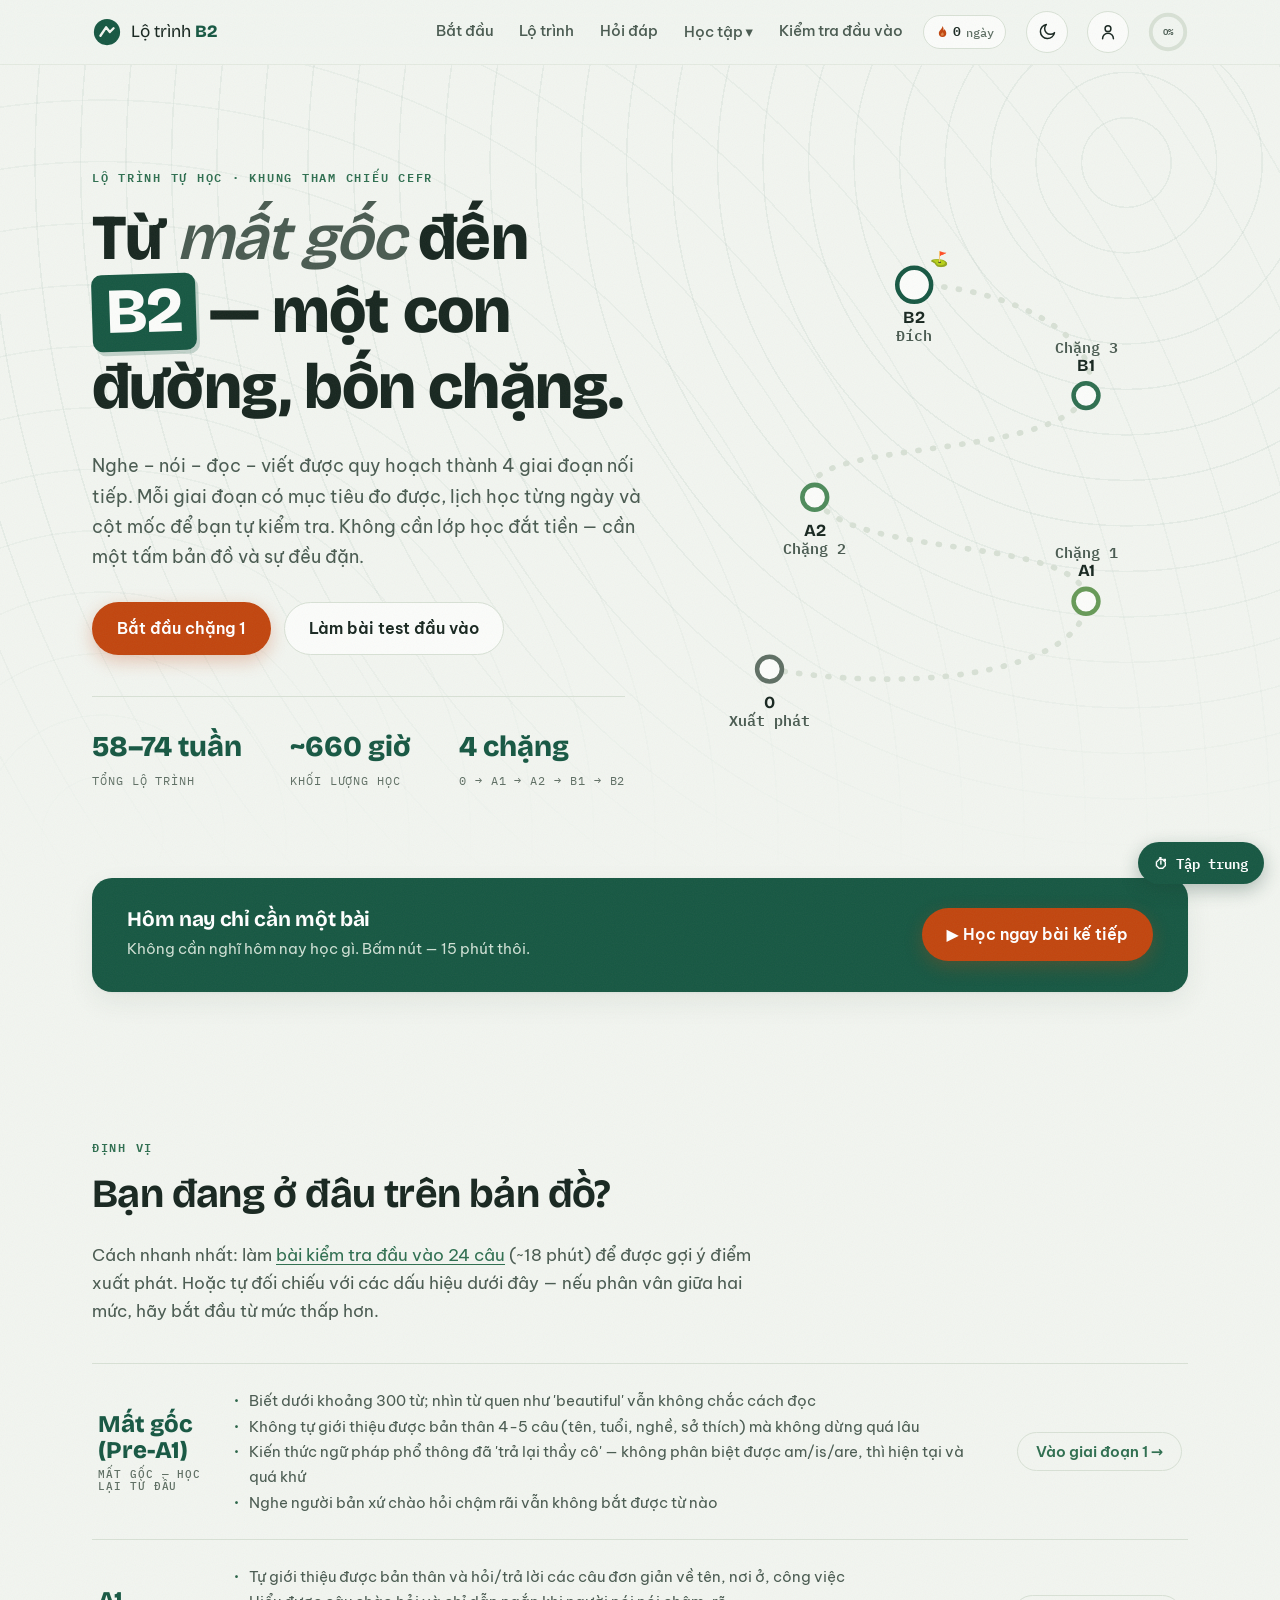
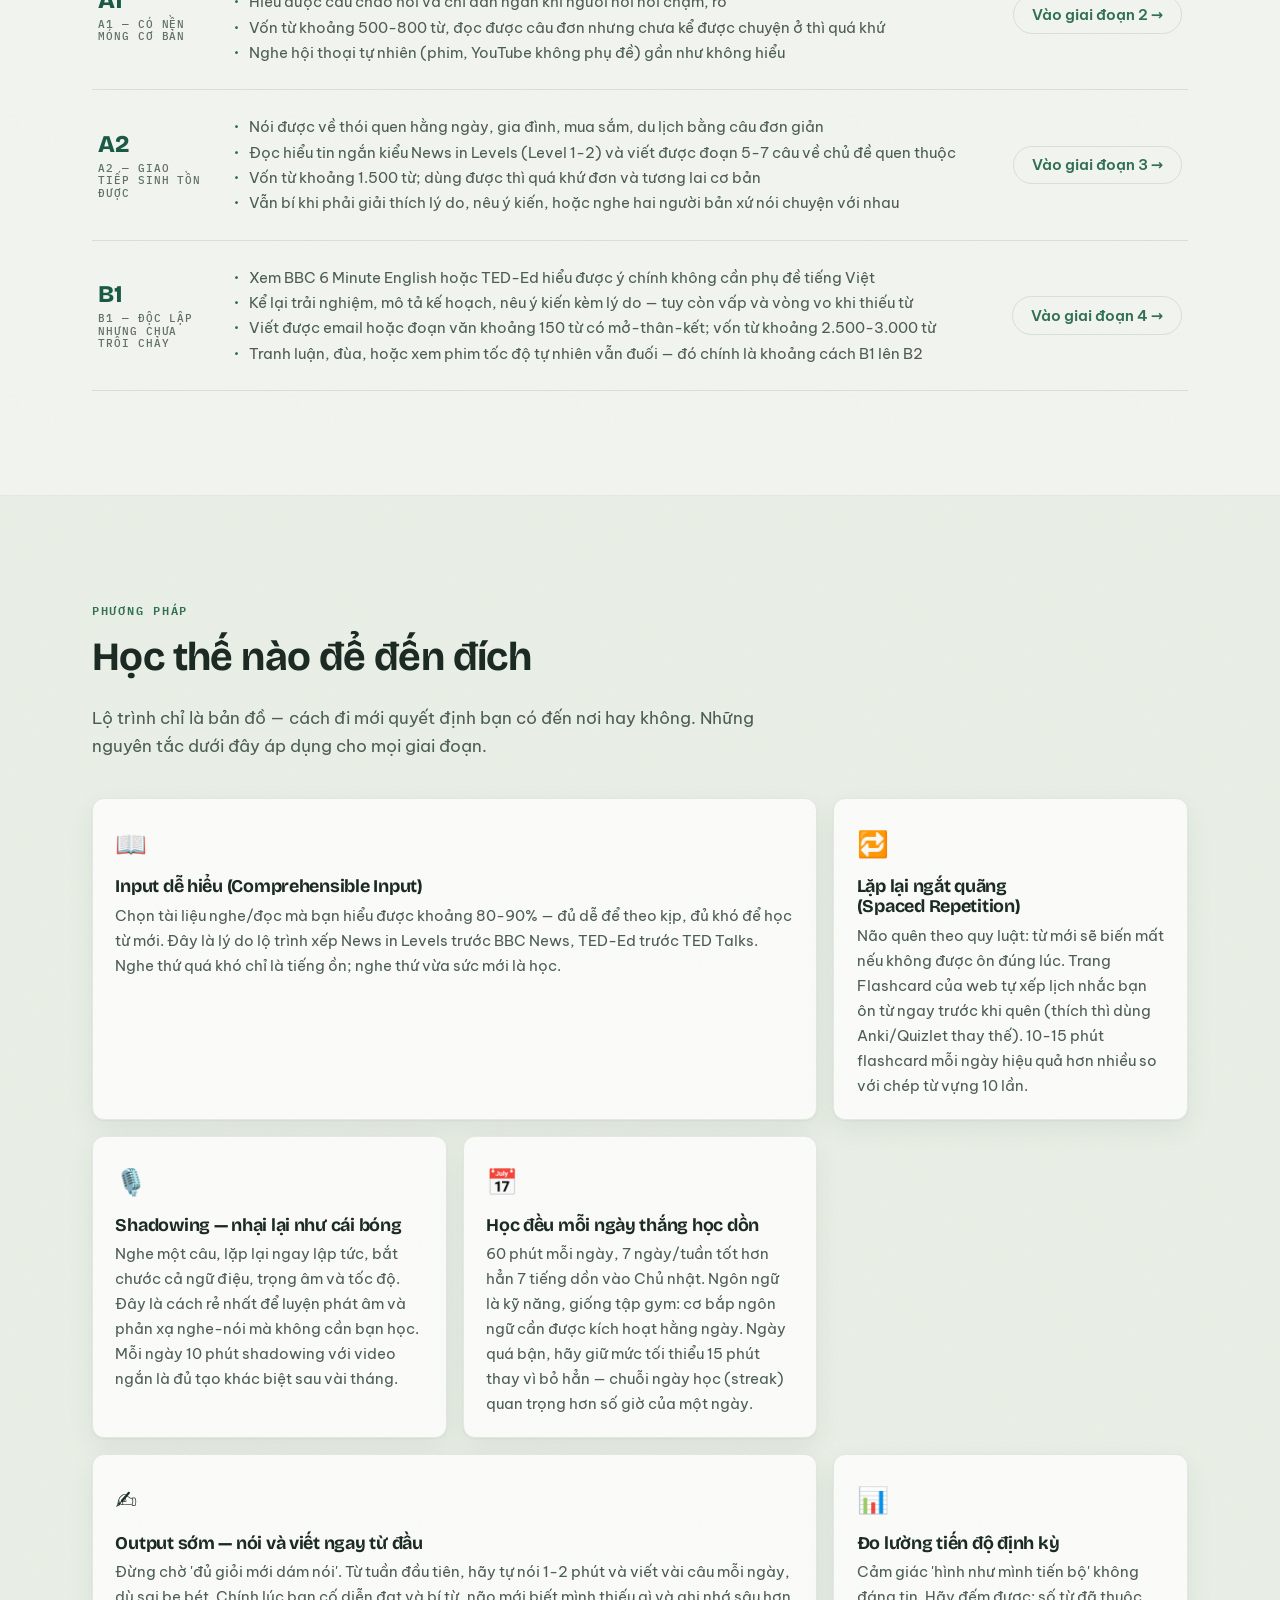
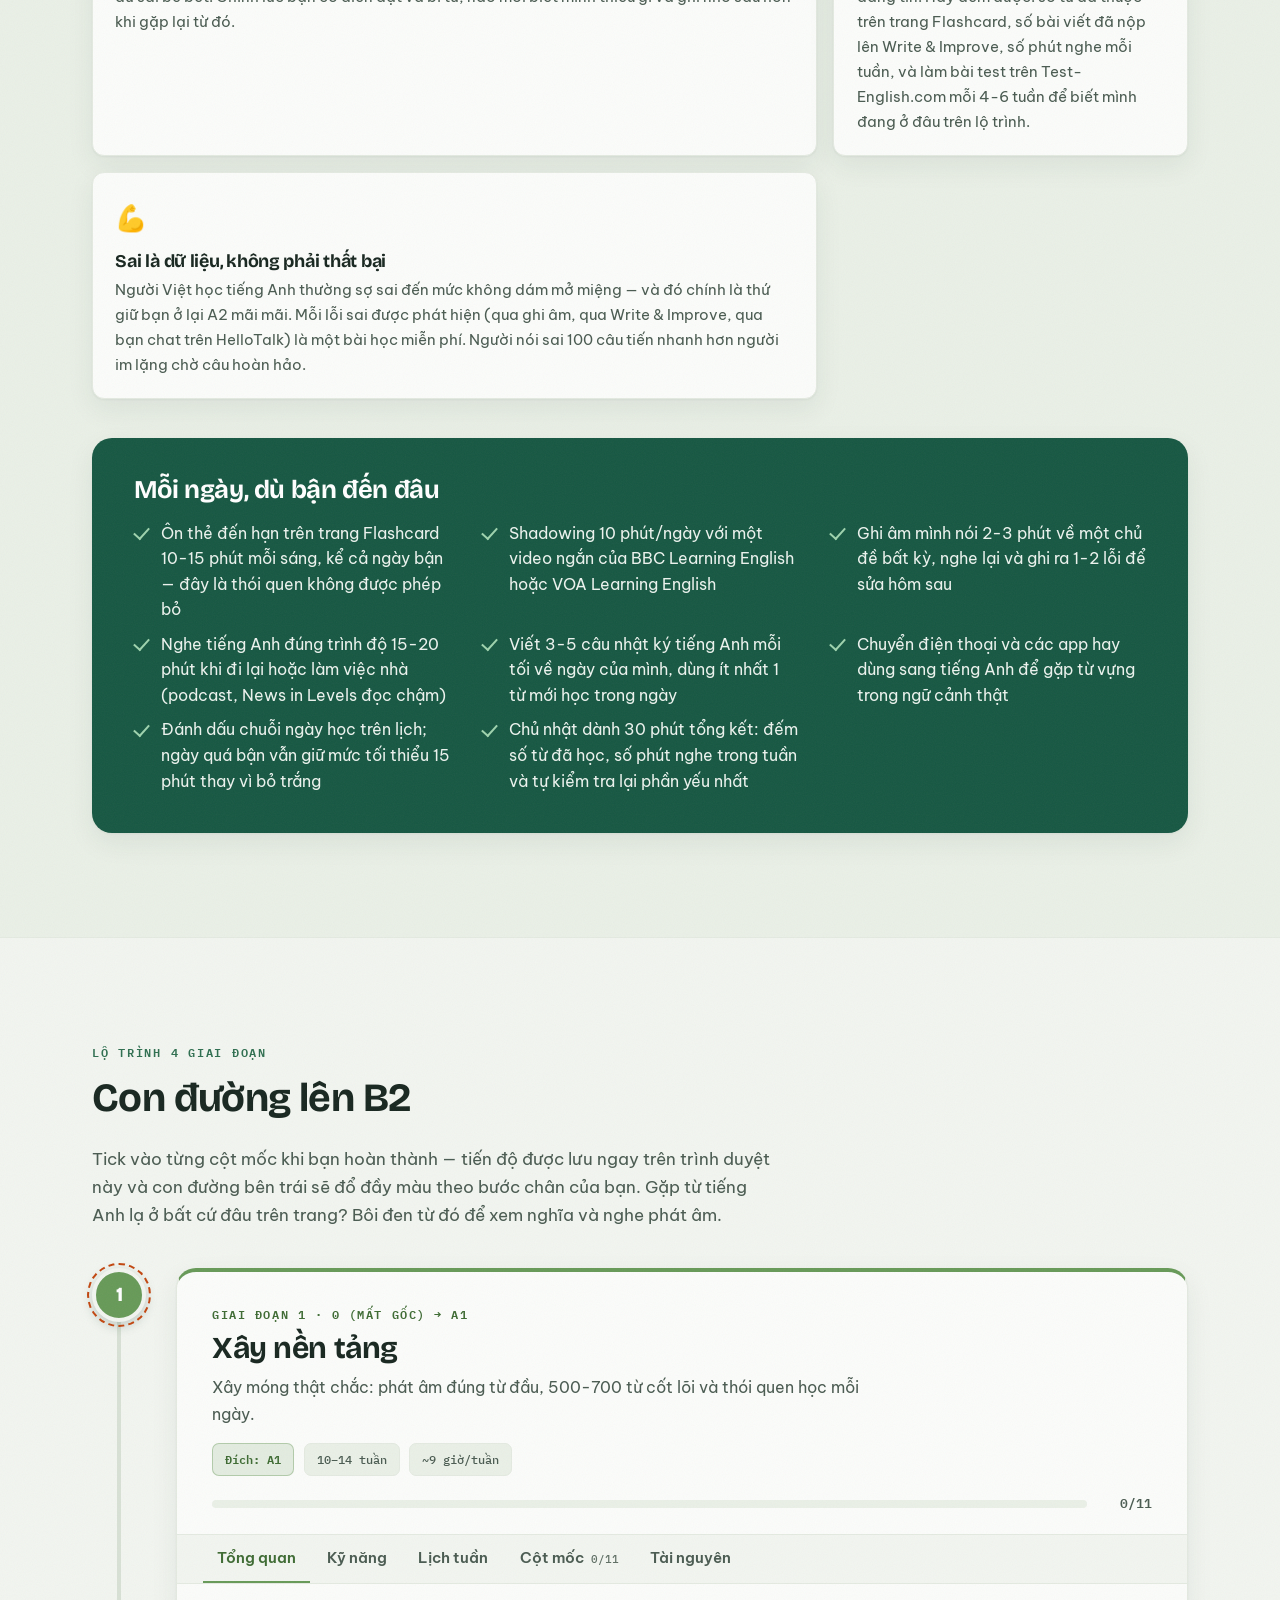
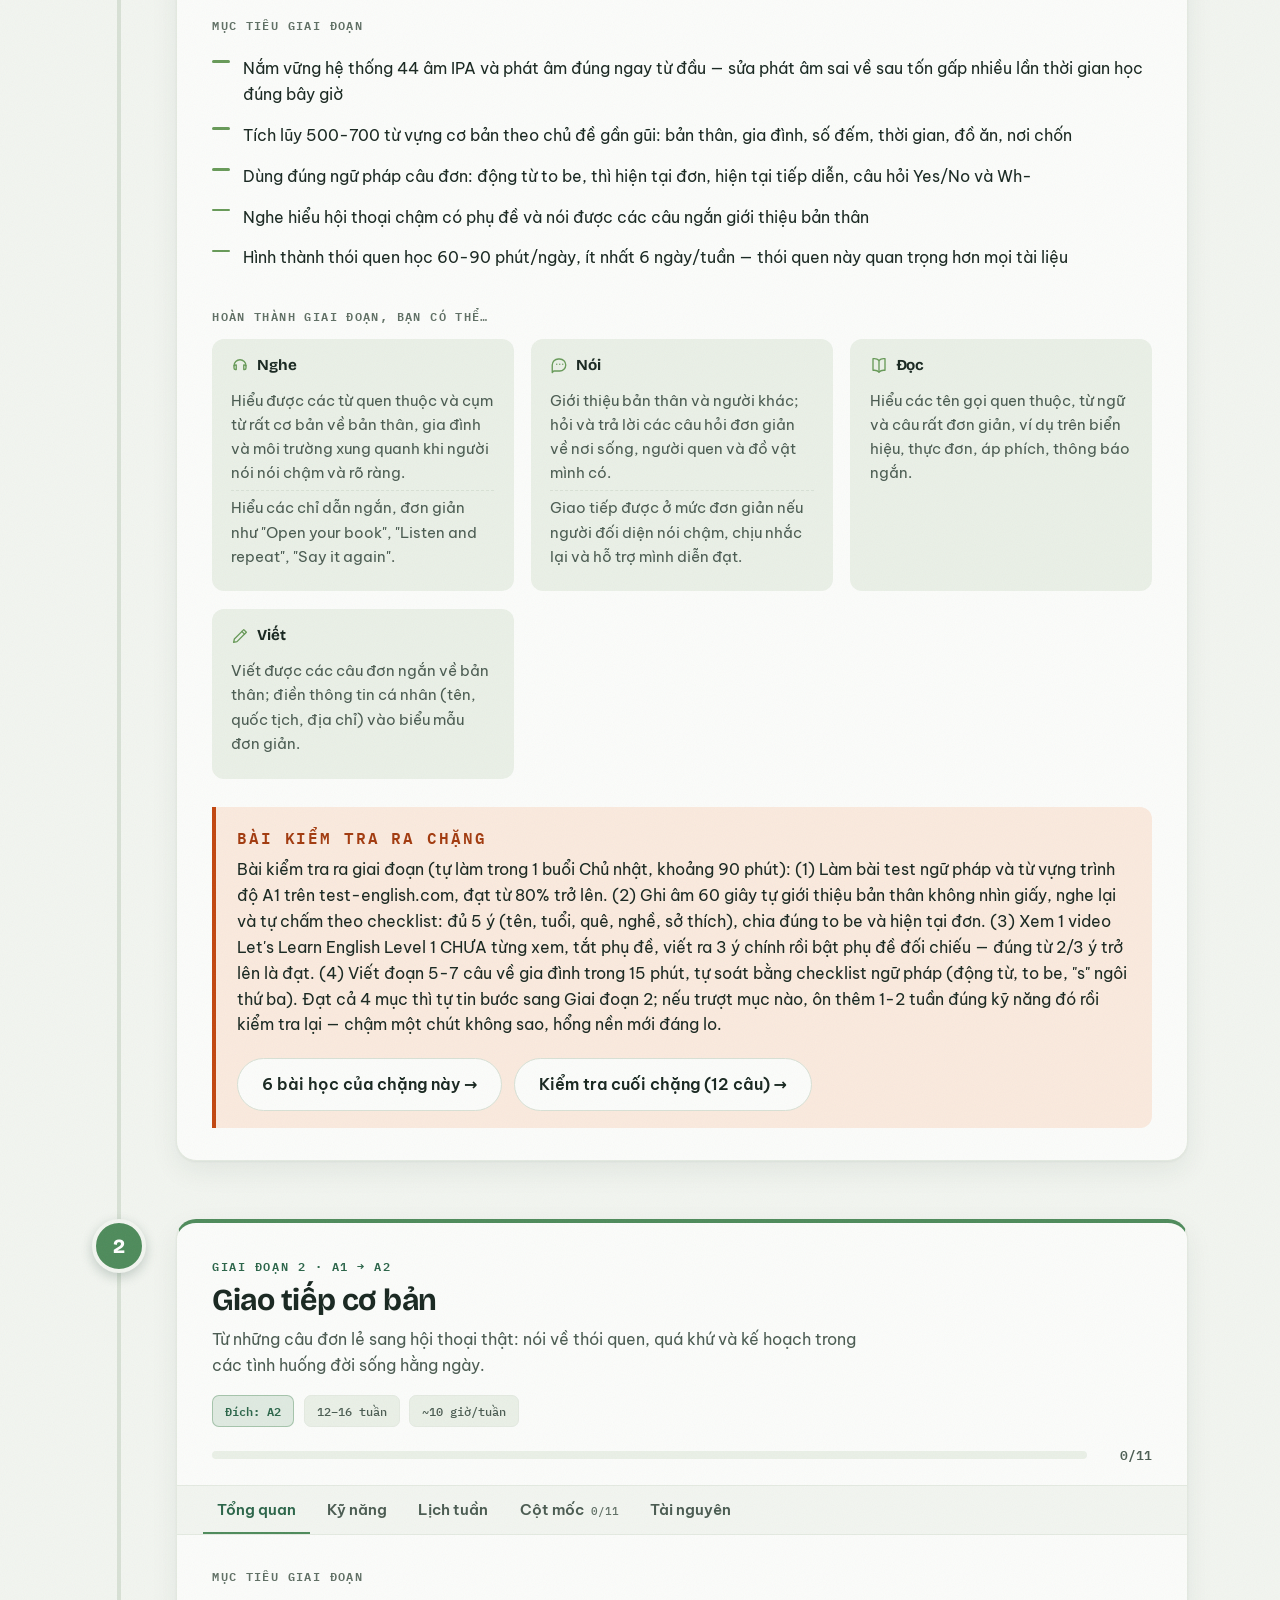
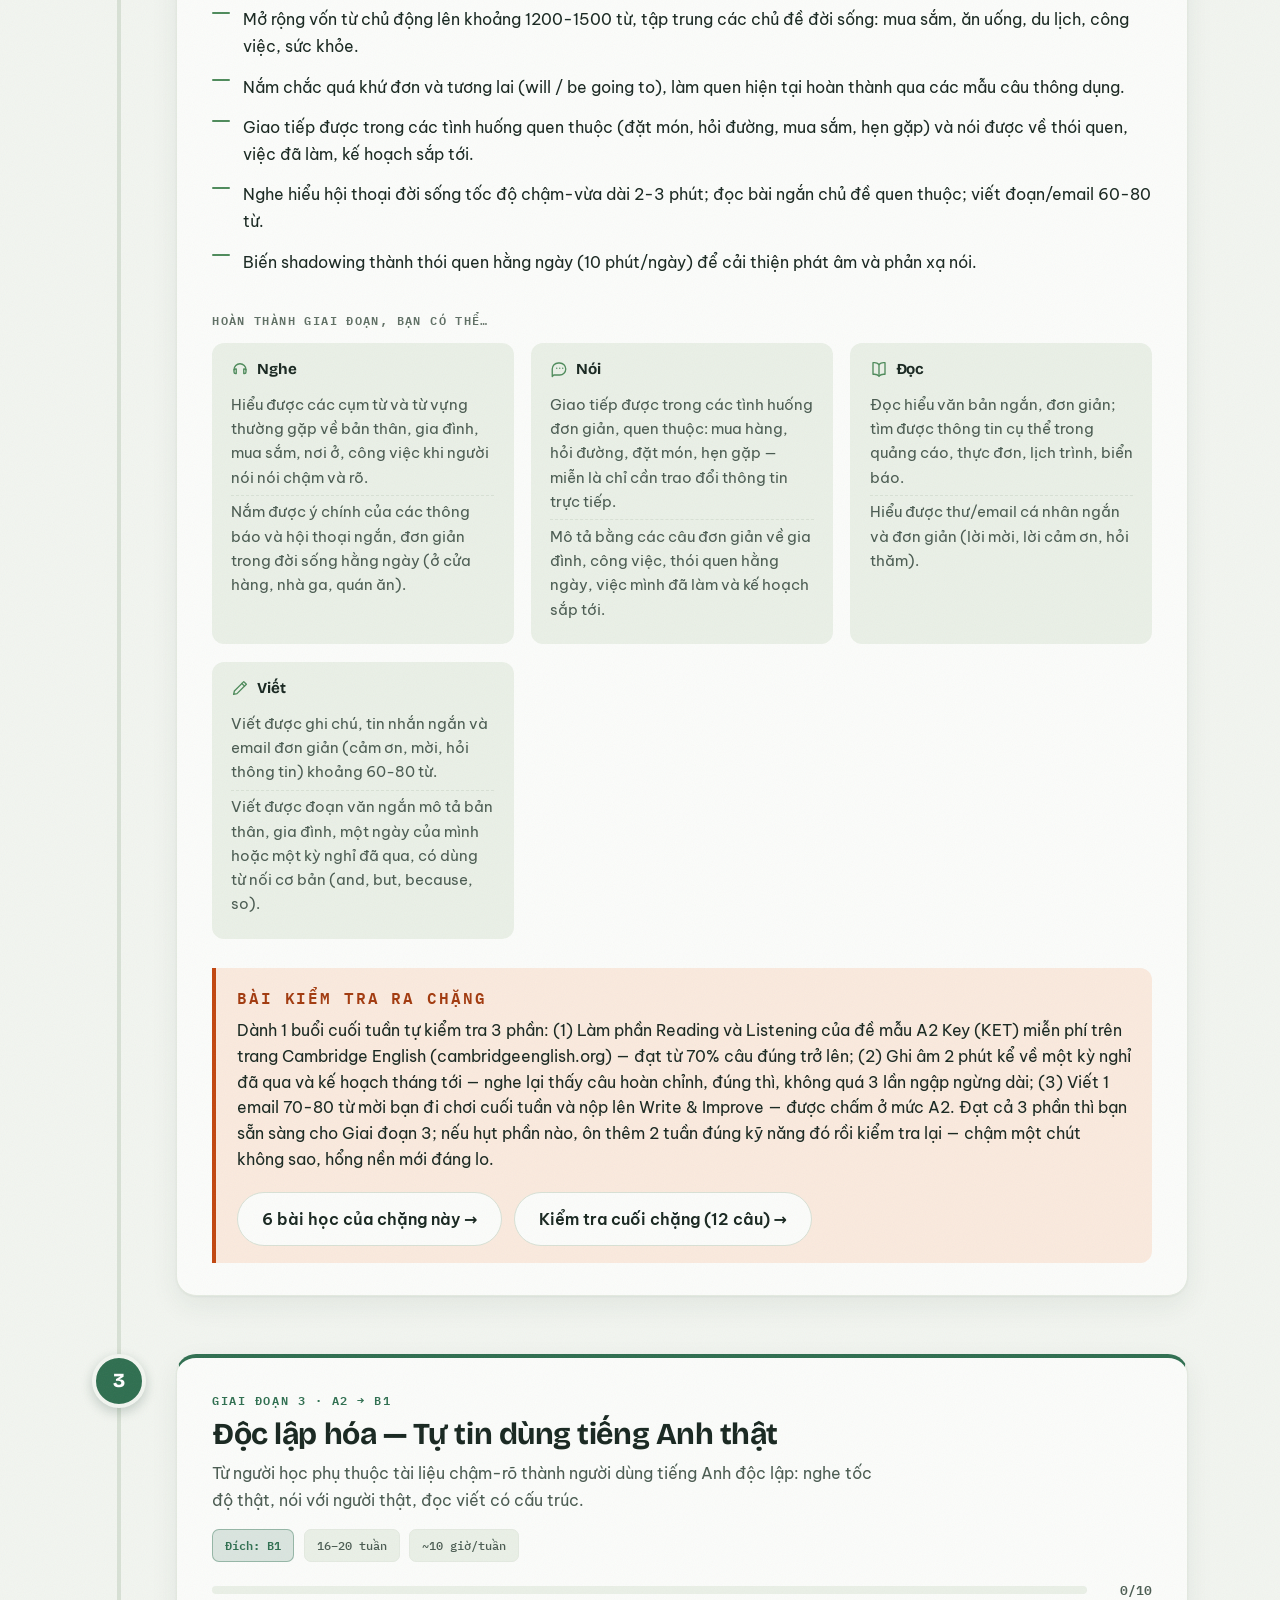
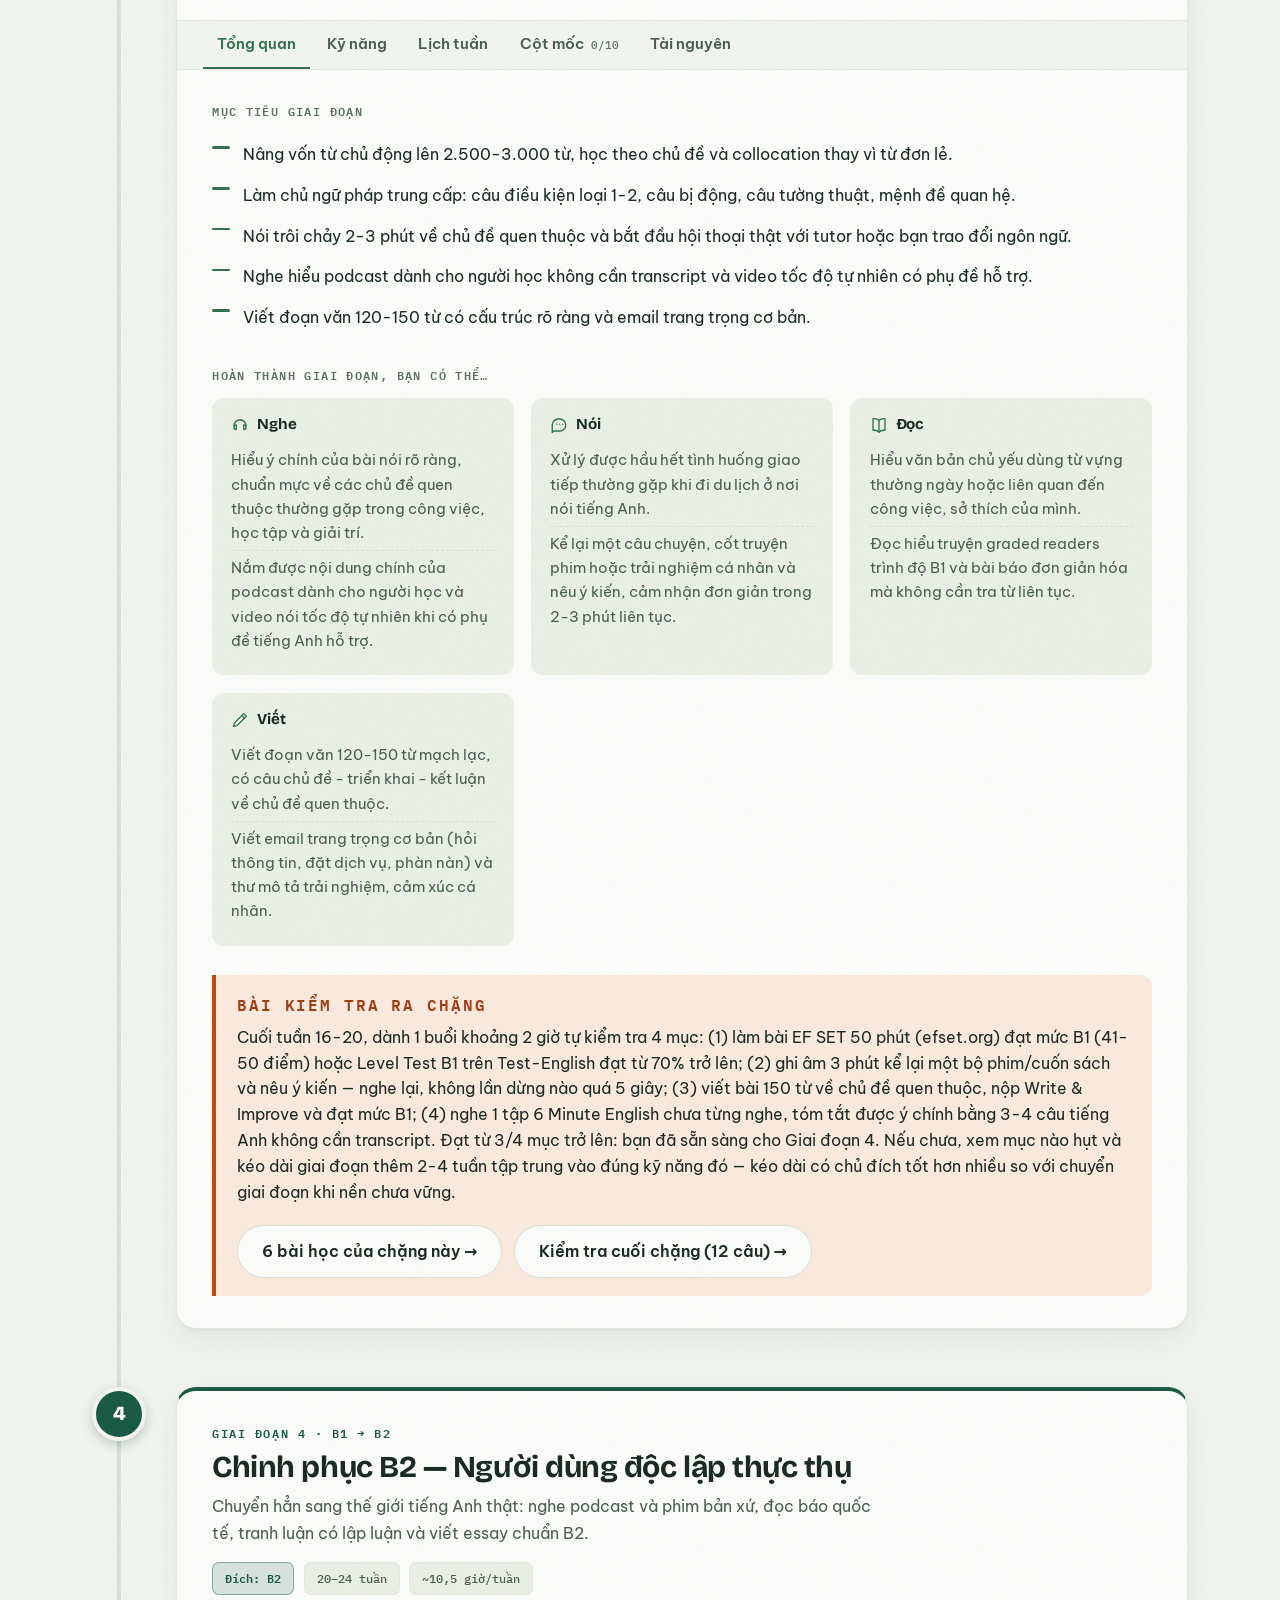
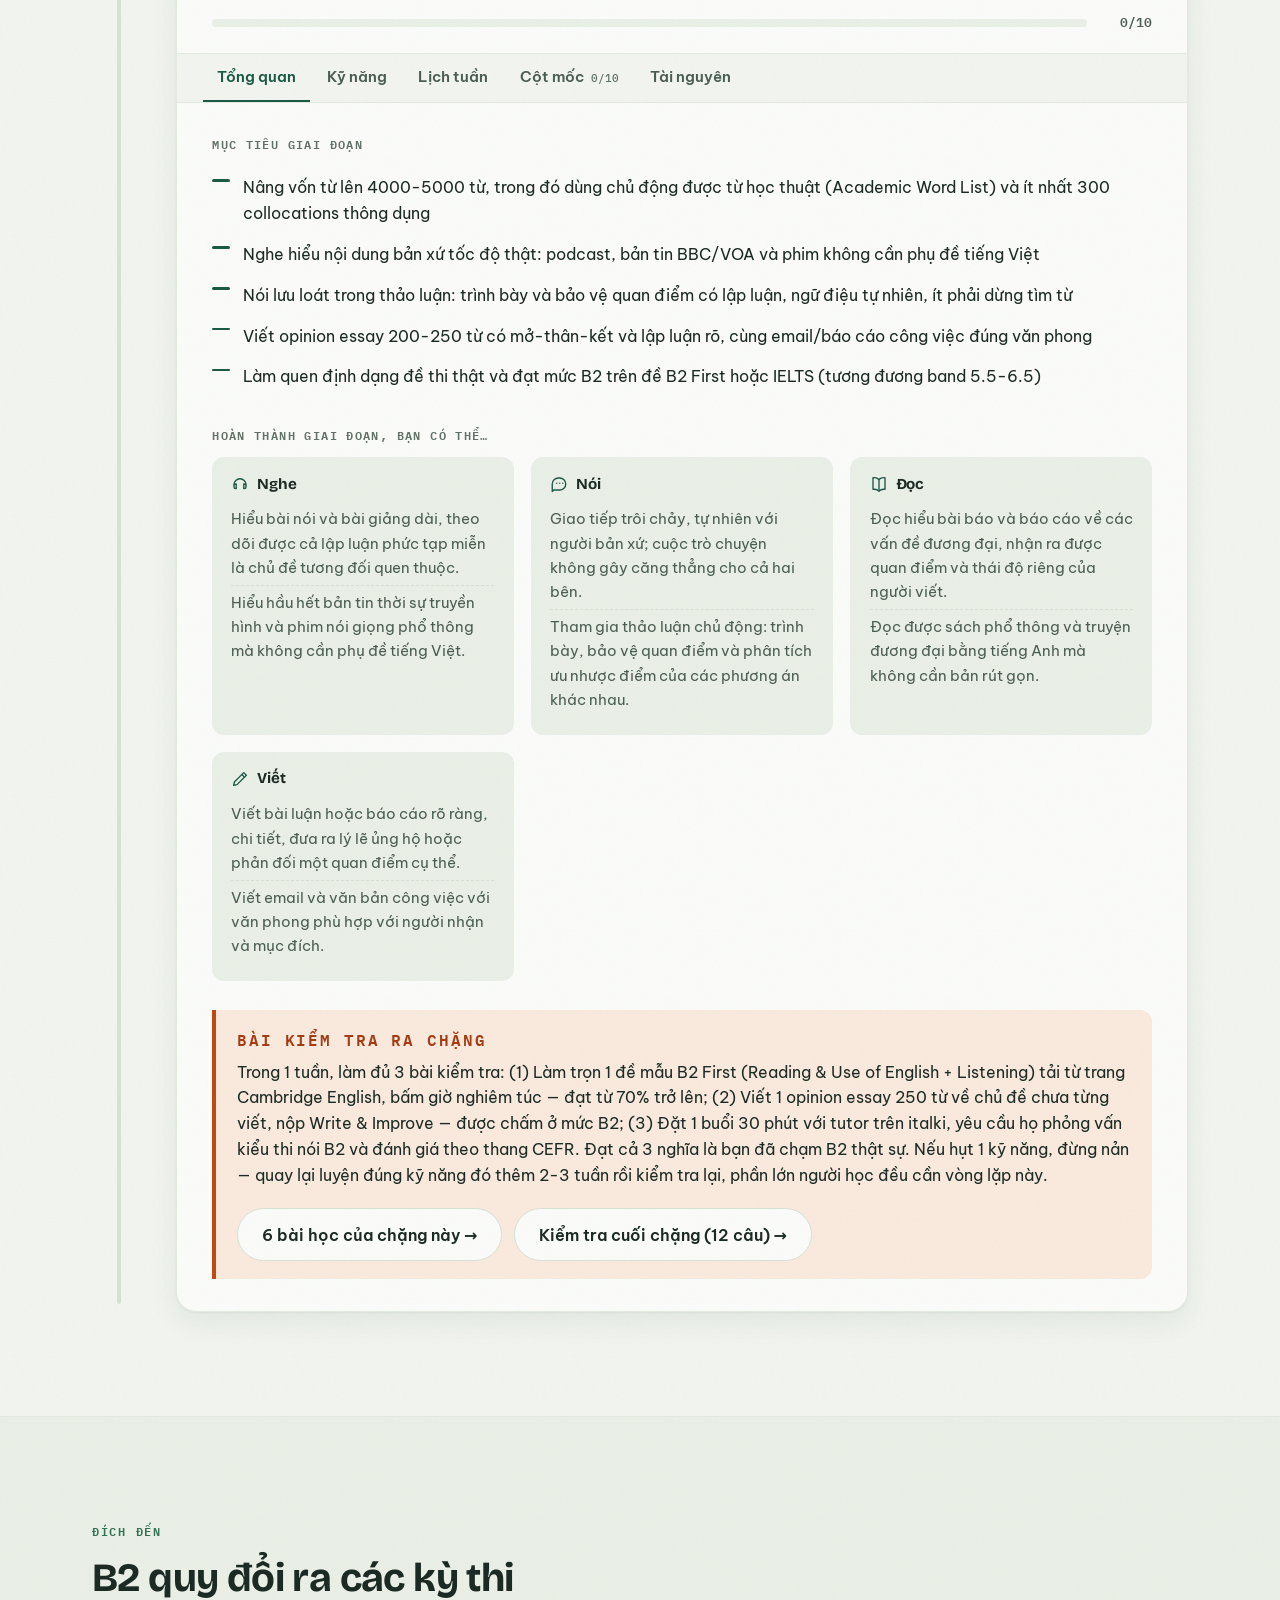
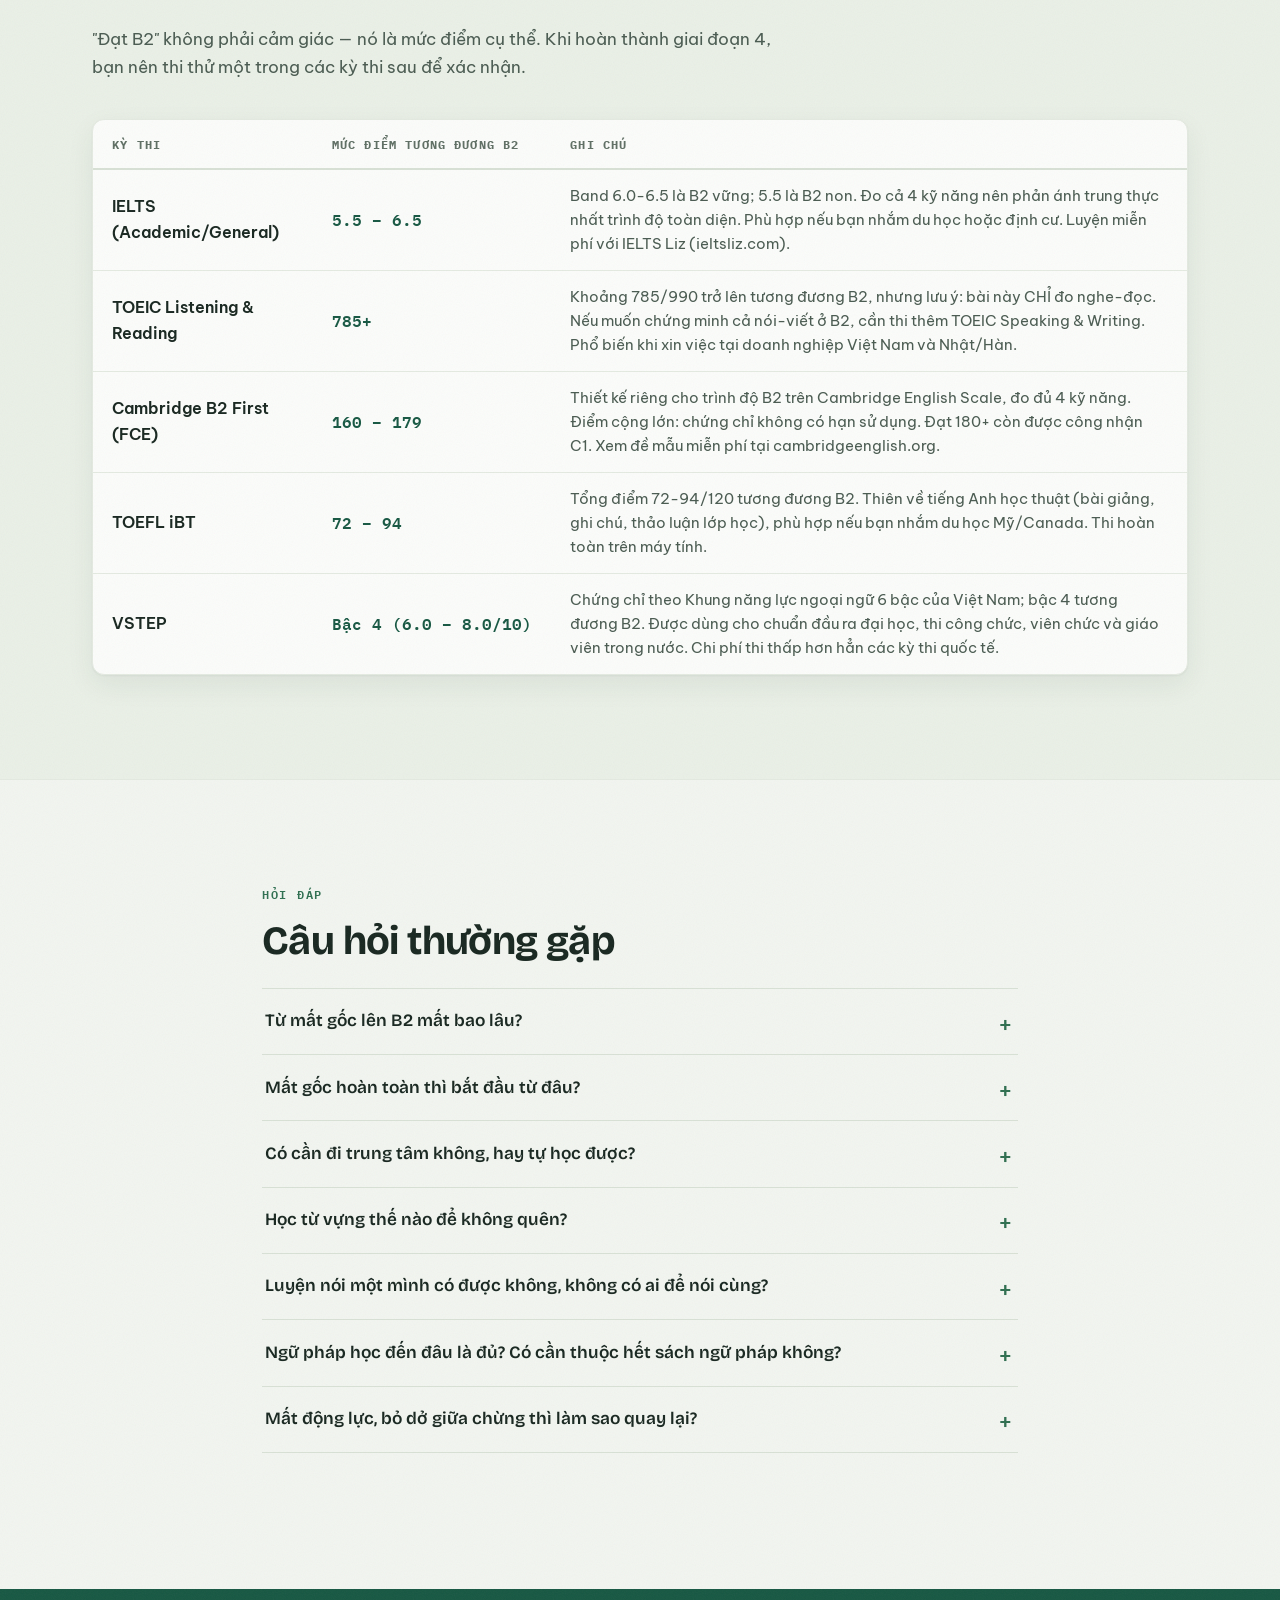
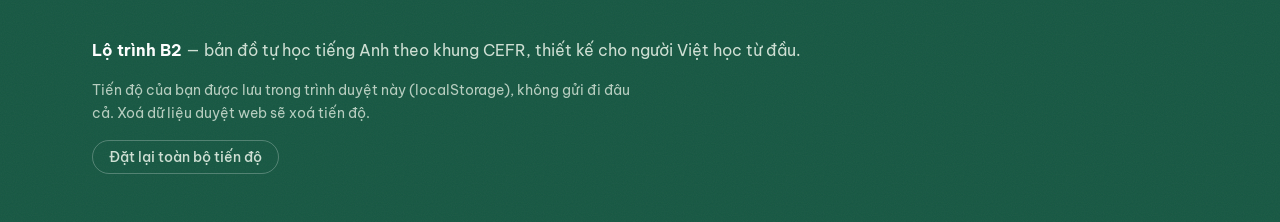
==== commit 70cbd159: "feat: site-wide dark mode with a header toggle - Dark palette via :root[data-theme="dark"], applied " ====
--- a/index.html
+++ b/index.html
@@ -4,6 +4,7 @@
   <meta charset="UTF-8">
   <meta name="viewport" content="width=device-width, initial-scale=1.0">
   <meta name="theme-color" content="#f2f5f0">
+  <script>(function(){try{var t=localStorage.getItem("b2-theme");if(t!=="dark"&&t!=="light"){t=(window.matchMedia&&matchMedia("(prefers-color-scheme: dark)").matches)?"dark":"light";}document.documentElement.setAttribute("data-theme",t);var m=document.querySelector("meta[name=theme-color]");if(m)m.setAttribute("content",t==="dark"?"#0e1512":"#f2f5f0");}catch(e){}})();</script>
   <title>Lộ trình B2 — Tự học tiếng Anh từ mất gốc đến B2</title>
   <meta name="description" content="Lộ trình tự học tiếng Anh theo khung CEFR: 4 giai đoạn từ mất gốc đến B2, có lịch học từng ngày, cột mốc đo được và tài nguyên miễn phí.">
   <link rel="preconnect" href="https://fonts.googleapis.com">
@@ -168,5 +169,6 @@
   <script src="sync-config.js"></script>
   <script src="sync.js"></script>
   <script src="word-lookup.js"></script>
+  <script src="theme-toggle.js"></script>
 </body>
 </html>
--- a/styles.css
+++ b/styles.css
@@ -15,8 +15,16 @@
   --line-soft: #e4eae1;
 
   --accent: #c2460f;      /* cam trail blaze — CTA & điểm nhấn duy nhất (trắng 5.0:1) */
-  --accent-deep: #a23a0e;
+  --accent-deep: #a23a0e; /* nền hover nút primary */
+  --accent-ink: #a23a0e;  /* accent làm CHỮ (tách khỏi -deep để sáng lên ở theme tối) */
   --accent-tint: #faeade;
+
+  /* trạng thái lỗi + ranh giới ô nhập — token hoá để đổi được ở theme tối */
+  --danger-ink: #9c3413;  /* chữ đỏ (lỗi) */
+  --danger-bg: #f9ece6;   /* nền nhạt của ô lỗi */
+  --danger-line: #c04a2a; /* viền/gạch chân lỗi */
+  --danger-solid: #9c3413;/* nền đặc (toast lỗi) chữ trắng */
+  --input-line: #74857a;  /* viền ô nhập (đạt tương phản 1.4.11) */
 
   --s1: #679a58;          /* chặng 1 → 4: xanh đậm dần theo "độ cao" (nền/marker) */
   --s2: #4e8b5b;
@@ -40,12 +48,48 @@
   --ease-spring: cubic-bezier(0.22, 1, 0.36, 1);
 }
 
+/* ---------- THEME TỐI ----------
+   data-theme="dark" do script đặt trên <html> (theo lựa chọn đã lưu hoặc hệ
+   thống). Đảo bộ token: nền tối, chữ sáng, xanh/cam sáng hơn cho đủ tương phản.
+   Chữ dùng biến "-ink" (sáng); nền màu vẫn dùng token --s và --accent (đủ tối cho chữ trắng). */
+:root[data-theme="dark"] {
+  --bg: #0e1512;
+  --surface: #16201b;
+  --surface-2: #1f2b25;
+  --ink: #e9efe9;
+  --ink-soft: #b0bfb5;
+  --ink-faint: #8fa096;
+  --line: #2c3a33;
+  --line-soft: #223029;
+
+  --accent: #e46a33;       /* CTA nền cam (chữ trắng, nút to/đậm) */
+  --accent-deep: #c85426;  /* hover nút primary */
+  --accent-ink: #f2916a;   /* accent làm CHỮ trên nền tối */
+  --accent-tint: #2b1d14;  /* nền cam nhạt → nâu đậm */
+
+  --s1: #5f9a55; --s2: #4f9068; --s3: #3f8f6d; --s4: #2f8f6e;          /* nền marker/chip: đủ tối cho chữ trắng */
+  --s1-ink: #8fce8f; --s2-ink: #86cda4; --s3-ink: #82c8a2; --s4-ink: #83cba9; /* CHỮ xanh sáng trên nền tối */
+
+  --shadow-soft: 0 1px 2px rgba(0, 0, 0, 0.45), 0 12px 30px rgba(0, 0, 0, 0.55);
+
+  --danger-ink: #f2a488;
+  --danger-bg: #351d17;
+  --danger-line: #cf6a4a;
+  --danger-solid: #b3441c;
+  --input-line: #71857a;
+}
+:root[data-theme="dark"] .score-banner.fail { border-color: var(--danger-line); }  /* #e5b8a5 sáng → dịu lại ở nền tối */
+:root[data-theme="dark"] .skill-switch button[aria-pressed="true"] { background: var(--s3); border-color: var(--s3); } /* --ink làm nền sẽ đảo sáng → dùng xanh cho pill đang chọn */
+
 * { box-sizing: border-box; }
 
-html { scroll-behavior: smooth; scroll-padding-top: 84px; }
+/* nền trên CẢ html: iOS Safari lộ canvas gốc (html) ở dải trên cùng khi cuộn
+   quá đà (overscroll) — không đặt thì hiện dải TRẮNG sát status bar. */
+html { scroll-behavior: smooth; scroll-padding-top: 84px; background: var(--bg); }
 
 body {
   margin: 0;
+  position: relative; /* containing block cho lớp grain (::after absolute) */
   background: var(--bg);
   color: var(--ink);
   font-family: var(--font-body);
@@ -54,10 +98,14 @@
   -webkit-font-smoothing: antialiased;
 }
 
-/* Grain nhẹ toàn trang — giấy bản đồ, không phẳng lì */
+/* Grain nhẹ toàn trang — giấy bản đồ, không phẳng lì.
+   Dùng position:absolute (KHÔNG fixed): iOS Safari (iOS 26+) lấy màu thanh
+   trạng thái từ phần tử FIXED sát mép trên; một lớp phủ fixed nhiễu-hạt z-index
+   cao ngay đỉnh màn hình làm status bar bị "hở"/nhòe khi cuộn. Absolute thì phủ
+   theo chiều cao tài liệu (cuộn cùng trang, nhìn y hệt) và không bị Safari lấy mẫu. */
 body::after {
   content: "";
-  position: fixed;
+  position: absolute;
   inset: 0;
   pointer-events: none;
   z-index: 999;
@@ -78,8 +126,8 @@
 h2 { font-size: clamp(1.7rem, 3.6vw, 2.5rem); font-weight: 700; }
 h3 { font-size: clamp(1.25rem, 2.4vw, 1.6rem); font-weight: 700; }
 p { margin: 0 0 1em; }
-a { color: var(--s3); text-decoration-thickness: 1px; text-underline-offset: 3px; }
-a:hover { color: var(--accent-deep); }
+a { color: var(--s3-ink); text-decoration-thickness: 1px; text-underline-offset: 3px; }
+a:hover { color: var(--accent-ink); }
 
 :focus-visible { outline: 2.5px solid var(--accent); outline-offset: 2px; border-radius: 3px; }
 
@@ -89,7 +137,7 @@
   font-weight: 600;
   letter-spacing: 0.14em;
   text-transform: uppercase;
-  color: var(--s3);
+  color: var(--s3-ink);
   margin: 0 0 0.9rem;
 }
 
@@ -134,7 +182,7 @@
   font-family: var(--font-display);
   font-size: 1.08rem;
 }
-.brand-name b { color: var(--s4); font-weight: 800; }
+.brand-name b { color: var(--s4-ink); font-weight: 800; }
 .brand-mark { width: 30px; height: 30px; }
 .brand-mark circle { fill: var(--s4); }
 .brand-mark path { stroke: var(--bg); stroke-width: 2.5; fill: none; stroke-linecap: round; stroke-linejoin: round; }
@@ -198,7 +246,7 @@
   font-size: 0.95rem;
 }
 .nav-drop a:hover { background: var(--surface-2); border-bottom: none; }
-.nav-drop a[aria-current="page"] { color: var(--s4); font-weight: 600; }
+.nav-drop a[aria-current="page"] { color: var(--s4-ink); font-weight: 600; }
 
 /* nút hamburger — chỉ hiện trên mobile (bật ở media query) */
 .nav-toggle {
@@ -324,7 +372,7 @@
 .btn-primary:hover { background: var(--accent-deep); transform: translateY(-2px); color: #fff; }
 .btn-primary:active { transform: translateY(0); }
 .btn-ghost { border-color: var(--line); color: var(--ink); background: var(--surface); }
-.btn-ghost:hover { border-color: var(--s3); color: var(--s3); transform: translateY(-2px); }
+.btn-ghost:hover { border-color: var(--s3-ink); color: var(--s3-ink); transform: translateY(-2px); }
 
 .hero-stats {
   display: grid;
@@ -348,7 +396,7 @@
   font-family: var(--font-display);
   font-size: clamp(1.3rem, 2.3vw, 1.8rem);
   font-weight: 800;
-  color: var(--s4);
+  color: var(--s4-ink);
   white-space: nowrap;
 }
 
@@ -389,7 +437,7 @@
   font-family: var(--font-display);
   font-size: 1.5rem;
   font-weight: 800;
-  color: var(--s4);
+  color: var(--s4-ink);
   line-height: 1.1;
 }
 .placement-level small {
@@ -404,12 +452,12 @@
 }
 .placement-signs { margin: 0; padding: 0; list-style: none; color: var(--ink-soft); font-size: 0.96rem; }
 .placement-signs li { padding-left: 1.15rem; position: relative; }
-.placement-signs li::before { content: "·"; position: absolute; left: 0.2rem; color: var(--s2); font-weight: 800; }
+.placement-signs li::before { content: "·"; position: absolute; left: 0.2rem; color: var(--s2-ink); font-weight: 800; }
 .placement-cta {
   font-family: var(--font-body);
   font-weight: 600;
   font-size: 0.92rem;
-  color: var(--s3);
+  color: var(--s3-ink);
   background: none;
   border: 1.5px solid var(--line);
   border-radius: 999px;
@@ -418,7 +466,7 @@
   white-space: nowrap;
   transition: all 0.2s;
 }
-.placement-cta:hover { border-color: var(--accent); color: var(--accent-deep); background: var(--accent-tint); }
+.placement-cta:hover { border-color: var(--accent); color: var(--accent-ink); background: var(--accent-tint); }
 
 /* ====== Method / principles ====== */
 .principles-grid {
@@ -688,7 +736,7 @@
   border-radius: 0 var(--radius-md) var(--radius-md) 0;
   padding: 1.1rem 1.3rem;
 }
-.exit-test .panel-label { color: var(--accent-deep); margin-bottom: 0.4rem; }
+.exit-test .panel-label { color: var(--accent-ink); margin-bottom: 0.4rem; }
 .exit-test p { margin: 0; font-size: 0.98rem; }
 
 /* skills accordion */
@@ -760,7 +808,7 @@
 .week-table ul { margin: 0; padding-left: 1.1rem; }
 .week-table li { padding: 0.08rem 0; }
 .week-table tr.is-review td { background: var(--accent-tint); }
-.week-table tr.is-review .week-day { color: var(--accent-deep); }
+.week-table tr.is-review .week-day { color: var(--accent-ink); }
 
 /* milestones checklist */
 .milestone-list { margin: 0; padding: 0; list-style: none; border-top: 1px solid var(--line-soft); }
@@ -815,7 +863,7 @@
 }
 .resource-name { font-weight: 600; }
 .resource-name a { color: var(--ink); text-decoration-color: var(--line); }
-.resource-name a:hover { color: var(--accent-deep); text-decoration-color: currentColor; }
+.resource-name a:hover { color: var(--accent-ink); text-decoration-color: currentColor; }
 .resource-badges { display: flex; gap: 0.4rem; margin-top: 0.35rem; flex-wrap: wrap; }
 .badge {
   font-family: var(--font-mono);
@@ -828,7 +876,7 @@
   border: 1px solid var(--line);
   color: var(--ink-faint);
 }
-.badge-free { border-color: color-mix(in srgb, var(--s2) 45%, transparent); color: var(--s3); background: color-mix(in srgb, var(--s2) 9%, transparent); }
+.badge-free { border-color: color-mix(in srgb, var(--s2) 45%, transparent); color: var(--s3-ink); background: color-mix(in srgb, var(--s2) 9%, transparent); }
 .resource-note { color: var(--ink-soft); font-size: 0.93rem; align-self: center; }
 
 /* ====== Benchmarks ====== */
@@ -853,7 +901,7 @@
 .benchmark-table td { padding: 0.85rem 1.2rem; border-bottom: 1px solid var(--line-soft); }
 .benchmark-table tr:last-child td { border-bottom: none; }
 .benchmark-exam { font-weight: 600; }
-.benchmark-score { font-family: var(--font-mono); font-weight: 600; color: var(--s4); white-space: nowrap; }
+.benchmark-score { font-family: var(--font-mono); font-weight: 600; color: var(--s4-ink); white-space: nowrap; }
 .benchmark-table .benchmark-note { color: var(--ink-soft); font-size: 0.92rem; }
 
 /* ====== FAQ ====== */
@@ -877,7 +925,7 @@
   transform: translateY(-50%);
   font-family: var(--font-mono);
   font-size: 1.3rem;
-  color: var(--s3);
+  color: var(--s3-ink);
   transition: transform 0.25s var(--ease-spring);
 }
 .faq-list details[open] summary::after { transform: translateY(-50%) rotate(45deg); color: var(--accent); }
@@ -983,8 +1031,8 @@
     color: var(--ink-soft);
     cursor: pointer;
   }
-  .nav-account.is-in { color: var(--s4); }
-  .nav-account.is-in svg { color: var(--s4); }
+  .nav-account.is-in { color: var(--s4-ink); }
+  .nav-account.is-in svg { color: var(--s4-ink); }
 
   /* nhóm "Học tập" = accordion thu gọn được (bấm nút để mở/đóng) */
   .nav-group { position: static; }
@@ -1058,7 +1106,7 @@
   font-family: var(--font-mono);
   font-size: 0.78rem;
   font-weight: 600;
-  color: var(--s3);
+  color: var(--s3-ink);
   background: var(--surface-2);
   border-radius: var(--radius-sm);
   padding: 0.2rem 0.55rem;
@@ -1086,8 +1134,8 @@
   transition: border-color 0.15s, background 0.15s;
   font-size: 1rem;
 }
-.quiz-option:hover { border-color: var(--s2); }
-.quiz-option input { accent-color: var(--s3); width: 17px; height: 17px; flex: none; }
+.quiz-option:hover { border-color: var(--s2-ink); }
+.quiz-option input { accent-color: var(--s3-ink); width: 17px; height: 17px; flex: none; }
 .quiz-option-key {
   font-family: var(--font-mono);
   font-size: 0.75rem;
@@ -1095,11 +1143,11 @@
   color: var(--ink-faint);
   flex: none;
 }
-.quiz-option:has(input:checked) { border-color: var(--s3); background: color-mix(in srgb, var(--s2) 7%, var(--surface)); }
+.quiz-option:has(input:checked) { border-color: var(--s3-ink); background: color-mix(in srgb, var(--s2) 7%, var(--surface)); }
 .is-graded .quiz-option { cursor: default; }
 .is-graded .quiz-option-key { color: var(--ink-soft); }
-.is-graded .quiz-option.is-correct { border-color: var(--s3); background: color-mix(in srgb, var(--s2) 14%, var(--surface)); }
-.is-graded .quiz-option.is-wrong { border-color: #c04a2a; background: #f9ece6; }
+.is-graded .quiz-option.is-correct { border-color: var(--s3-ink); background: color-mix(in srgb, var(--s2) 14%, var(--surface)); }
+.is-graded .quiz-option.is-wrong { border-color: var(--danger-line); background: var(--danger-bg); }
 .quiz-explain {
   margin-top: 0.85rem;
   font-size: 0.93rem;
@@ -1109,9 +1157,9 @@
   border-radius: 0 var(--radius-sm) var(--radius-sm) 0;
   padding: 0.65rem 0.9rem;
 }
-.quiz-explain.no { border-left-color: #c04a2a; background: #f9ece6; }
+.quiz-explain.no { border-left-color: var(--danger-line); background: var(--danger-bg); }
 .quiz-footer { display: flex; align-items: center; justify-content: space-between; gap: 1rem; margin-top: 1.4rem; flex-wrap: wrap; }
-.quiz-status { margin: 0; font-size: 0.92rem; color: var(--accent-deep); }
+.quiz-status { margin: 0; font-size: 0.92rem; color: var(--accent-ink); }
 
 /* stepper (kiểm tra đầu vào) */
 .quiz-counter { font-family: var(--font-mono); font-size: 0.8rem; font-weight: 600; color: var(--ink-soft); margin: 0 0 0.5rem; }
@@ -1123,7 +1171,7 @@
   font-family: var(--font-display);
   font-size: clamp(2.2rem, 6vw, 3.4rem);
   font-weight: 800;
-  color: var(--s4);
+  color: var(--s4-ink);
   line-height: 1.05;
   margin: 0.2rem 0 0.6rem;
 }
@@ -1170,7 +1218,7 @@
   background: var(--surface);
   font-size: 0.95rem;
 }
-.placement-saved b { color: var(--s4); }
+.placement-saved b { color: var(--s4-ink); }
 
 /* ----- trang bài học ----- */
 .stage-switch { display: flex; gap: 0.5rem; flex-wrap: wrap; margin-bottom: 2rem; }
@@ -1229,7 +1277,7 @@
 .lesson-row-title { font-weight: 600; color: var(--ink); }
 .lesson-row-sub { display: block; font-weight: 400; font-size: 0.88rem; color: var(--ink-soft); margin-top: 0.15rem; }
 .lesson-row-score { font-family: var(--font-mono); font-size: 0.82rem; color: var(--ink-soft); white-space: nowrap; }
-.lesson-row.is-test .lesson-row-num { background: var(--accent-tint); color: var(--accent-deep); }
+.lesson-row.is-test .lesson-row-num { background: var(--accent-tint); color: var(--accent-ink); }
 .lesson-row.is-test.is-done .lesson-row-num { background: var(--accent); color: #fff; }
 
 .lesson-back { margin-bottom: 1.4rem; display: inline-flex; }
@@ -1257,7 +1305,7 @@
   background: var(--surface-2);
 }
 .score-banner.pass { border-color: color-mix(in srgb, var(--s2) 40%, transparent); background: color-mix(in srgb, var(--s2) 12%, var(--surface)); }
-.score-banner.fail { border-color: #e5b8a5; background: #f9ece6; }
+.score-banner.fail { border-color: #e5b8a5; background: var(--danger-bg); }
 .score-banner b { font-family: var(--font-display); }
 
 @media (max-width: 680px) {
@@ -1320,7 +1368,7 @@
   padding: 0.32rem 0.75rem;
   cursor: pointer;
 }
-.lookup-say:hover { border-color: var(--s3); }
+.lookup-say:hover { border-color: var(--s3-ink); }
 .lookup-vi { margin: 0.7rem 0 0; font-size: 0.98rem; overflow-wrap: anywhere; }
 
 /* cách dùng từ (dictionaryapi) — 1 gợi ý, bấm xổ thêm */
@@ -1356,14 +1404,14 @@
   padding: 0.2rem 0;
   cursor: pointer;
 }
-.use-more:hover { color: var(--accent-deep); }
+.use-more:hover { color: var(--accent-ink); }
 .use-full { margin-top: 0.5rem; }
 .use-block { margin-bottom: 0.5rem; }
 .use-block ul { margin: 0.25rem 0 0; padding-left: 1.1rem; }
 .use-block li { font-size: 0.9rem; color: var(--ink-soft); margin-bottom: 0.2rem; }
 .use-ex { color: var(--ink); font-style: italic; }
 .lookup-loading { color: var(--ink-faint); }
-.lookup-error { color: var(--accent-deep); }
+.lookup-error { color: var(--accent-ink); }
 .lookup-src {
   margin: 0.55rem 0 0;
   font-family: var(--font-mono);
@@ -1441,7 +1489,7 @@
   font-weight: 600;
   color: var(--ink);
 }
-.focus-timer[data-mode="break"] .timer-time { color: var(--s3); }
+.focus-timer[data-mode="break"] .timer-time { color: var(--s3-ink); }
 .timer-presets, .timer-actions { display: flex; gap: 0.4rem; margin-bottom: 0.5rem; }
 .timer-preset, .timer-reset {
   font-family: var(--font-body);
@@ -1454,7 +1502,7 @@
   padding: 0.3rem 0.7rem;
   cursor: pointer;
 }
-.timer-preset[aria-pressed="true"] { background: var(--s4); border-color: var(--s4); color: #fff; }
+.timer-preset[aria-pressed="true"] { background: var(--s4); border-color: var(--s4-ink); color: #fff; }
 .timer-start {
   flex: 1;
   font-family: var(--font-body);
@@ -1477,7 +1525,7 @@
   margin-bottom: 0.4rem;
   cursor: pointer;
 }
-.timer-sound input { accent-color: var(--s3); width: 15px; height: 15px; }
+.timer-sound input { accent-color: var(--s3-ink); width: 15px; height: 15px; }
 .timer-hint { margin: 0; font-size: 0.72rem; color: var(--ink-faint); }
 
 /* thẻ "Hôm nay" — một việc duy nhất, không phải chọn */
@@ -1553,29 +1601,29 @@
   padding: 0.38rem 0.85rem;
   cursor: pointer;
 }
-.chip-btn:hover { border-color: var(--s3); }
-.chip-btn.is-rec { color: #a11f1f; border-color: #d99; }
+.chip-btn:hover { border-color: var(--s3-ink); }
+.chip-btn.is-rec { color: var(--danger-ink); border-color: var(--danger-line); }
 .exercise textarea, .exercise input[type="text"] {
   width: 100%;
   font-family: var(--font-body);
   font-size: 1rem; /* >=16px: tránh iOS zoom */
   color: var(--ink);
   background: var(--bg);
-  border: 1.5px solid #74857a; /* 3.55:1 trên nền bg — đạt 1.4.11 cho ranh giới ô nhập */
+  border: 1.5px solid var(--input-line); /* 3.55:1 trên nền bg — đạt 1.4.11 cho ranh giới ô nhập */
   border-radius: var(--radius-sm);
   padding: 0.65rem 0.8rem;
   margin-top: 0.7rem;
   resize: vertical;
 }
-.exercise textarea:focus, .exercise input:focus { outline: none; border-color: var(--s3); }
+.exercise textarea:focus, .exercise input:focus { outline: none; border-color: var(--s3-ink); }
 .word-diff { margin-top: 0.8rem; line-height: 2; }
 .word-diff .w-ok { background: color-mix(in srgb, var(--s2) 18%, transparent); border-radius: 4px; padding: 0.1rem 0.25rem; }
 .word-diff .w-miss {
-  background: #f9ece6;
-  color: #9c3413;
+  background: var(--danger-bg);
+  color: var(--danger-ink);
   border-radius: 4px;
   padding: 0.1rem 0.25rem;
-  text-decoration: underline wavy #c04a2a 1px;
+  text-decoration: underline wavy var(--danger-line) 1px;
 }
 .exercise-result { margin-top: 0.7rem; font-size: 0.92rem; }
 .exercise-result b { font-family: var(--font-mono); }
@@ -1592,7 +1640,7 @@
 .word-count { font-family: var(--font-mono); font-size: 0.78rem; color: var(--ink-faint); margin-top: 0.35rem; }
 .self-checklist { margin: 0.8rem 0 0; padding: 0; list-style: none; }
 .self-checklist label { display: flex; gap: 0.6rem; align-items: flex-start; padding: 0.3rem 0; cursor: pointer; font-size: 0.93rem; }
-.self-checklist input { accent-color: var(--s3); width: 17px; height: 17px; flex: none; margin-top: 0.15rem; }
+.self-checklist input { accent-color: var(--s3-ink); width: 17px; height: 17px; flex: none; margin-top: 0.15rem; }
 
 @media (max-width: 680px) {
   .focus-timer { right: 10px; bottom: 10px; }
@@ -1610,7 +1658,7 @@
   font-family: var(--font-display);
   font-size: 1.9rem;
   font-weight: 800;
-  color: var(--s4);
+  color: var(--s4-ink);
   line-height: 1.1;
 }
 .flash-stats span {
@@ -1637,8 +1685,8 @@
   align-items: center;
   gap: 0.15rem;
 }
-.topic-chip:hover { border-color: var(--s3); color: var(--ink); }
-.topic-chip[aria-pressed="true"] { background: var(--s4); border-color: var(--s4); color: #fff; }
+.topic-chip:hover { border-color: var(--s3-ink); color: var(--ink); }
+.topic-chip[aria-pressed="true"] { background: var(--s4); border-color: var(--s4-ink); color: #fff; }
 .topic-chip[aria-pressed="true"] .tab-count { color: rgba(255,255,255,0.8); }
 .topic-ico { font-size: 1rem; }
 
@@ -1696,7 +1744,7 @@
   color: var(--ink-faint);
 }
 .flash-back { transform: rotateY(180deg); background: color-mix(in srgb, var(--s2) 7%, var(--surface)); }
-.flash-back b { font-size: 1.35rem; color: var(--s4); }
+.flash-back b { font-size: 1.35rem; color: var(--s4-ink); }
 .flash-example { font-size: 1rem; color: var(--ink); max-width: 46ch; }
 .flash-example-vi { font-size: 0.9rem; color: var(--ink-faint); max-width: 46ch; }
 
@@ -1745,7 +1793,7 @@
 
 /* ====== Trò chơi luyện tập ====== */
 .game-best { margin: 0.5rem 0 0; font-size: 0.92rem; }
-.game-best b { font-family: var(--font-mono); color: var(--s4); }
+.game-best b { font-family: var(--font-mono); color: var(--s4-ink); }
 
 .blitz-hud {
   display: flex;
@@ -1754,8 +1802,8 @@
   margin-bottom: 0.5rem;
   font-family: var(--font-mono);
 }
-.blitz-score { font-family: var(--font-display); font-size: 2rem; font-weight: 800; color: var(--s4); }
-.blitz-combo { color: var(--accent-deep); font-weight: 600; font-size: 0.9rem; }
+.blitz-score { font-family: var(--font-display); font-size: 2rem; font-weight: 800; color: var(--s4-ink); }
+.blitz-combo { color: var(--accent-ink); font-weight: 600; font-size: 0.9rem; }
 .blitz-time { margin-left: auto; font-size: 1.1rem; font-weight: 600; color: var(--ink-soft); }
 .blitz-question {
   font-size: 1.12rem;
@@ -1774,10 +1822,10 @@
   background: var(--surface);
   cursor: pointer;
 }
-.blitz-opt:hover:not(:disabled) { border-color: var(--s2); }
+.blitz-opt:hover:not(:disabled) { border-color: var(--s2-ink); }
 .blitz-opt span { font-family: var(--font-mono); font-size: 0.75rem; color: var(--ink-faint); margin-right: 0.3rem; }
-.blitz-opt.is-right { border-color: var(--s3); background: color-mix(in srgb, var(--s2) 16%, var(--surface)); }
-.blitz-opt.is-wrong { border-color: #c04a2a; background: #f9ece6; }
+.blitz-opt.is-right { border-color: var(--s3-ink); background: color-mix(in srgb, var(--s2) 16%, var(--surface)); }
+.blitz-opt.is-wrong { border-color: var(--danger-line); background: var(--danger-bg); }
 .blitz-opt:disabled { cursor: default; }
 .blitz-opt:disabled:not(.is-right):not(.is-wrong) { opacity: 0.5; }
 @media (max-width: 560px) { .blitz-options { grid-template-columns: 1fr; } }
@@ -1793,12 +1841,12 @@
   background: var(--surface);
   cursor: pointer;
 }
-.word-chip:hover:not(:disabled) { border-color: var(--s2); }
+.word-chip:hover:not(:disabled) { border-color: var(--s2-ink); }
 .word-chip:disabled { opacity: 0.35; cursor: default; }
-.word-chip.is-picked { background: color-mix(in srgb, var(--s2) 12%, var(--surface)); border-color: var(--s2); }
+.word-chip.is-picked { background: color-mix(in srgb, var(--s2) 12%, var(--surface)); border-color: var(--s2-ink); }
 .word-chip.is-sel { border-color: var(--accent); background: var(--accent-tint); }
-.word-chip.is-matched { opacity: 0.45; border-color: var(--s3); text-decoration: none; }
-.word-chip.is-wrong-flash { border-color: #c04a2a; background: #f9ece6; }
+.word-chip.is-matched { opacity: 0.45; border-color: var(--s3-ink); text-decoration: none; }
+.word-chip.is-wrong-flash { border-color: var(--danger-line); background: var(--danger-bg); }
 
 .order-built {
   min-height: 3.4rem;
@@ -1837,7 +1885,7 @@
   font-family: var(--font-mono);
   font-size: 1.7rem;
   font-weight: 600;
-  color: var(--s4);
+  color: var(--s4-ink);
   background: var(--surface-2);
   border-radius: var(--radius-sm);
   padding: 0.1rem 0.6rem;
@@ -1849,7 +1897,7 @@
 .sound-card details summary {
   font-size: 0.85rem;
   font-weight: 600;
-  color: var(--accent-deep);
+  color: var(--accent-ink);
   cursor: pointer;
 }
 .sound-card details p { font-size: 0.9rem; color: var(--ink-soft); margin: 0.4rem 0 0; }
@@ -1874,9 +1922,9 @@
 }
 .pair-opt b { font-family: var(--font-display); font-size: 1.4rem; }
 .pair-opt span { font-size: 0.85rem; color: var(--ink-faint); }
-.pair-opt:hover:not(:disabled) { border-color: var(--s2); }
-.pair-opt.is-right { border-color: var(--s3); background: color-mix(in srgb, var(--s2) 14%, var(--surface)); }
-.pair-opt.is-wrong { border-color: #c04a2a; background: #f9ece6; }
+.pair-opt:hover:not(:disabled) { border-color: var(--s2-ink); }
+.pair-opt.is-right { border-color: var(--s3-ink); background: color-mix(in srgb, var(--s2) 14%, var(--surface)); }
+.pair-opt.is-wrong { border-color: var(--danger-line); background: var(--danger-bg); }
 .pair-opt:disabled { cursor: default; }
 
 .method-article {
@@ -1911,7 +1959,7 @@
   background: var(--surface-2);
   border: 1px solid var(--line-soft);
 }
-.heat-cell.is-on { background: var(--s2); border-color: var(--s3); }
+.heat-cell.is-on { background: var(--s2); border-color: var(--s3-ink); }
 .heat-cell.is-future { background: transparent; border-style: dashed; }
 .stage-progress-row { padding: 0.9rem 0; border-top: 1px solid var(--line-soft); }
 .stage-progress-row:first-of-type { border-top: none; }
@@ -1935,13 +1983,13 @@
   font-size: 1rem;
   color: var(--ink);
   background: var(--bg);
-  border: 1.5px solid #74857a;
+  border: 1.5px solid var(--input-line);
   border-radius: var(--radius-sm);
   padding: 0.75rem 0.9rem;
   margin-bottom: 0.8rem;
   resize: vertical;
 }
-.video-textarea:focus { outline: none; border-color: var(--s3); }
+.video-textarea:focus { outline: none; border-color: var(--s3-ink); }
 .bilingual-list { margin-top: 1.2rem; border-top: 1px solid var(--line); }
 .bilingual-row {
   display: flex;
@@ -1956,7 +2004,7 @@
 
 /* streak chip giờ là link tới trang thành tích */
 a.streak-chip { text-decoration: none; cursor: pointer; }
-a.streak-chip:hover { border-color: var(--s3); color: var(--ink); }
+a.streak-chip:hover { border-color: var(--s3-ink); color: var(--ink); }
 
 /* badge % trên bài luyện đã đạt */
 .exercise-best {
@@ -1978,9 +2026,26 @@
 .grev-main { flex: 1; min-width: 0; }
 .grev-en { margin: 0; font-weight: 600; }
 .grev-sub { margin: 0.15rem 0 0; font-size: 0.9rem; color: var(--ink-soft); }
-.grev-bad { color: #9c3413; }
+.grev-bad { color: var(--danger-ink); }
 
 /* ====== Tài khoản & đồng bộ ====== */
+/* nút chuyển Sáng/Tối — hiện ở mọi kích thước, giống nút tài khoản */
+.theme-toggle {
+  flex: none;
+  width: 42px;
+  height: 42px;
+  border: 1px solid var(--line);
+  border-radius: 50%;
+  background: var(--surface);
+  color: var(--ink);
+  cursor: pointer;
+  display: grid;
+  place-items: center;
+  padding: 0;
+}
+.theme-toggle svg { width: 20px; height: 20px; }
+.theme-toggle:hover { border-color: var(--s3); color: var(--s3-ink); }
+
 .account-btn {
   flex: none;
   width: 42px;
@@ -1995,16 +2060,16 @@
   padding: 0;
   position: relative;
 }
-.account-btn:hover { border-color: var(--s3); }
+.account-btn:hover { border-color: var(--s3-ink); }
 .account-btn svg { width: 20px; height: 20px; color: var(--ink); }
-.account-btn.is-in svg { color: var(--s4); }
+.account-btn.is-in svg { color: var(--s4-ink); }
 /* icon nét mảnh trong các nút của hộp thoại tài khoản */
 .btn-ico { width: 18px; height: 18px; flex: none; }
 
 /* bản "Tài khoản" trong menu — chỉ hiện trên mobile (xem media query ≤680px) */
 .nav-account { display: none; }
 .nav-account svg { width: 20px; height: 20px; }
-.account-btn.is-in { border-color: var(--s3); background: color-mix(in srgb, var(--s2) 14%, var(--surface)); }
+.account-btn.is-in { border-color: var(--s3-ink); background: color-mix(in srgb, var(--s2) 14%, var(--surface)); }
 .account-btn.is-in::after {
   content: "";
   position: absolute;
@@ -2048,7 +2113,7 @@
 .sync-head-ico {
   flex: none; width: 44px; height: 44px; border-radius: 13px;
   display: grid; place-items: center;
-  color: var(--s4);
+  color: var(--s4-ink);
   background: color-mix(in srgb, var(--s2) 15%, var(--surface));
   border: 1px solid var(--line);
 }
@@ -2094,12 +2159,12 @@
   font-size: 1rem; /* >=16px tránh iOS zoom */
   color: var(--ink);
   background: var(--surface);
-  border: 1.5px solid #9aa89e;
+  border: 1.5px solid var(--input-line);
   border-radius: var(--radius-sm);
   padding: 0.65rem 0.8rem;
 }
-.sync-input:focus { outline: none; border-color: var(--s3); box-shadow: 0 0 0 3px color-mix(in srgb, var(--s3) 16%, transparent); }
-.sync-msg { margin: 0.2rem 0 0; font-size: 0.9rem; color: var(--accent-deep); min-height: 1.2em; }
+.sync-input:focus { outline: none; border-color: var(--s3-ink); box-shadow: 0 0 0 3px color-mix(in srgb, var(--s3) 16%, transparent); }
+.sync-msg { margin: 0.2rem 0 0; font-size: 0.9rem; color: var(--accent-ink); min-height: 1.2em; }
 .sync-last { font-size: 0.82rem; }
 
 /* vùng nguy hiểm: tách bằng đường gạch, nút chữ mảnh không viền */
@@ -2107,11 +2172,11 @@
 .sync-danger {
   display: inline-flex; align-items: center; gap: 0.42rem;
   font-family: var(--font-body); font-size: 0.85rem; font-weight: 600;
-  color: #9c3413; background: none; border: none;
+  color: var(--danger-ink); background: none; border: none;
   border-radius: 999px; padding: 0.45rem 0.95rem; cursor: pointer;
 }
 .sync-danger svg { width: 17px; height: 17px; }
-.sync-danger:hover { background: color-mix(in srgb, var(--accent) 9%, transparent); color: var(--accent-deep); }
+.sync-danger:hover { background: color-mix(in srgb, var(--accent) 9%, transparent); color: var(--accent-ink); }
 .sync-danger:disabled { opacity: 0.6; cursor: default; }
 
 .sync-toast {
@@ -2131,7 +2196,7 @@
   transition: transform 0.25s var(--ease-spring), opacity 0.2s;
 }
 .sync-toast.is-show { opacity: 1; transform: translate(-50%, 0); }
-.sync-toast.is-bad { background: #9c3413; }
+.sync-toast.is-bad { background: var(--danger-solid); }
 
 /* ====== Reduced motion ====== */
 @media (prefers-reduced-motion: reduce) {
